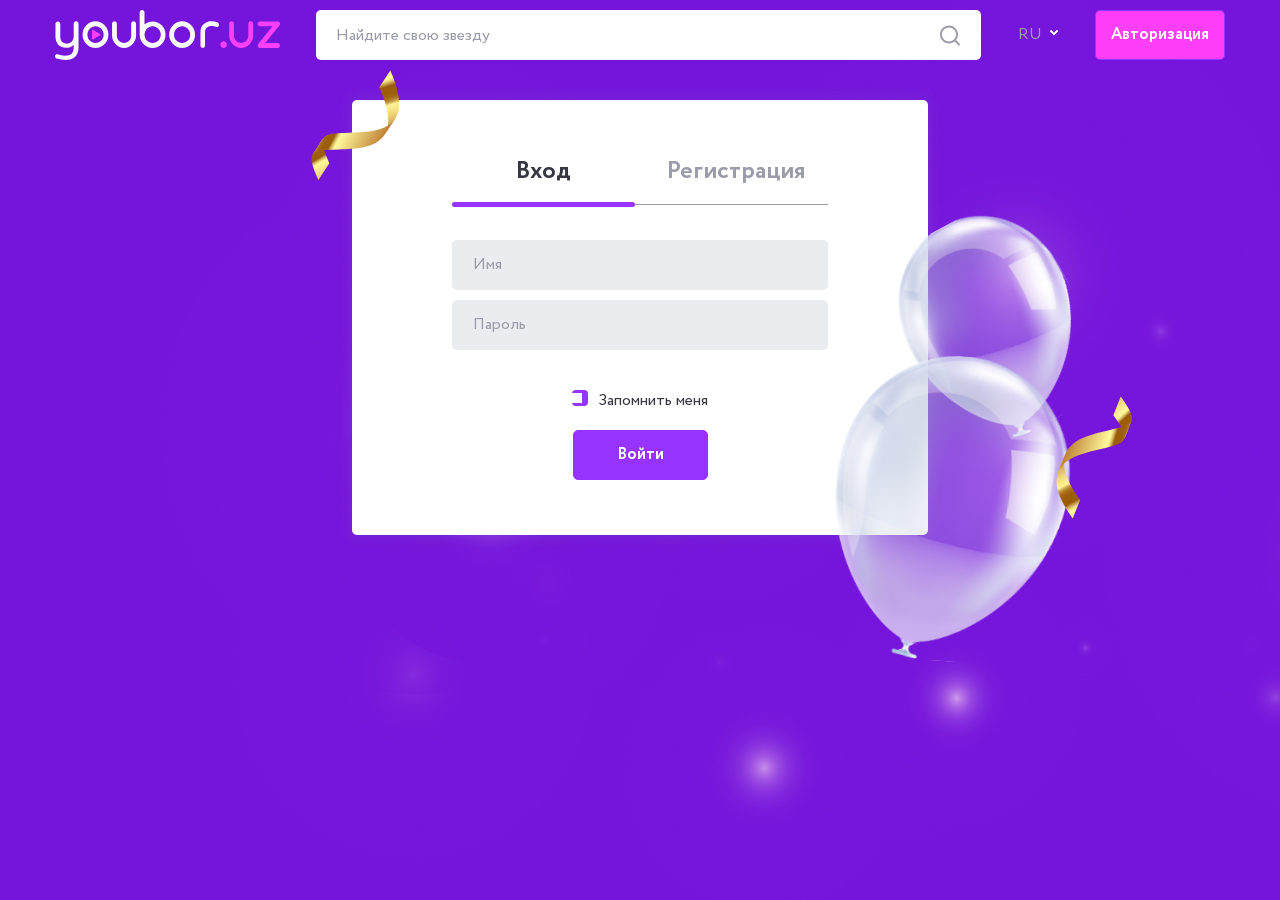
==== app/auth_login.html @ 828b3710 "login page ready" ====
<!DOCTYPE html>
<html lang="ru">

<head>

	<meta charset="utf-8">
	<title>Авторизация</title>
	<meta name="description" content="youbor.uz">
	<meta name="viewport" content="width=device-width">
	<link rel="icon" href="img/favicon.ico">
	<!-- <meta property="og:image" content="img/preview.jpg"> -->
	<link rel="stylesheet" href="css/app.min.css?v=1">
	<script src="js/app.min.js" defer></script>

</head>

<body class="body--auth">

	<header class="header">
		<div class="header__container container">

			<div class="header__wrap">
				<a href="/" class="header__logo">
					<img src="img/logo.svg" alt="">
				</a>
	
				<div class="header__search">
					<input type="text" name="search" placeholder="Найдите свою звезду">
				</div>
	
				<div class="header__lang">
					<div class="header__lang_item">
						<span>RU</span>
						<img src="img/arrow.svg" alt="">
					</div>
					<ul class="header__lang_submenu">
						<li>
							<a href="#">UZ</a>
						</li>
					</ul>
				</div>
	
				<a href="" class="header__btn btn">
					Авторизация
				</a>
	
				<button class="hamburger" type="button">
					<span class="hamburger__item"></span>
				</button>
			</div>

			<div class="header__search header__search--mobile">
				<input type="text" name="search" placeholder="Найдите свою звезду">
			</div>
		</div>

	</header>

	<main class="main main--accent">

		<section class="auth">
			<div class="auth__container container">
				<div class="auth__wrap">
					<div class="auth__links">
						<a href="#" class="active"><span>Вход</span></a>
						<a href="#"><span>Регистрация</span></a>
					</div>
					<form action="#" class="auth__form">
						<div class="form__item">
							<input type="text" class="auth__input form__input _req" placeholder="Имя">
						</div>

						<div class="form__item">
							<input type="password" class="auth__input form__input _req" placeholder="Пароль">
						</div>

						<div class="form__item">
							<div class="form__checkbox">
								<input id="formAgreement" checked type="checkbox" name="agreement" class="form__checkbox_input _req">
								<label for="formAgreement" class="form__checkbox_label">
									<span>Запомнить меня</span>
								</label>
							</div>
						</div>

						<div class="form__btn">
							<button type="submit" class="auth__btn btn">Войти</button>
						</div>
					</form>
				</div>
			</div>
		</section>

	</main>

	<!-- MODAL -->

	<div class="modal" id="modal__edits">
		<form action="#" class="modal__form form" method="POST">

			<button class="close modal__close" type="button">
				<span></span>
				<span></span>
			</button>

			<h3 class="form__title">Заказать звонок</h3>

			<input type="hidden" name="subject" value="Заказать звонок">

			<div class="form__item">
				<label for="formName" class="form__label">Имя*</label>
				<input id="formName" type="text" name="name" placeholder="Имя" class="form__input _req">
			</div>

			<div class="form__item">
				<label for="formPhone" class="form__label">Телефон*</label>
				<input id="formPhone" type="tel" name="phone" placeholder="Телефон" class="form__input _req">
			</div>

			<div class="form__item">
				<label for="formMail">Почта*</label>
				<input id="formMail" type="email" name="mail" placeholder="Почта" class="form__input _req _email">
			</div>

			<div class="form__item">
				<div class="form__label">Левша или правша?</div>
				<div class="form__options">
					<div class="form__options_item">
						<input id="formRigth" type="radio" value="raight" name="hand" class="form__options_input" checked>
						<label for="formRigth" class="form__options_label"><span>Правша</span></label>
					</div>
					<div class="form__options_item">
						<input id="formLeft" type="radio" value="left" name="hand" class="form__options_input">
						<label for="formLeft" class="form__options_label"><span>Левша</span></label>
					</div>
				</div>
			</div>

			<div class="form__item">
				<label for="formMessage" class="form__label">Сообщение</label>
				<textarea id="formMessage" name="message" class="form__textarea"></textarea>
			</div>

			<div class="form__item">
				<label for="formAge" class="form__label">Возраст:</label>
				<select id="formAge" name="age"  class="form__select">
					<option value="18" selected="selected">18</option>
					<option value="25">25</option>
					<option value="30">30</option>
					<option value="50">50</option>
				</select>
			</div>

			<div class="form__item">
				<div class="form__label">Прикрепить фото:</div>
				<div class="form__file formImgFile">
					<div class="form__file_item">
						<input accept=".jpg, .png, .gif, .ico" type="file" name="image" class="formImage form__file_input">
						<label class="formLebel form__file_button btn">Выбрать</label>
					</div>
					<div class="formPreview form__file_preview"></div>
				</div>
			</div>

			<div class="form__item">
				<div class="form__checkbox">
					<input id="formAgreement" checked type="checkbox" name="agreement" class="form__checkbox_input _req">
					<label for="formAgreement" class="form__checkbox_label"><span>Запомнить меня <a href="#">Файл</a></span></label>
				</div>
			</div>

			<div class="form__btn">
				<button type="submit" class="btn form__btn_button" name="submit">Отправить</button>
			</div>

		</form>
	</div>

	<div class="modal" id="modal__add">
		<form action="#" class="modal__form form" method="POST">

			<button class="close modal__close" type="button">
				<span></span>
				<span></span>
			</button>

			<h3 class="form__title">Добавить елемент в слайдер</h3>

			<input type="hidden" name="subject" value="Добавить елемент в слайдер">

			<div class="form__item">
				<label for="formName2" class="form__label">Имя*</label>
				<input id="formName2" type="text" name="name" placeholder="Имя" class="form__input _req">
			</div>

			<div class="form__item">
				<label for="formPhone2" class="form__label">Телефон*</label>
				<input id="formPhone2" type="tel" name="phone" placeholder="Телефон" class="form__input _req">
			</div>

			<div class="form__item">
				<label for="formMail2">Почта*</label>
				<input id="formMail2" type="email" name="mail" placeholder="Почта" class="form__input _req">
			</div>

			<div class="form__item">
				<div class="form__label">Левша или правша?</div>
				<div class="form__options">
					<div class="form__options_item">
						<input id="formRigth2" type="radio" value="raight" name="hand" class="form__options_input" checked>
						<label for="formRigth2" class="form__options_label"><span>Правша</span></label>
					</div>
					<div class="form__options_item">
						<input id="formLeft2" type="radio" value="left" name="hand" class="form__options_input">
						<label for="formLeft2" class="form__options_label"><span>Левша</span></label>
					</div>
				</div>
			</div>

			<div class="form__item">
				<label for="formMessage2" class="form__label">Сообщение</label>
				<textarea id="formMessage2" name="message" class="form__textarea"></textarea>
			</div>

			<div class="form__item">
				<label for="formAge2" class="form__label">Возраст:</label>
				<select id="formAge2" name="age" class="form__select">
					<option value="18" selected="selected">18</option>
					<option value="25">25</option>
					<option value="30">30</option>
					<option value="50">50</option>
				</select>
			</div>

			<div class="form__item">
				<div class="form__label">Прикрепить фото:</div>
				<div class="form__file formImgFile">
					<div class="form__file_item">
						<input accept=".jpg, .png, .gif, .ico" type="file" name="image" class="formImage form__file_input">
						<label class="formLebel form__file_button btn">Выбрать</label>
					</div>
					<div class="formPreview form__file_preview"></div>
				</div>
			</div>

			<div class="form__item">
				<div class="form__checkbox">
					<input id="formAgreement1" checked type="checkbox" name="agreement" class="form__checkbox_input _req">
					<label for="formAgreement1" class="form__checkbox_label"><span>Персональные данные <a href="#">Файл</a></span></label>
				</div>
			</div>

			<div class="form__btn">
				<button type="submit" class="btn form__btn_button" name="submit">Отправить</button>
			</div>

		</form>
	</div>

	<div class="modal" id="modal__thanks">
		<div class="modal__form">
			<button class="close modal__close" type="button">
				<span></span>
				<span></span>
			</button>

			<h3>Спасибо за доверие!</h3>
			<p>Мы обязательно с вами свяжемся!</p>
		</div>
	</div>

</body>
</html>
---- app/css/app.min.css ----
*,::after,::before{-webkit-box-sizing:border-box;box-sizing:border-box}html{font-family:sans-serif;line-height:1.15;-webkit-text-size-adjust:100%;-webkit-tap-highlight-color:transparent}article,aside,figcaption,figure,footer,header,hgroup,main,nav,section{display:block}body{margin:0;font-family:-apple-system,BlinkMacSystemFont,"Segoe UI",Roboto,"Helvetica Neue",Arial,"Noto Sans","Liberation Sans",sans-serif,"Apple Color Emoji","Segoe UI Emoji","Segoe UI Symbol","Noto Color Emoji";font-size:1rem;font-weight:400;line-height:1.5;color:#212529;text-align:left;background-color:#fff}[tabindex="-1"]:focus:not(:focus-visible){outline:0!important}hr{-webkit-box-sizing:content-box;box-sizing:content-box;height:0;overflow:visible}h1,h2,h3,h4,h5,h6{margin-top:0;margin-bottom:.5rem}p{margin-top:0;margin-bottom:1rem}abbr[data-original-title],abbr[title]{text-decoration:underline;-webkit-text-decoration:underline dotted;text-decoration:underline dotted;cursor:help;border-bottom:0;-webkit-text-decoration-skip-ink:none;text-decoration-skip-ink:none}address{margin-bottom:1rem;font-style:normal;line-height:inherit}dl,ol,ul{margin-top:0;margin-bottom:1rem}ol ol,ol ul,ul ol,ul ul{margin-bottom:0}dt{font-weight:700}dd{margin-bottom:.5rem;margin-left:0}blockquote{margin:0 0 1rem}b,strong{font-weight:bolder}small{font-size:80%}sub,sup{position:relative;font-size:75%;line-height:0;vertical-align:baseline}sub{bottom:-.25em}sup{top:-.5em}a{color:#007bff;text-decoration:none;background-color:transparent}a:hover{color:#0056b3;text-decoration:underline}a:not([href]):not([class]){color:inherit;text-decoration:none}a:not([href]):not([class]):hover{color:inherit;text-decoration:none}code,kbd,pre,samp{font-family:SFMono-Regular,Menlo,Monaco,Consolas,"Liberation Mono","Courier New",monospace;font-size:1em}pre{margin-top:0;margin-bottom:1rem;overflow:auto;-ms-overflow-style:scrollbar}figure{margin:0 0 1rem}img{vertical-align:middle;border-style:none}svg{overflow:hidden;vertical-align:middle}table{border-collapse:collapse}caption{padding-top:.75rem;padding-bottom:.75rem;color:#6c757d;text-align:left;caption-side:bottom}th{text-align:inherit;text-align:-webkit-match-parent}label{display:inline-block;margin-bottom:.5rem}button{border-radius:0}button:focus:not(:focus-visible){outline:0}button,input,optgroup,select,textarea{margin:0;font-family:inherit;font-size:inherit;line-height:inherit}button,input{overflow:visible}button,select{text-transform:none}[role=button]{cursor:pointer}select{word-wrap:normal}[type=button],[type=reset],[type=submit],button{-webkit-appearance:button}[type=button]:not(:disabled),[type=reset]:not(:disabled),[type=submit]:not(:disabled),button:not(:disabled){cursor:pointer}[type=button]::-moz-focus-inner,[type=reset]::-moz-focus-inner,[type=submit]::-moz-focus-inner,button::-moz-focus-inner{padding:0;border-style:none}input[type=checkbox],input[type=radio]{-webkit-box-sizing:border-box;box-sizing:border-box;padding:0}textarea{overflow:auto;resize:vertical}fieldset{min-width:0;padding:0;margin:0;border:0}legend{display:block;width:100%;max-width:100%;padding:0;margin-bottom:.5rem;font-size:1.5rem;line-height:inherit;color:inherit;white-space:normal}progress{vertical-align:baseline}[type=number]::-webkit-inner-spin-button,[type=number]::-webkit-outer-spin-button{height:auto}[type=search]{outline-offset:-2px;-webkit-appearance:none}[type=search]::-webkit-search-decoration{-webkit-appearance:none}::-webkit-file-upload-button{font:inherit;-webkit-appearance:button}output{display:inline-block}summary{display:list-item;cursor:pointer}template{display:none}[hidden]{display:none!important}@font-face{font-family:swiper-icons;src:url("data:application/font-woff;charset=utf-8;base64, [base64]//wADZ2x5ZgAAAywAAADMAAAD2MHtryVoZWFkAAABbAAAADAAAAA2E2+eoWhoZWEAAAGcAAAAHwAAACQC9gDzaG10eAAAAigAAAAZAAAArgJkABFsb2NhAAAC0AAAAFoAAABaFQAUGG1heHAAAAG8AAAAHwAAACAAcABAbmFtZQAAA/gAAAE5AAACXvFdBwlwb3N0AAAFNAAAAGIAAACE5s74hXjaY2BkYGAAYpf5Hu/j+W2+MnAzMYDAzaX6QjD6/4//Bxj5GA8AuRwMYGkAPywL13jaY2BkYGA88P8Agx4j+/8fQDYfA1AEBWgDAIB2BOoAeNpjYGRgYNBh4GdgYgABEMnIABJzYNADCQAACWgAsQB42mNgYfzCOIGBlYGB0YcxjYGBwR1Kf2WQZGhhYGBiYGVmgAFGBiQQkOaawtDAoMBQxXjg/wEGPcYDDA4wNUA2CCgwsAAAO4EL6gAAeNpj2M0gyAACqxgGNWBkZ2D4/wMA+xkDdgAAAHjaY2BgYGaAYBkGRgYQiAHyGMF8FgYHIM3DwMHABGQrMOgyWDLEM1T9/w8UBfEMgLzE////P/5//f/V/xv+r4eaAAeMbAxwIUYmIMHEgKYAYjUcsDAwsLKxc3BycfPw8jEQA/[base64]/uznmfPFBNODM2K7MTQ45YEAZqGP81AmGGcF3iPqOop0r1SPTaTbVkfUe4HXj97wYE+yNwWYxwWu4v1ugWHgo3S1XdZEVqWM7ET0cfnLGxWfkgR42o2PvWrDMBSFj/IHLaF0zKjRgdiVMwScNRAoWUoH78Y2icB/yIY09An6AH2Bdu/UB+yxopYshQiEvnvu0dURgDt8QeC8PDw7Fpji3fEA4z/PEJ6YOB5hKh4dj3EvXhxPqH/SKUY3rJ7srZ4FZnh1PMAtPhwP6fl2PMJMPDgeQ4rY8YT6Gzao0eAEA409DuggmTnFnOcSCiEiLMgxCiTI6Cq5DZUd3Qmp10vO0LaLTd2cjN4fOumlc7lUYbSQcZFkutRG7g6JKZKy0RmdLY680CDnEJ+UMkpFFe1RN7nxdVpXrC4aTtnaurOnYercZg2YVmLN/d/gczfEimrE/fs/bOuq29Zmn8tloORaXgZgGa78yO9/cnXm2BpaGvq25Dv9S4E9+5SIc9PqupJKhYFSSl47+Qcr1mYNAAAAeNptw0cKwkAAAMDZJA8Q7OUJvkLsPfZ6zFVERPy8qHh2YER+3i/BP83vIBLLySsoKimrqKqpa2hp6+jq6RsYGhmbmJqZSy0sraxtbO3sHRydnEMU4uR6yx7JJXveP7WrDycAAAAAAAH//wACeNpjYGRgYOABYhkgZgJCZgZNBkYGLQZtIJsFLMYAAAw3ALgAeNolizEKgDAQBCchRbC2sFER0YD6qVQiBCv/H9ezGI6Z5XBAw8CBK/m5iQQVauVbXLnOrMZv2oLdKFa8Pjuru2hJzGabmOSLzNMzvutpB3N42mNgZGBg4GKQYzBhYMxJLMlj4GBgAYow/P/PAJJhLM6sSoWKfWCAAwDAjgbRAAB42mNgYGBkAIIbCZo5IPrmUn0hGA0AO8EFTQAA") format("woff");font-weight:400;font-style:normal}:root{--swiper-theme-color:#007aff}.swiper-container{margin-left:auto;margin-right:auto;position:relative;overflow:hidden;list-style:none;padding:0;z-index:1}.swiper-container-vertical>.swiper-wrapper{-webkit-box-orient:vertical;-webkit-box-direction:normal;-ms-flex-direction:column;flex-direction:column}.swiper-wrapper{position:relative;width:100%;height:100%;z-index:1;display:-webkit-box;display:-ms-flexbox;display:flex;-webkit-transition-property:-webkit-transform;transition-property:-webkit-transform;-o-transition-property:transform;transition-property:transform;transition-property:transform,-webkit-transform;-webkit-box-sizing:content-box;box-sizing:content-box}.swiper-container-android .swiper-slide,.swiper-wrapper{-webkit-transform:translate3d(0,0,0);transform:translate3d(0,0,0)}.swiper-container-multirow>.swiper-wrapper{-ms-flex-wrap:wrap;flex-wrap:wrap}.swiper-container-multirow-column>.swiper-wrapper{-ms-flex-wrap:wrap;flex-wrap:wrap;-webkit-box-orient:vertical;-webkit-box-direction:normal;-ms-flex-direction:column;flex-direction:column}.swiper-container-free-mode>.swiper-wrapper{-webkit-transition-timing-function:ease-out;-o-transition-timing-function:ease-out;transition-timing-function:ease-out;margin:0 auto}.swiper-container-pointer-events{-ms-touch-action:pan-y;touch-action:pan-y}.swiper-container-pointer-events.swiper-container-vertical{-ms-touch-action:pan-x;touch-action:pan-x}.swiper-slide{-ms-flex-negative:0;flex-shrink:0;width:100%;height:100%;position:relative;-webkit-transition-property:-webkit-transform;transition-property:-webkit-transform;-o-transition-property:transform;transition-property:transform;transition-property:transform,-webkit-transform}.swiper-slide-invisible-blank{visibility:hidden}.swiper-container-autoheight,.swiper-container-autoheight .swiper-slide{height:auto}.swiper-container-autoheight .swiper-wrapper{-webkit-box-align:start;-ms-flex-align:start;align-items:flex-start;-webkit-transition-property:height,-webkit-transform;transition-property:height,-webkit-transform;-o-transition-property:transform,height;transition-property:transform,height;transition-property:transform,height,-webkit-transform}.swiper-container-3d{-webkit-perspective:1200px;perspective:1200px}.swiper-container-3d .swiper-cube-shadow,.swiper-container-3d .swiper-slide,.swiper-container-3d .swiper-slide-shadow-bottom,.swiper-container-3d .swiper-slide-shadow-left,.swiper-container-3d .swiper-slide-shadow-right,.swiper-container-3d .swiper-slide-shadow-top,.swiper-container-3d .swiper-wrapper{-webkit-transform-style:preserve-3d;transform-style:preserve-3d}.swiper-container-3d .swiper-slide-shadow-bottom,.swiper-container-3d .swiper-slide-shadow-left,.swiper-container-3d .swiper-slide-shadow-right,.swiper-container-3d .swiper-slide-shadow-top{position:absolute;left:0;top:0;width:100%;height:100%;pointer-events:none;z-index:10}.swiper-container-3d .swiper-slide-shadow-left{background-image:-webkit-gradient(linear,right top,left top,from(rgba(0,0,0,.5)),to(rgba(0,0,0,0)));background-image:-o-linear-gradient(right,rgba(0,0,0,.5),rgba(0,0,0,0));background-image:linear-gradient(to left,rgba(0,0,0,.5),rgba(0,0,0,0))}.swiper-container-3d .swiper-slide-shadow-right{background-image:-webkit-gradient(linear,left top,right top,from(rgba(0,0,0,.5)),to(rgba(0,0,0,0)));background-image:-o-linear-gradient(left,rgba(0,0,0,.5),rgba(0,0,0,0));background-image:linear-gradient(to right,rgba(0,0,0,.5),rgba(0,0,0,0))}.swiper-container-3d .swiper-slide-shadow-top{background-image:-webkit-gradient(linear,left bottom,left top,from(rgba(0,0,0,.5)),to(rgba(0,0,0,0)));background-image:-o-linear-gradient(bottom,rgba(0,0,0,.5),rgba(0,0,0,0));background-image:linear-gradient(to top,rgba(0,0,0,.5),rgba(0,0,0,0))}.swiper-container-3d .swiper-slide-shadow-bottom{background-image:-webkit-gradient(linear,left top,left bottom,from(rgba(0,0,0,.5)),to(rgba(0,0,0,0)));background-image:-o-linear-gradient(top,rgba(0,0,0,.5),rgba(0,0,0,0));background-image:linear-gradient(to bottom,rgba(0,0,0,.5),rgba(0,0,0,0))}.swiper-container-css-mode>.swiper-wrapper{overflow:auto;scrollbar-width:none;-ms-overflow-style:none}.swiper-container-css-mode>.swiper-wrapper::-webkit-scrollbar{display:none}.swiper-container-css-mode>.swiper-wrapper>.swiper-slide{scroll-snap-align:start start}.swiper-container-horizontal.swiper-container-css-mode>.swiper-wrapper{-webkit-scroll-snap-type:x mandatory;-ms-scroll-snap-type:x mandatory;scroll-snap-type:x mandatory}.swiper-container-vertical.swiper-container-css-mode>.swiper-wrapper{-webkit-scroll-snap-type:y mandatory;-ms-scroll-snap-type:y mandatory;scroll-snap-type:y mandatory}.form{position:relative}.form::after,.form::before{content:'';position:absolute;top:0;left:0}@font-face{font-family:Circe;font-style:normal;font-weight:400;src:url(../fonts/Circe-Regular.woff2) format("woff2");font-display:swap}@font-face{font-family:Circe;font-style:normal;font-weight:700;src:url(../fonts/Circe-Bold.woff2) format("woff2");font-display:swap}body{overflow-x:hidden;position:relative;min-width:320px;font-family:Circe,sans-serif;font-size:16px;color:#9b9bab;line-height:1.4;font-weight:400;min-height:100vh;display:-webkit-box;display:-ms-flexbox;display:flex;-webkit-box-orient:vertical;-webkit-box-direction:normal;-ms-flex-direction:column;flex-direction:column;-webkit-box-pack:justify;-ms-flex-pack:justify;justify-content:space-between}::-moz-selection{background-color:#9633ff;color:#fff}::selection{background-color:#9633ff;color:#fff}::-webkit-input-placeholder{color:#666}::-moz-placeholder{color:#666}:-ms-input-placeholder{color:#666}::-ms-input-placeholder{color:#666}::placeholder{color:#666}h1,h2,h3,h4,h5,h6{font-weight:700;line-height:1.2;margin:0;padding:0}ul{margin:0;padding:0;list-style-type:none}b,strong{font-weight:700}p{margin:0;padding:0}a,button{-webkit-transition:all .6s;-o-transition:all .6s;transition:all .6s}a:focus,a:hover,button:focus,button:hover{outline:0;text-decoration:none;outline:0}input,select,textarea{-webkit-transition:all .6s;-o-transition:all .6s;transition:all .6s;outline:0;-webkit-box-shadow:none;box-shadow:none;border:1px solid #000}input:focus:required:invalid,select:focus:required:invalid,textarea:focus:required:invalid{border-color:red;outline:0;-webkit-box-shadow:none;box-shadow:none;-webkit-appearance:none}input:required:valid,select:required:valid,textarea:required:valid{border-color:green;outline:0;-webkit-box-shadow:none;box-shadow:none;-webkit-appearance:none}input::-webkit-input-placeholder,select::-webkit-input-placeholder,textarea::-webkit-input-placeholder{color:#9b9bab}input::-moz-placeholder,select::-moz-placeholder,textarea::-moz-placeholder{color:#9b9bab}input:-ms-input-placeholder,select:-ms-input-placeholder,textarea:-ms-input-placeholder{color:#9b9bab}input::-ms-input-placeholder,select::-ms-input-placeholder,textarea::-ms-input-placeholder{color:#9b9bab}input::placeholder,select::placeholder,textarea::placeholder{color:#9b9bab}.container{width:100%;max-width:1200px;padding:0 15px;margin:0 auto}@media only screen and (max-width:1200px){.container{max-width:992px}}@media only screen and (max-width:992px){.container{max-width:768px}}@media only screen and (max-width:767px){.container{max-width:576px}}@media only screen and (max-width:576px){.container{max-width:480px}}.h2{font-size:36px;font-weight:700;color:#373743}.h3{font-size:24px;font-weight:700}.body--auth{background:url(../img/auth_bg.jpg)}.main{margin-top:70px;padding-top:30px}.main--index{padding-top:0;margin-top:0}.breadcrumbs{margin-bottom:20px}.breadcrumbs__container{display:-webkit-box;display:-ms-flexbox;display:flex;-webkit-box-align:center;-ms-flex-align:center;align-items:center;gap:15px}.breadcrumbs__container a{color:#9b9bab}.btn,.form__btn_button{position:relative;display:-webkit-box;display:-ms-flexbox;display:flex;-webkit-box-pack:center;-ms-flex-pack:center;justify-content:center;-webkit-box-align:center;-ms-flex-align:center;align-items:center;height:50px;border-radius:5px;max-width:-webkit-fit-content;max-width:-moz-fit-content;max-width:fit-content;border:1px solid #9633ff;background-color:#9633ff;padding:0 15px;font-size:16px;color:#fff;font-weight:700;-webkit-transition:all .6s;-o-transition:all .6s;transition:all .6s}.btn:hover,.form__btn_button:hover{border:1px solid #ff3ef9;background:#ff3ef9;color:#fff;cursor:pointer}.btn:active,.form__btn_button:active{border:1px solid #fff;background:#ff3ef9;color:#fff}.hamburger{position:relative;padding:0;border:none;background-color:transparent;-webkit-transition:all .3s;-o-transition:all .3s;transition:all .3s;width:25px;height:18px;margin-right:15px;outline:0;display:none}.hamburger:hover span{background-color:#9633ff}.hamburger:hover span::after,.hamburger:hover span::before{background-color:#9633ff}.hamburger__item{position:absolute;right:0;top:50%;width:12px;height:2px;background-color:#9b9bab;border-radius:4px;-webkit-transition:all .6s;-o-transition:all .6s;transition:all .6s;bottom:0}.hamburger__item::after,.hamburger__item::before{content:'';display:block;position:absolute;right:0;background-color:#9b9bab;height:2px;-webkit-transition:all .6s;-o-transition:all .6s;transition:all .6s}.hamburger__item::before{top:7px;width:18px}.hamburger__item::after{top:-7px;width:25px}.hamburger--active{z-index:100}.hamburger--active:hover span{background-color:transparent}.hamburger--active:hover span::after,.hamburger--active:hover span::before{background-color:#9633ff}.hamburger--active .hamburger__item{background-color:transparent}.hamburger--active .hamburger__item::before{top:0;width:25px;-webkit-transform:rotate(45deg);-ms-transform:rotate(45deg);transform:rotate(45deg)}.hamburger--active .hamburger__item::after{top:0;width:25px;-webkit-transform:rotate(-45deg);-ms-transform:rotate(-45deg);transform:rotate(-45deg)}.header{position:absolute;top:0;right:0;left:0;padding:10px 0;z-index:10}.header--dark{background:#373743}.header__container{display:-webkit-box;display:-ms-flexbox;display:flex;-ms-flex-wrap:wrap;flex-wrap:wrap;-webkit-box-align:center;-ms-flex-align:center;align-items:center;-webkit-box-pack:justify;-ms-flex-pack:justify;justify-content:space-between}@media only screen and (max-width:767px){.header__container{-webkit-box-orient:vertical;-webkit-box-direction:normal;-ms-flex-direction:column;flex-direction:column;gap:10px}}.header__wrap{display:-webkit-box;display:-ms-flexbox;display:flex;-ms-flex-wrap:wrap;flex-wrap:wrap;-webkit-box-align:center;-ms-flex-align:center;align-items:center;-webkit-box-pack:justify;-ms-flex-pack:justify;justify-content:space-between;width:100%;gap:15px}.header__logo{display:block;width:225px}@media only screen and (max-width:992px){.header__logo{max-width:150px}}@media only screen and (max-width:480px){.header__logo{max-width:100px}}.header__logo img{width:100%;height:auto}.header__search{max-width:665px;width:100%;position:relative}@media only screen and (max-width:1200px){.header__search{max-width:400px}}@media only screen and (max-width:992px){.header__search{max-width:300px}}@media only screen and (max-width:767px){.header__search{display:none}}.header__search--mobile{max-width:100%;display:none}@media only screen and (max-width:767px){.header__search--mobile{display:block}}.header__search input{height:50px;width:100%;border-radius:5px;padding:0 20px;background-image:url(../img/search.svg);background-repeat:no-repeat;background-position:97% 50%;border:none}@media only screen and (max-width:767px){.header__search input{height:40px}}.header__lang{position:relative}.header__lang:hover{cursor:pointer}.header__lang:hover .header__lang_item img{-webkit-transform:rotate(180deg);-ms-transform:rotate(180deg);transform:rotate(180deg)}.header__lang:hover .header__lang_submenu{visibility:visible;opacity:1}.header__lang_item{display:-webkit-box;display:-ms-flexbox;display:flex;-webkit-box-align:start;-ms-flex-align:start;align-items:flex-start;gap:7px}.header__lang_item img{margin-top:5px;-webkit-transition:all .6s;-o-transition:all .6s;transition:all .6s}.header__lang_submenu{position:absolute;left:-5px;background:#fff;border-radius:5px;visibility:hidden;opacity:0;-webkit-transition:all .6s;-o-transition:all .6s;transition:all .6s}.header__lang_submenu a{color:#373743;display:-webkit-box;display:-ms-flexbox;display:flex;-webkit-box-align:center;-ms-flex-align:center;align-items:center;-webkit-box-pack:center;-ms-flex-pack:center;justify-content:center;height:100%;padding:5px 5px 0 5px}.header__btn{background:#ff3ef9}@media only screen and (max-width:480px){.header__btn{max-width:100px;font-size:14px;height:40px}}.header__btn:hover{background:#9633ff;border-color:#9633ff}.hero{overflow:hidden;z-index:1;border-bottom-left-radius:10px;border-bottom-right-radius:10px}.hero__slide{-webkit-box-orient:vertical;-webkit-box-direction:normal;-ms-flex-direction:column;flex-direction:column;-webkit-box-align:center;-ms-flex-align:center;align-items:center;padding-top:135px;position:relative}.hero__slide::after{content:url(../img/hero_bg_1.jpg);position:absolute;top:0;width:100%;height:100%;z-index:-1}.hero__text{display:-webkit-box;display:-ms-flexbox;display:flex;-webkit-box-align:center;-ms-flex-align:center;align-items:center;gap:45px;margin-bottom:55px}.hero__title{color:#fff;font-size:46px}.hero__title span{color:#ff3ef9}.hero__img{position:relative;max-width:1200px;width:100%}.hero__img img{-o-object-fit:cover;object-fit:cover;display:block;width:85%}.hero__img::before{position:absolute;content:url(../img/decor.png);top:0;right:0}.celeb{padding-top:200px;padding-bottom:70px}.celeb__title{text-align:center;margin-bottom:70px}.celeb__container{overflow:hidden}.celeb__slider{position:relative}.celeb__btn_prev{position:absolute;top:40%;left:-15px}.celeb__btn_next{position:absolute;top:40%;right:-15px}.celeb__btn_next path,.celeb__btn_prev path{-webkit-transition:all .6s;-o-transition:all .6s;transition:all .6s}.celeb__btn_next:hover path,.celeb__btn_prev:hover path{stroke:#373743}.celeb__slide{display:-webkit-box;display:-ms-flexbox;display:flex;-webkit-box-orient:vertical;-webkit-box-direction:normal;-ms-flex-direction:column;flex-direction:column;-webkit-box-align:center;-ms-flex-align:center;align-items:center;gap:20px;-webkit-transition:all .6s;-o-transition:all .6s;transition:all .6s}.celeb__slide:hover{cursor:pointer}.celeb__slide:hover .celeb__name{color:#373743}.celeb__slide:hover .celeb__img{-webkit-filter:drop-shadow(0 4px 9px rgba(65, 25, 107, .4));filter:drop-shadow(0 4px 9px rgba(65, 25, 107, .4));border-color:#9633ff}.celeb__slide:hover .celeb__img::after{opacity:1;visibility:visible}.celeb__img{width:135px;height:135px;overflow:hidden;border-radius:100%;border:5px solid transparent;position:relative;-webkit-transition:all .6s;-o-transition:all .6s;transition:all .6s}.celeb__img::after{content:url(../img/play.svg);position:absolute;top:50%;left:50%;-webkit-transform:translate(-50%,-50%);-ms-transform:translate(-50%,-50%);transform:translate(-50%,-50%);opacity:0;visibility:hidden;-webkit-transition:all .6s;-o-transition:all .6s;transition:all .6s}.celeb__img img{-o-object-fit:cover;object-fit:cover;width:100%;height:100%}.celeb__name{font-weight:700;color:#eaecef;-webkit-transition:all .6s;-o-transition:all .6s;transition:all .6s}.star{padding-top:70px;padding-bottom:125px;display:-webkit-box;display:-ms-flexbox;display:flex;-webkit-box-orient:vertical;-webkit-box-direction:normal;-ms-flex-direction:column;flex-direction:column}@media only screen and (max-width:767px){.star{padding-top:30px;padding-bottom:30px}}.star__container{display:-webkit-box;display:-ms-flexbox;display:flex;-webkit-box-orient:vertical;-webkit-box-direction:normal;-ms-flex-direction:column;flex-direction:column;-webkit-box-align:center;-ms-flex-align:center;align-items:center}.star__title{margin-bottom:60px;text-align:center}@media only screen and (max-width:992px){.star__title{margin-bottom:30px}}.star__filter{display:-webkit-box;display:-ms-flexbox;display:flex;-webkit-box-align:center;-ms-flex-align:center;align-items:center;gap:15px;margin-bottom:60px}@media only screen and (max-width:992px){.star__filter{margin-bottom:30px;display:-ms-grid;display:grid;-ms-grid-columns:1fr 1fr 1fr 1fr;grid-template-columns:1fr 1fr 1fr 1fr}}@media only screen and (max-width:767px){.star__filter{gap:5px}}@media only screen and (max-width:480px){.star__filter{margin-bottom:20px}}.star__filter .toggle input{display:none}.star__filter .toggle .label{height:35px;padding:0 15px;background:#eaecef;font-weight:700;border-radius:5px;display:-webkit-box;display:-ms-flexbox;display:flex;-webkit-box-align:center;-ms-flex-align:center;align-items:center;-webkit-box-pack:center;-ms-flex-pack:center;justify-content:center;margin-bottom:0}@media only screen and (max-width:767px){.star__filter .toggle .label{padding:0 7px}}@media only screen and (max-width:480px){.star__filter .toggle .label{font-size:12px;height:25px}}.star__filter .toggle .label:hover{cursor:pointer}.star__filter .toggle input[type=checkbox]{display:none}.star__filter .toggle input[type=checkbox]:checked+label{background-color:#9633ff;color:#fff}.other__content,.star__content{display:-ms-grid;display:grid;-ms-grid-columns:1fr 1fr 1fr 1fr;grid-template-columns:1fr 1fr 1fr 1fr;gap:20px;margin-bottom:40px}@media only screen and (max-width:1200px){.other__content,.star__content{-ms-grid-columns:1fr 1fr 1fr;grid-template-columns:1fr 1fr 1fr;gap:10px}}@media only screen and (max-width:767px){.other__content,.star__content{-ms-grid-columns:1fr 1fr;grid-template-columns:1fr 1fr}}@media only screen and (max-width:480px){.other__content,.star__content{-ms-grid-columns:1fr;grid-template-columns:1fr}}.star__item{position:relative;display:-webkit-box;display:-ms-flexbox;display:flex;-webkit-box-orient:vertical;-webkit-box-direction:normal;-ms-flex-direction:column;flex-direction:column;background:#0d0d16;border-radius:5px;overflow:hidden;width:100%;z-index:1}.star__img{position:relative;display:-webkit-box;display:-ms-flexbox;display:flex;width:100%;overflow:hidden}.star__img::after{content:'';position:absolute;top:1px;width:100%;height:100%;z-index:2;background:-webkit-gradient(linear,left top,left bottom,from(#0d0d16),color-stop(41.74%,rgba(0,0,0,0)));background:-o-linear-gradient(top,#0d0d16 0,rgba(0,0,0,0) 41.74%);background:linear-gradient(180deg,#0d0d16 0,rgba(0,0,0,0) 41.74%);-webkit-transform:rotate(180deg);-ms-transform:rotate(180deg);transform:rotate(180deg)}.star__info{z-index:3;padding:10px}.star__name{color:#fff}.star__desc{font-size:12px;color:#9b9bab}.star__price{font-size:24px;font-weight:700;color:#ff3ef9}.star__btn{max-width:135px;width:100%}.footer{padding:35px 0;background:#373743}@media only screen and (max-width:767px){.footer{padding:20px 0}}.footer__container{display:-webkit-box;display:-ms-flexbox;display:flex;-webkit-box-orient:vertical;-webkit-box-direction:normal;-ms-flex-direction:column;flex-direction:column;-webkit-box-align:center;-ms-flex-align:center;align-items:center;-webkit-box-pack:center;-ms-flex-pack:center;justify-content:center}.footer__logo{margin-bottom:30px}@media only screen and (max-width:767px){.footer__logo{margin-bottom:15px}}.footer__wrap{display:-ms-grid;display:grid;-ms-grid-columns:1fr 1fr 1fr;grid-template-columns:1fr 1fr 1fr;width:100%;margin-bottom:35px}@media only screen and (max-width:767px){.footer__wrap{-ms-grid-columns:1fr;grid-template-columns:1fr;gap:10px;margin-bottom:15px}}.footer__nav{display:-webkit-box;display:-ms-flexbox;display:flex;-webkit-box-align:end;-ms-flex-align:end;align-items:flex-end;-webkit-box-pack:end;-ms-flex-pack:end;justify-content:flex-end}@media only screen and (max-width:767px){.footer__nav{-webkit-box-pack:center;-ms-flex-pack:center;justify-content:center;text-align:center}}.footer__nav--left{-webkit-box-pack:start;-ms-flex-pack:start;justify-content:flex-start}@media only screen and (max-width:767px){.footer__nav--left{-webkit-box-pack:center;-ms-flex-pack:center;justify-content:center;text-align:center}}.footer__nav ul{display:-webkit-box;display:-ms-flexbox;display:flex;-webkit-box-orient:vertical;-webkit-box-direction:normal;-ms-flex-direction:column;flex-direction:column;gap:10px}.footer__nav a{color:#fff}.footer__nav a:hover{color:#9633ff}.footer__links{display:-webkit-box;display:-ms-flexbox;display:flex;-webkit-box-pack:center;-ms-flex-pack:center;justify-content:center;-ms-grid-column-align:center;justify-self:center;gap:20px}@media only screen and (max-width:767px){.footer__links{-webkit-box-ordinal-group:4;-ms-flex-order:3;order:3}}.footer__links a path{-webkit-transition:all .6s;-o-transition:all .6s;transition:all .6s}.footer__links a:hover path{fill:#9633ff}.footer__bottom{padding-top:30px;border-top:1px solid #9b9bab;width:100%;display:-webkit-box;display:-ms-flexbox;display:flex;-webkit-box-pack:justify;-ms-flex-pack:justify;justify-content:space-between}@media only screen and (max-width:767px){.footer__bottom{padding-top:15px}}@media only screen and (max-width:480px){.footer__bottom{-webkit-box-orient:vertical;-webkit-box-direction:normal;-ms-flex-direction:column;flex-direction:column;-webkit-box-align:center;-ms-flex-align:center;align-items:center}}.footer__dev{color:#fff}.footer__dev a{color:#9633ff;text-decoration:underline}.footer__copyright{color:#fff}.person{margin-bottom:60px}@media only screen and (max-width:576px){.person{margin-bottom:30px}}.person__wrap{width:100%;background:#eaecef;border-radius:5px;padding:50px 65px;display:-webkit-box;display:-ms-flexbox;display:flex;-webkit-box-align:center;-ms-flex-align:center;align-items:center;gap:110px}@media only screen and (max-width:992px){.person__wrap{gap:30px}}@media only screen and (max-width:767px){.person__wrap{-webkit-box-orient:vertical;-webkit-box-direction:normal;-ms-flex-direction:column;flex-direction:column}}@media only screen and (max-width:576px){.person__wrap{gap:15px}}.person__img{max-width:280px;max-height:380px;width:100%;height:100%;border-radius:5px;overflow:hidden}@media only screen and (max-width:767px){.person__img{width:150px}}.person__img img{-o-object-fit:cover;object-fit:cover;width:100%;height:100%}.person__name{font-size:24px;font-weight:700;color:#373743;margin-bottom:5px}@media only screen and (max-width:767px){.person__name{text-align:center}}.person__prof{color:#373743;margin-bottom:20px}@media only screen and (max-width:767px){.person__prof{text-align:center}}@media only screen and (max-width:576px){.person__prof{margin-bottom:15px}}.person__desc{display:-webkit-box;display:-ms-flexbox;display:flex;-webkit-box-orient:vertical;-webkit-box-direction:normal;-ms-flex-direction:column;flex-direction:column;gap:15px;margin-bottom:30px}@media only screen and (max-width:576px){.person__desc{margin-bottom:15px}}.person__price{font-size:24px;font-weight:700;color:#ff3ef9;margin-bottom:15px}@media only screen and (max-width:767px){.person__price{text-align:center}}.person__btns{display:-webkit-box;display:-ms-flexbox;display:flex;gap:20px}@media only screen and (max-width:767px){.person__btns{-webkit-box-align:center;-ms-flex-align:center;align-items:center;-webkit-box-pack:center;-ms-flex-pack:center;justify-content:center}}.other{padding-bottom:80px}@media only screen and (max-width:992px){.other{padding-bottom:50px}}@media only screen and (max-width:576px){.other{padding-bottom:30px}}.other__title{color:#373743;margin-bottom:40px}.other__content{margin-bottom:0}@media only screen and (max-width:1200px){.other__content{-ms-grid-columns:1fr 1fr 1fr 1fr;grid-template-columns:1fr 1fr 1fr 1fr}}@media only screen and (max-width:992px){.other__content{-ms-grid-columns:1fr 1fr;grid-template-columns:1fr 1fr}}@media only screen and (max-width:576px){.other__content{-ms-grid-columns:1fr;grid-template-columns:1fr}}@media only screen and (max-width:992px){.other__content .star__img img{width:100%}}.faq__title{color:#373743;margin-bottom:45px}.auth{height:100%;padding-bottom:30px}.auth__container{display:-webkit-box;display:-ms-flexbox;display:flex;-webkit-box-orient:vertical;-webkit-box-direction:normal;-ms-flex-direction:column;flex-direction:column;-webkit-box-align:center;-ms-flex-align:center;align-items:center}.auth__wrap{background:#fff;padding:55px 100px;border-radius:5px;-webkit-box-shadow:0 0 13px 4px rgba(160,170,186,.1);box-shadow:0 0 13px 4px rgba(160,170,186,.1);max-width:576px;width:100%;position:relative}.auth__wrap::before{content:url(../img/decor.svg);position:absolute;bottom:74%;right:87%}.auth__wrap::after{content:url(../img/baloons.svg);position:absolute;top:20%;left:82%}.auth__links{display:-webkit-box;display:-ms-flexbox;display:flex;-webkit-box-align:center;-ms-flex-align:center;align-items:center;-webkit-box-pack:justify;-ms-flex-pack:justify;justify-content:space-between;gap:10px;padding-bottom:15px;border-bottom:1px solid #9b9bab;margin-bottom:35px}.auth__links a{width:50%;display:-webkit-box;display:-ms-flexbox;display:flex;-webkit-box-align:center;-ms-flex-align:center;align-items:center;-webkit-box-pack:center;-ms-flex-pack:center;justify-content:center;position:relative;padding:0 10px;color:#9b9bab;font-size:24px;font-weight:700}.auth__links a::after{content:'';position:absolute;bottom:-18px;height:5px;width:100%;border-radius:3px;background:0 0;-webkit-transition:all .6s;-o-transition:all .6s;transition:all .6s}.auth__links a.active{color:#373743}.auth__links a.active::after{background:#9633ff}.auth__form{display:-webkit-box;display:-ms-flexbox;display:flex;-webkit-box-orient:vertical;-webkit-box-direction:normal;-ms-flex-direction:column;flex-direction:column;-webkit-box-align:center;-ms-flex-align:center;align-items:center}.auth__btn{min-width:135px}.modal{display:-webkit-box;display:-ms-flexbox;display:flex;visibility:hidden;opacity:0;position:fixed;top:0;left:0;right:0;bottom:0;min-width:100vw;min-height:100vh;padding:30px;z-index:10000;background-color:rgba(26,26,29,.7);overflow:auto;padding:40px 0;-webkit-transition:all .6s;-o-transition:all .6s;transition:all .6s}.modal.active{opacity:1;visibility:visible}.modal.active .modal__form{-webkit-transform:translate(0,0);-ms-transform:translate(0,0);transform:translate(0,0);opacity:1}.modal__close{position:absolute;right:0;top:-40px;display:block;width:30px;height:30px;border-radius:50%;border:none;cursor:pointer;-webkit-transition:all .6s;-o-transition:all .6s;transition:all .6s;background-color:transparent}@media only screen and (max-width:576px){.modal__close{width:30px;height:30px}}.modal__close:hover{outline:0;-webkit-transform:rotate(90deg);-ms-transform:rotate(90deg);transform:rotate(90deg)}.modal__close:hover span{background:#9633ff}.modal__close span{display:block;position:absolute;left:50%;top:50%;background:#fff;-webkit-transition:all .6s;-o-transition:all .6s;transition:all .6s;border-radius:4px;height:22px;width:3px}.modal__close span:first-child{-webkit-transform:translate(-50%,-50%) rotate(45deg);-ms-transform:translate(-50%,-50%) rotate(45deg);transform:translate(-50%,-50%) rotate(45deg)}.modal__close span:last-child{-webkit-transform:translate(-50%,-50%) rotate(-45deg);-ms-transform:translate(-50%,-50%) rotate(-45deg);transform:translate(-50%,-50%) rotate(-45deg)}.modal__form{z-index:1;background-color:#fff;-webkit-box-shadow:0 0 16px rgba(0,0,0,.29);box-shadow:0 0 16px rgba(0,0,0,.29);width:100%;max-width:500px;height:auto;padding:50px;border:1px solid #8d8d8e;margin:auto;-webkit-transform:translate(0,-150px);-ms-transform:translate(0,-150px);transform:translate(0,-150px);-webkit-transition:all .6s;-o-transition:all .6s;transition:all .6s}.modal__form::after{border-radius:20px}@media only screen and (max-width:992px){.modal__form{max-width:90vw;padding:40px}}@media only screen and (max-width:576px){.modal__form{padding:25px}}.modal h3{text-transform:none;font-size:1.3em;margin-bottom:20px;text-align:center;font-weight:600}.form{position:relative;max-width:500px}.form::after{width:100%;height:100%;background-color:rgba(255,255,255,.7);background-image:url(../img/loading.gif);background-repeat:no-repeat;background-position:center;background-size:120px;visibility:hidden;opacity:0;z-index:100;-webkit-transition:all .6s;-o-transition:all .6s;transition:all .6s}.form._sending::after{opacity:1;visibility:visible}.form__item{position:relative;margin-bottom:10px;width:100%}.form__label{font-size:16px;font-weight:500;margin-bottom:5px}.form__input{width:100%;height:50px;line-height:50px;padding:0 20px;background:#eaecef;color:#373743;border-radius:5px;border-color:transparent}.form__input::-webkit-input-placeholder{line-height:40px;font-size:16px;color:#9b9bab}.form__input::-moz-placeholder{line-height:40px;font-size:16px;color:#9b9bab}.form__input:-ms-input-placeholder{line-height:40px;font-size:16px;color:#9b9bab}.form__input::-ms-input-placeholder{line-height:40px;font-size:16px;color:#9b9bab}.form__input::placeholder{line-height:40px;font-size:16px;color:#9b9bab}.form__input:focus{-webkit-box-shadow:0 0 4px 0 #9b9bab;box-shadow:0 0 4px 0 #9b9bab}.form__input._error{-webkit-box-shadow:0 0 4px 0 red;box-shadow:0 0 4px 0 red;border-color:red}.form__textarea{width:100%;resize:none;min-height:120px;padding:15px}.form__textarea._error{-webkit-box-shadow:0 0 4px 0 red;box-shadow:0 0 4px 0 red;border-color:red}.form__options_label{position:relative;display:-webkit-inline-box;display:-ms-inline-flexbox;display:inline-flex;font-size:16px;line-height:140%;-webkit-box-align:center;-ms-flex-align:center;align-items:center}.form__options_label::before{content:'';-ms-flex-item-align:start;-ms-grid-row-align:start;align-self:start;-webkit-box-flex:0;-ms-flex:0 0 24px;flex:0 0 24px;height:24px;background-color:#373743;border-radius:50%;margin-right:10px}.form__options_label::after{content:'';position:absolute;top:4px;left:4px;width:16px;height:16px;border-radius:50%;background-color:#fff;-webkit-transform:scale(0);-ms-transform:scale(0);transform:scale(0);-webkit-transition:all .6s;-o-transition:all .6s;transition:all .6s}.form__options_input{display:none}.form__options_input:checked+.form__options_label::after{-webkit-transform:scale(1);-ms-transform:scale(1);transform:scale(1)}.form__select{height:50px;width:100%;border-radius:5px;font-size:16px;padding:0 15px}.form__file_item{position:relative;margin-bottom:10px}.form__file_input{position:absolute;left:0;top:0;width:100%;height:100%;opacity:0;font-size:0}.form__file_button{display:-webkit-inline-box;display:-ms-inline-flexbox;display:inline-flex;min-height:40px;border-radius:30px;-webkit-box-pack:center;-ms-flex-pack:center;justify-content:center;-webkit-box-align:center;-ms-flex-align:center;align-items:center;background-color:#373743;color:#fff;padding:0 15px;cursor:pointer}.form__file_preview{display:inline-block;max-width:100px}.form__file_preview img{max-width:100%}.form__checkbox{margin-top:30px}.form__checkbox._error .form__checkbox_label::before{-webkit-box-shadow:0 0 7px 0 red;box-shadow:0 0 7px 0 red}.form__checkbox_label{position:relative;width:100%;font-size:16px;line-height:140%;display:-webkit-inline-box;display:-ms-inline-flexbox;display:inline-flex;-webkit-box-align:center;-ms-flex-align:center;align-items:center;-webkit-box-pack:center;-ms-flex-pack:center;justify-content:center;cursor:pointer;color:#373743}.form__checkbox_label::before{content:'';-ms-flex-item-align:start;align-self:flex-start;-webkit-box-flex:0;-ms-flex:0 0 16px;flex:0 0 16px;height:16px;background-color:#9633ff;border-radius:4px;margin-right:10px;-webkit-transition:all .6s;-o-transition:all .6s;transition:all .6s}.form__checkbox_label::after{content:'';width:10px;height:10px;position:absolute;top:3px;left:120px;background-color:#fff;-webkit-transform:scale(0);-ms-transform:scale(0);transform:scale(0);-webkit-transition:all .6s;-o-transition:all .6s;transition:all .6s}.form__checkbox_label a{color:#9b9bab}.form__checkbox_input{display:none}.form__checkbox_input:checked+.form__checkbox_label::after{-webkit-transform:scale(1);-ms-transform:scale(1);transform:scale(1)}.form__btn{-webkit-box-ordinal-group:2;-ms-flex-order:1;order:1}.form__error{position:absolute;bottom:-15px;right:25px;left:25px;-webkit-transition:all .3s;-o-transition:all .3s;transition:all .3s;-webkit-animation:error .3s linear 1 forwards;animation:error .3s linear 1 forwards;color:#fff;text-align:center;font-weight:600;background-color:red;border-radius:10px;z-index:1}.form__error::before{content:'';position:absolute;left:50%;top:-8px;margin-left:-2px;border-bottom:4px solid red;border-left:4px solid transparent;border-right:4px solid transparent;border-top:4px solid transparent}.form__nav_wrap{display:-webkit-box;display:-ms-flexbox;display:flex;-webkit-box-orient:vertical;-webkit-box-direction:normal;-ms-flex-direction:column;flex-direction:column;margin-bottom:20px}.form__nav_item{display:-webkit-box;display:-ms-flexbox;display:flex;margin-bottom:10px}.form__nav_button{display:-webkit-box;display:-ms-flexbox;display:flex;-ms-flex-negative:0;flex-shrink:0}.form__nav_button a{display:-webkit-box;display:-ms-flexbox;display:flex;-webkit-box-pack:center;-ms-flex-pack:center;justify-content:center;-webkit-box-align:center;-ms-flex-align:center;align-items:center;width:40px;height:40px;border-radius:50%;-webkit-box-shadow:0 0 5px 0 rgba(0,0,0,.3);box-shadow:0 0 5px 0 rgba(0,0,0,.3);padding:0;margin-left:10px}.form__nav_button img{max-width:50%}.swiper{width:100%;height:100%}.swiper-slide{text-align:center;display:-webkit-box;display:-ms-flexbox;display:flex;-webkit-box-pack:center;-ms-flex-pack:center;justify-content:center;-webkit-box-align:center;-ms-flex-align:center;align-items:center}.accordion{padding:15px 30px;margin-bottom:10px;background:#eaecef;border-radius:5px;-webkit-transition:all .6s;-o-transition:all .6s;transition:all .6s}.accordion:last-child{margin-bottom:0}.accordion__header{-webkit-transition:all .6s;-o-transition:all .6s;transition:all .6s;display:-webkit-box;display:-ms-flexbox;display:flex;-webkit-box-align:center;-ms-flex-align:center;align-items:center;-webkit-box-pack:justify;-ms-flex-pack:justify;justify-content:space-between;cursor:pointer;font-weight:700;color:#373743}.accordion__header span{background:#fff;color:#9b9bab;width:40px;height:40px;border-radius:50%;display:-webkit-box;display:-ms-flexbox;display:flex;-webkit-box-align:center;-ms-flex-align:center;align-items:center;-webkit-box-pack:center;-ms-flex-pack:center;justify-content:center;font-size:24px;padding-top:5px;border:2px solid transparent;-webkit-transition:all .6s;-o-transition:all .6s;transition:all .6s}.accordion__header span:hover{cursor:pointer}.accordion__content{-webkit-transition:all .6s;-o-transition:all .6s;transition:all .6s;overflow:hidden;color:#b5acac;padding-left:40px;height:0}@media only screen and (max-width:1200px){.accordion__content{padding-left:20px}}@media only screen and (max-width:767px){.accordion__content{padding-left:10px}}.accordion--active{background:#fff}.accordion--active .accordion__header{margin-bottom:20px}.accordion--active .accordion__header span{color:#9633ff;border-color:#9633ff}.accordion--active .accordion__header span::before{background-color:#fff}.accordion--active .accordion__header span::after{background-color:transparent}.accordion--active .accordion__content{opacity:1}
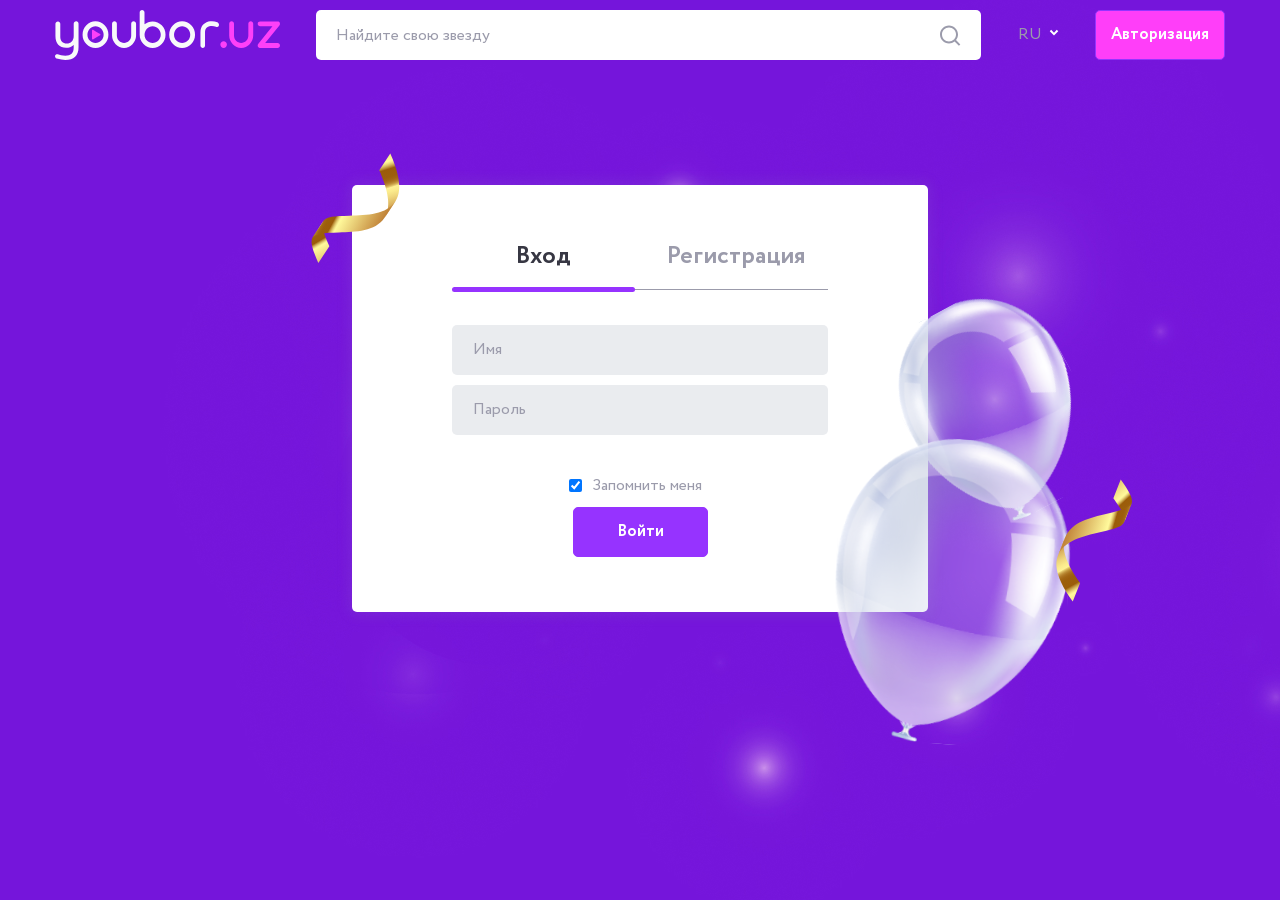
==== commit fa55a7a2: "auth checkbox fix" ====
--- a/app/auth_login.html
+++ b/app/auth_login.html
@@ -74,12 +74,18 @@
 							<input type="password" class="auth__input form__input _req" placeholder="Пароль">
 						</div>
 
-						<div class="form__item">
+						<!-- <div class="form__item">
 							<div class="form__checkbox">
 								<input id="formAgreement" checked type="checkbox" name="agreement" class="form__checkbox_input _req">
 								<label for="formAgreement" class="form__checkbox_label">
 									<span>Запомнить меня</span>
 								</label>
+							</div>
+						</div> -->
+						<div class="form__item form__item--checkbox">
+							<div class="form__checkbox">
+								<input id="formAgreement1" checked type="checkbox" name="agreement" class="form__checkbox_input _req">
+								<label for="formAgreement1" class="form__checkbox_label"><span>Запомнить меня</span></label>
 							</div>
 						</div>
 
--- a/app/css/app.min.css
+++ b/app/css/app.min.css
@@ -1 +1 @@
-*,::after,::before{-webkit-box-sizing:border-box;box-sizing:border-box}html{font-family:sans-serif;line-height:1.15;-webkit-text-size-adjust:100%;-webkit-tap-highlight-color:transparent}article,aside,figcaption,figure,footer,header,hgroup,main,nav,section{display:block}body{margin:0;font-family:-apple-system,BlinkMacSystemFont,"Segoe UI",Roboto,"Helvetica Neue",Arial,"Noto Sans","Liberation Sans",sans-serif,"Apple Color Emoji","Segoe UI Emoji","Segoe UI Symbol","Noto Color Emoji";font-size:1rem;font-weight:400;line-height:1.5;color:#212529;text-align:left;background-color:#fff}[tabindex="-1"]:focus:not(:focus-visible){outline:0!important}hr{-webkit-box-sizing:content-box;box-sizing:content-box;height:0;overflow:visible}h1,h2,h3,h4,h5,h6{margin-top:0;margin-bottom:.5rem}p{margin-top:0;margin-bottom:1rem}abbr[data-original-title],abbr[title]{text-decoration:underline;-webkit-text-decoration:underline dotted;text-decoration:underline dotted;cursor:help;border-bottom:0;-webkit-text-decoration-skip-ink:none;text-decoration-skip-ink:none}address{margin-bottom:1rem;font-style:normal;line-height:inherit}dl,ol,ul{margin-top:0;margin-bottom:1rem}ol ol,ol ul,ul ol,ul ul{margin-bottom:0}dt{font-weight:700}dd{margin-bottom:.5rem;margin-left:0}blockquote{margin:0 0 1rem}b,strong{font-weight:bolder}small{font-size:80%}sub,sup{position:relative;font-size:75%;line-height:0;vertical-align:baseline}sub{bottom:-.25em}sup{top:-.5em}a{color:#007bff;text-decoration:none;background-color:transparent}a:hover{color:#0056b3;text-decoration:underline}a:not([href]):not([class]){color:inherit;text-decoration:none}a:not([href]):not([class]):hover{color:inherit;text-decoration:none}code,kbd,pre,samp{font-family:SFMono-Regular,Menlo,Monaco,Consolas,"Liberation Mono","Courier New",monospace;font-size:1em}pre{margin-top:0;margin-bottom:1rem;overflow:auto;-ms-overflow-style:scrollbar}figure{margin:0 0 1rem}img{vertical-align:middle;border-style:none}svg{overflow:hidden;vertical-align:middle}table{border-collapse:collapse}caption{padding-top:.75rem;padding-bottom:.75rem;color:#6c757d;text-align:left;caption-side:bottom}th{text-align:inherit;text-align:-webkit-match-parent}label{display:inline-block;margin-bottom:.5rem}button{border-radius:0}button:focus:not(:focus-visible){outline:0}button,input,optgroup,select,textarea{margin:0;font-family:inherit;font-size:inherit;line-height:inherit}button,input{overflow:visible}button,select{text-transform:none}[role=button]{cursor:pointer}select{word-wrap:normal}[type=button],[type=reset],[type=submit],button{-webkit-appearance:button}[type=button]:not(:disabled),[type=reset]:not(:disabled),[type=submit]:not(:disabled),button:not(:disabled){cursor:pointer}[type=button]::-moz-focus-inner,[type=reset]::-moz-focus-inner,[type=submit]::-moz-focus-inner,button::-moz-focus-inner{padding:0;border-style:none}input[type=checkbox],input[type=radio]{-webkit-box-sizing:border-box;box-sizing:border-box;padding:0}textarea{overflow:auto;resize:vertical}fieldset{min-width:0;padding:0;margin:0;border:0}legend{display:block;width:100%;max-width:100%;padding:0;margin-bottom:.5rem;font-size:1.5rem;line-height:inherit;color:inherit;white-space:normal}progress{vertical-align:baseline}[type=number]::-webkit-inner-spin-button,[type=number]::-webkit-outer-spin-button{height:auto}[type=search]{outline-offset:-2px;-webkit-appearance:none}[type=search]::-webkit-search-decoration{-webkit-appearance:none}::-webkit-file-upload-button{font:inherit;-webkit-appearance:button}output{display:inline-block}summary{display:list-item;cursor:pointer}template{display:none}[hidden]{display:none!important}@font-face{font-family:swiper-icons;src:url("data:application/font-woff;charset=utf-8;base64, [base64]//wADZ2x5ZgAAAywAAADMAAAD2MHtryVoZWFkAAABbAAAADAAAAA2E2+eoWhoZWEAAAGcAAAAHwAAACQC9gDzaG10eAAAAigAAAAZAAAArgJkABFsb2NhAAAC0AAAAFoAAABaFQAUGG1heHAAAAG8AAAAHwAAACAAcABAbmFtZQAAA/gAAAE5AAACXvFdBwlwb3N0AAAFNAAAAGIAAACE5s74hXjaY2BkYGAAYpf5Hu/j+W2+MnAzMYDAzaX6QjD6/4//Bxj5GA8AuRwMYGkAPywL13jaY2BkYGA88P8Agx4j+/8fQDYfA1AEBWgDAIB2BOoAeNpjYGRgYNBh4GdgYgABEMnIABJzYNADCQAACWgAsQB42mNgYfzCOIGBlYGB0YcxjYGBwR1Kf2WQZGhhYGBiYGVmgAFGBiQQkOaawtDAoMBQxXjg/wEGPcYDDA4wNUA2CCgwsAAAO4EL6gAAeNpj2M0gyAACqxgGNWBkZ2D4/wMA+xkDdgAAAHjaY2BgYGaAYBkGRgYQiAHyGMF8FgYHIM3DwMHABGQrMOgyWDLEM1T9/w8UBfEMgLzE////P/5//f/V/xv+r4eaAAeMbAxwIUYmIMHEgKYAYjUcsDAwsLKxc3BycfPw8jEQA/[base64]/uznmfPFBNODM2K7MTQ45YEAZqGP81AmGGcF3iPqOop0r1SPTaTbVkfUe4HXj97wYE+yNwWYxwWu4v1ugWHgo3S1XdZEVqWM7ET0cfnLGxWfkgR42o2PvWrDMBSFj/IHLaF0zKjRgdiVMwScNRAoWUoH78Y2icB/yIY09An6AH2Bdu/UB+yxopYshQiEvnvu0dURgDt8QeC8PDw7Fpji3fEA4z/PEJ6YOB5hKh4dj3EvXhxPqH/SKUY3rJ7srZ4FZnh1PMAtPhwP6fl2PMJMPDgeQ4rY8YT6Gzao0eAEA409DuggmTnFnOcSCiEiLMgxCiTI6Cq5DZUd3Qmp10vO0LaLTd2cjN4fOumlc7lUYbSQcZFkutRG7g6JKZKy0RmdLY680CDnEJ+UMkpFFe1RN7nxdVpXrC4aTtnaurOnYercZg2YVmLN/d/gczfEimrE/fs/bOuq29Zmn8tloORaXgZgGa78yO9/cnXm2BpaGvq25Dv9S4E9+5SIc9PqupJKhYFSSl47+Qcr1mYNAAAAeNptw0cKwkAAAMDZJA8Q7OUJvkLsPfZ6zFVERPy8qHh2YER+3i/BP83vIBLLySsoKimrqKqpa2hp6+jq6RsYGhmbmJqZSy0sraxtbO3sHRydnEMU4uR6yx7JJXveP7WrDycAAAAAAAH//wACeNpjYGRgYOABYhkgZgJCZgZNBkYGLQZtIJsFLMYAAAw3ALgAeNolizEKgDAQBCchRbC2sFER0YD6qVQiBCv/H9ezGI6Z5XBAw8CBK/m5iQQVauVbXLnOrMZv2oLdKFa8Pjuru2hJzGabmOSLzNMzvutpB3N42mNgZGBg4GKQYzBhYMxJLMlj4GBgAYow/P/PAJJhLM6sSoWKfWCAAwDAjgbRAAB42mNgYGBkAIIbCZo5IPrmUn0hGA0AO8EFTQAA") format("woff");font-weight:400;font-style:normal}:root{--swiper-theme-color:#007aff}.swiper-container{margin-left:auto;margin-right:auto;position:relative;overflow:hidden;list-style:none;padding:0;z-index:1}.swiper-container-vertical>.swiper-wrapper{-webkit-box-orient:vertical;-webkit-box-direction:normal;-ms-flex-direction:column;flex-direction:column}.swiper-wrapper{position:relative;width:100%;height:100%;z-index:1;display:-webkit-box;display:-ms-flexbox;display:flex;-webkit-transition-property:-webkit-transform;transition-property:-webkit-transform;-o-transition-property:transform;transition-property:transform;transition-property:transform,-webkit-transform;-webkit-box-sizing:content-box;box-sizing:content-box}.swiper-container-android .swiper-slide,.swiper-wrapper{-webkit-transform:translate3d(0,0,0);transform:translate3d(0,0,0)}.swiper-container-multirow>.swiper-wrapper{-ms-flex-wrap:wrap;flex-wrap:wrap}.swiper-container-multirow-column>.swiper-wrapper{-ms-flex-wrap:wrap;flex-wrap:wrap;-webkit-box-orient:vertical;-webkit-box-direction:normal;-ms-flex-direction:column;flex-direction:column}.swiper-container-free-mode>.swiper-wrapper{-webkit-transition-timing-function:ease-out;-o-transition-timing-function:ease-out;transition-timing-function:ease-out;margin:0 auto}.swiper-container-pointer-events{-ms-touch-action:pan-y;touch-action:pan-y}.swiper-container-pointer-events.swiper-container-vertical{-ms-touch-action:pan-x;touch-action:pan-x}.swiper-slide{-ms-flex-negative:0;flex-shrink:0;width:100%;height:100%;position:relative;-webkit-transition-property:-webkit-transform;transition-property:-webkit-transform;-o-transition-property:transform;transition-property:transform;transition-property:transform,-webkit-transform}.swiper-slide-invisible-blank{visibility:hidden}.swiper-container-autoheight,.swiper-container-autoheight .swiper-slide{height:auto}.swiper-container-autoheight .swiper-wrapper{-webkit-box-align:start;-ms-flex-align:start;align-items:flex-start;-webkit-transition-property:height,-webkit-transform;transition-property:height,-webkit-transform;-o-transition-property:transform,height;transition-property:transform,height;transition-property:transform,height,-webkit-transform}.swiper-container-3d{-webkit-perspective:1200px;perspective:1200px}.swiper-container-3d .swiper-cube-shadow,.swiper-container-3d .swiper-slide,.swiper-container-3d .swiper-slide-shadow-bottom,.swiper-container-3d .swiper-slide-shadow-left,.swiper-container-3d .swiper-slide-shadow-right,.swiper-container-3d .swiper-slide-shadow-top,.swiper-container-3d .swiper-wrapper{-webkit-transform-style:preserve-3d;transform-style:preserve-3d}.swiper-container-3d .swiper-slide-shadow-bottom,.swiper-container-3d .swiper-slide-shadow-left,.swiper-container-3d .swiper-slide-shadow-right,.swiper-container-3d .swiper-slide-shadow-top{position:absolute;left:0;top:0;width:100%;height:100%;pointer-events:none;z-index:10}.swiper-container-3d .swiper-slide-shadow-left{background-image:-webkit-gradient(linear,right top,left top,from(rgba(0,0,0,.5)),to(rgba(0,0,0,0)));background-image:-o-linear-gradient(right,rgba(0,0,0,.5),rgba(0,0,0,0));background-image:linear-gradient(to left,rgba(0,0,0,.5),rgba(0,0,0,0))}.swiper-container-3d .swiper-slide-shadow-right{background-image:-webkit-gradient(linear,left top,right top,from(rgba(0,0,0,.5)),to(rgba(0,0,0,0)));background-image:-o-linear-gradient(left,rgba(0,0,0,.5),rgba(0,0,0,0));background-image:linear-gradient(to right,rgba(0,0,0,.5),rgba(0,0,0,0))}.swiper-container-3d .swiper-slide-shadow-top{background-image:-webkit-gradient(linear,left bottom,left top,from(rgba(0,0,0,.5)),to(rgba(0,0,0,0)));background-image:-o-linear-gradient(bottom,rgba(0,0,0,.5),rgba(0,0,0,0));background-image:linear-gradient(to top,rgba(0,0,0,.5),rgba(0,0,0,0))}.swiper-container-3d .swiper-slide-shadow-bottom{background-image:-webkit-gradient(linear,left top,left bottom,from(rgba(0,0,0,.5)),to(rgba(0,0,0,0)));background-image:-o-linear-gradient(top,rgba(0,0,0,.5),rgba(0,0,0,0));background-image:linear-gradient(to bottom,rgba(0,0,0,.5),rgba(0,0,0,0))}.swiper-container-css-mode>.swiper-wrapper{overflow:auto;scrollbar-width:none;-ms-overflow-style:none}.swiper-container-css-mode>.swiper-wrapper::-webkit-scrollbar{display:none}.swiper-container-css-mode>.swiper-wrapper>.swiper-slide{scroll-snap-align:start start}.swiper-container-horizontal.swiper-container-css-mode>.swiper-wrapper{-webkit-scroll-snap-type:x mandatory;-ms-scroll-snap-type:x mandatory;scroll-snap-type:x mandatory}.swiper-container-vertical.swiper-container-css-mode>.swiper-wrapper{-webkit-scroll-snap-type:y mandatory;-ms-scroll-snap-type:y mandatory;scroll-snap-type:y mandatory}.form{position:relative}.form::after,.form::before{content:'';position:absolute;top:0;left:0}@font-face{font-family:Circe;font-style:normal;font-weight:400;src:url(../fonts/Circe-Regular.woff2) format("woff2");font-display:swap}@font-face{font-family:Circe;font-style:normal;font-weight:700;src:url(../fonts/Circe-Bold.woff2) format("woff2");font-display:swap}body{overflow-x:hidden;position:relative;min-width:320px;font-family:Circe,sans-serif;font-size:16px;color:#9b9bab;line-height:1.4;font-weight:400;min-height:100vh;display:-webkit-box;display:-ms-flexbox;display:flex;-webkit-box-orient:vertical;-webkit-box-direction:normal;-ms-flex-direction:column;flex-direction:column;-webkit-box-pack:justify;-ms-flex-pack:justify;justify-content:space-between}::-moz-selection{background-color:#9633ff;color:#fff}::selection{background-color:#9633ff;color:#fff}::-webkit-input-placeholder{color:#666}::-moz-placeholder{color:#666}:-ms-input-placeholder{color:#666}::-ms-input-placeholder{color:#666}::placeholder{color:#666}h1,h2,h3,h4,h5,h6{font-weight:700;line-height:1.2;margin:0;padding:0}ul{margin:0;padding:0;list-style-type:none}b,strong{font-weight:700}p{margin:0;padding:0}a,button{-webkit-transition:all .6s;-o-transition:all .6s;transition:all .6s}a:focus,a:hover,button:focus,button:hover{outline:0;text-decoration:none;outline:0}input,select,textarea{-webkit-transition:all .6s;-o-transition:all .6s;transition:all .6s;outline:0;-webkit-box-shadow:none;box-shadow:none;border:1px solid #000}input:focus:required:invalid,select:focus:required:invalid,textarea:focus:required:invalid{border-color:red;outline:0;-webkit-box-shadow:none;box-shadow:none;-webkit-appearance:none}input:required:valid,select:required:valid,textarea:required:valid{border-color:green;outline:0;-webkit-box-shadow:none;box-shadow:none;-webkit-appearance:none}input::-webkit-input-placeholder,select::-webkit-input-placeholder,textarea::-webkit-input-placeholder{color:#9b9bab}input::-moz-placeholder,select::-moz-placeholder,textarea::-moz-placeholder{color:#9b9bab}input:-ms-input-placeholder,select:-ms-input-placeholder,textarea:-ms-input-placeholder{color:#9b9bab}input::-ms-input-placeholder,select::-ms-input-placeholder,textarea::-ms-input-placeholder{color:#9b9bab}input::placeholder,select::placeholder,textarea::placeholder{color:#9b9bab}.container{width:100%;max-width:1200px;padding:0 15px;margin:0 auto}@media only screen and (max-width:1200px){.container{max-width:992px}}@media only screen and (max-width:992px){.container{max-width:768px}}@media only screen and (max-width:767px){.container{max-width:576px}}@media only screen and (max-width:576px){.container{max-width:480px}}.h2{font-size:36px;font-weight:700;color:#373743}.h3{font-size:24px;font-weight:700}.body--auth{background:url(../img/auth_bg.jpg)}.main{margin-top:70px;padding-top:30px}.main--index{padding-top:0;margin-top:0}.breadcrumbs{margin-bottom:20px}.breadcrumbs__container{display:-webkit-box;display:-ms-flexbox;display:flex;-webkit-box-align:center;-ms-flex-align:center;align-items:center;gap:15px}.breadcrumbs__container a{color:#9b9bab}.btn,.form__btn_button{position:relative;display:-webkit-box;display:-ms-flexbox;display:flex;-webkit-box-pack:center;-ms-flex-pack:center;justify-content:center;-webkit-box-align:center;-ms-flex-align:center;align-items:center;height:50px;border-radius:5px;max-width:-webkit-fit-content;max-width:-moz-fit-content;max-width:fit-content;border:1px solid #9633ff;background-color:#9633ff;padding:0 15px;font-size:16px;color:#fff;font-weight:700;-webkit-transition:all .6s;-o-transition:all .6s;transition:all .6s}.btn:hover,.form__btn_button:hover{border:1px solid #ff3ef9;background:#ff3ef9;color:#fff;cursor:pointer}.btn:active,.form__btn_button:active{border:1px solid #fff;background:#ff3ef9;color:#fff}.hamburger{position:relative;padding:0;border:none;background-color:transparent;-webkit-transition:all .3s;-o-transition:all .3s;transition:all .3s;width:25px;height:18px;margin-right:15px;outline:0;display:none}.hamburger:hover span{background-color:#9633ff}.hamburger:hover span::after,.hamburger:hover span::before{background-color:#9633ff}.hamburger__item{position:absolute;right:0;top:50%;width:12px;height:2px;background-color:#9b9bab;border-radius:4px;-webkit-transition:all .6s;-o-transition:all .6s;transition:all .6s;bottom:0}.hamburger__item::after,.hamburger__item::before{content:'';display:block;position:absolute;right:0;background-color:#9b9bab;height:2px;-webkit-transition:all .6s;-o-transition:all .6s;transition:all .6s}.hamburger__item::before{top:7px;width:18px}.hamburger__item::after{top:-7px;width:25px}.hamburger--active{z-index:100}.hamburger--active:hover span{background-color:transparent}.hamburger--active:hover span::after,.hamburger--active:hover span::before{background-color:#9633ff}.hamburger--active .hamburger__item{background-color:transparent}.hamburger--active .hamburger__item::before{top:0;width:25px;-webkit-transform:rotate(45deg);-ms-transform:rotate(45deg);transform:rotate(45deg)}.hamburger--active .hamburger__item::after{top:0;width:25px;-webkit-transform:rotate(-45deg);-ms-transform:rotate(-45deg);transform:rotate(-45deg)}.header{position:absolute;top:0;right:0;left:0;padding:10px 0;z-index:10}.header--dark{background:#373743}.header__container{display:-webkit-box;display:-ms-flexbox;display:flex;-ms-flex-wrap:wrap;flex-wrap:wrap;-webkit-box-align:center;-ms-flex-align:center;align-items:center;-webkit-box-pack:justify;-ms-flex-pack:justify;justify-content:space-between}@media only screen and (max-width:767px){.header__container{-webkit-box-orient:vertical;-webkit-box-direction:normal;-ms-flex-direction:column;flex-direction:column;gap:10px}}.header__wrap{display:-webkit-box;display:-ms-flexbox;display:flex;-ms-flex-wrap:wrap;flex-wrap:wrap;-webkit-box-align:center;-ms-flex-align:center;align-items:center;-webkit-box-pack:justify;-ms-flex-pack:justify;justify-content:space-between;width:100%;gap:15px}.header__logo{display:block;width:225px}@media only screen and (max-width:992px){.header__logo{max-width:150px}}@media only screen and (max-width:480px){.header__logo{max-width:100px}}.header__logo img{width:100%;height:auto}.header__search{max-width:665px;width:100%;position:relative}@media only screen and (max-width:1200px){.header__search{max-width:400px}}@media only screen and (max-width:992px){.header__search{max-width:300px}}@media only screen and (max-width:767px){.header__search{display:none}}.header__search--mobile{max-width:100%;display:none}@media only screen and (max-width:767px){.header__search--mobile{display:block}}.header__search input{height:50px;width:100%;border-radius:5px;padding:0 20px;background-image:url(../img/search.svg);background-repeat:no-repeat;background-position:97% 50%;border:none}@media only screen and (max-width:767px){.header__search input{height:40px}}.header__lang{position:relative}.header__lang:hover{cursor:pointer}.header__lang:hover .header__lang_item img{-webkit-transform:rotate(180deg);-ms-transform:rotate(180deg);transform:rotate(180deg)}.header__lang:hover .header__lang_submenu{visibility:visible;opacity:1}.header__lang_item{display:-webkit-box;display:-ms-flexbox;display:flex;-webkit-box-align:start;-ms-flex-align:start;align-items:flex-start;gap:7px}.header__lang_item img{margin-top:5px;-webkit-transition:all .6s;-o-transition:all .6s;transition:all .6s}.header__lang_submenu{position:absolute;left:-5px;background:#fff;border-radius:5px;visibility:hidden;opacity:0;-webkit-transition:all .6s;-o-transition:all .6s;transition:all .6s}.header__lang_submenu a{color:#373743;display:-webkit-box;display:-ms-flexbox;display:flex;-webkit-box-align:center;-ms-flex-align:center;align-items:center;-webkit-box-pack:center;-ms-flex-pack:center;justify-content:center;height:100%;padding:5px 5px 0 5px}.header__btn{background:#ff3ef9}@media only screen and (max-width:480px){.header__btn{max-width:100px;font-size:14px;height:40px}}.header__btn:hover{background:#9633ff;border-color:#9633ff}.hero{overflow:hidden;z-index:1;border-bottom-left-radius:10px;border-bottom-right-radius:10px}.hero__slide{-webkit-box-orient:vertical;-webkit-box-direction:normal;-ms-flex-direction:column;flex-direction:column;-webkit-box-align:center;-ms-flex-align:center;align-items:center;padding-top:135px;position:relative}.hero__slide::after{content:url(../img/hero_bg_1.jpg);position:absolute;top:0;width:100%;height:100%;z-index:-1}.hero__text{display:-webkit-box;display:-ms-flexbox;display:flex;-webkit-box-align:center;-ms-flex-align:center;align-items:center;gap:45px;margin-bottom:55px}.hero__title{color:#fff;font-size:46px}.hero__title span{color:#ff3ef9}.hero__img{position:relative;max-width:1200px;width:100%}.hero__img img{-o-object-fit:cover;object-fit:cover;display:block;width:85%}.hero__img::before{position:absolute;content:url(../img/decor.png);top:0;right:0}.celeb{padding-top:200px;padding-bottom:70px}.celeb__title{text-align:center;margin-bottom:70px}.celeb__container{overflow:hidden}.celeb__slider{position:relative}.celeb__btn_prev{position:absolute;top:40%;left:-15px}.celeb__btn_next{position:absolute;top:40%;right:-15px}.celeb__btn_next path,.celeb__btn_prev path{-webkit-transition:all .6s;-o-transition:all .6s;transition:all .6s}.celeb__btn_next:hover path,.celeb__btn_prev:hover path{stroke:#373743}.celeb__slide{display:-webkit-box;display:-ms-flexbox;display:flex;-webkit-box-orient:vertical;-webkit-box-direction:normal;-ms-flex-direction:column;flex-direction:column;-webkit-box-align:center;-ms-flex-align:center;align-items:center;gap:20px;-webkit-transition:all .6s;-o-transition:all .6s;transition:all .6s}.celeb__slide:hover{cursor:pointer}.celeb__slide:hover .celeb__name{color:#373743}.celeb__slide:hover .celeb__img{-webkit-filter:drop-shadow(0 4px 9px rgba(65, 25, 107, .4));filter:drop-shadow(0 4px 9px rgba(65, 25, 107, .4));border-color:#9633ff}.celeb__slide:hover .celeb__img::after{opacity:1;visibility:visible}.celeb__img{width:135px;height:135px;overflow:hidden;border-radius:100%;border:5px solid transparent;position:relative;-webkit-transition:all .6s;-o-transition:all .6s;transition:all .6s}.celeb__img::after{content:url(../img/play.svg);position:absolute;top:50%;left:50%;-webkit-transform:translate(-50%,-50%);-ms-transform:translate(-50%,-50%);transform:translate(-50%,-50%);opacity:0;visibility:hidden;-webkit-transition:all .6s;-o-transition:all .6s;transition:all .6s}.celeb__img img{-o-object-fit:cover;object-fit:cover;width:100%;height:100%}.celeb__name{font-weight:700;color:#eaecef;-webkit-transition:all .6s;-o-transition:all .6s;transition:all .6s}.star{padding-top:70px;padding-bottom:125px;display:-webkit-box;display:-ms-flexbox;display:flex;-webkit-box-orient:vertical;-webkit-box-direction:normal;-ms-flex-direction:column;flex-direction:column}@media only screen and (max-width:767px){.star{padding-top:30px;padding-bottom:30px}}.star__container{display:-webkit-box;display:-ms-flexbox;display:flex;-webkit-box-orient:vertical;-webkit-box-direction:normal;-ms-flex-direction:column;flex-direction:column;-webkit-box-align:center;-ms-flex-align:center;align-items:center}.star__title{margin-bottom:60px;text-align:center}@media only screen and (max-width:992px){.star__title{margin-bottom:30px}}.star__filter{display:-webkit-box;display:-ms-flexbox;display:flex;-webkit-box-align:center;-ms-flex-align:center;align-items:center;gap:15px;margin-bottom:60px}@media only screen and (max-width:992px){.star__filter{margin-bottom:30px;display:-ms-grid;display:grid;-ms-grid-columns:1fr 1fr 1fr 1fr;grid-template-columns:1fr 1fr 1fr 1fr}}@media only screen and (max-width:767px){.star__filter{gap:5px}}@media only screen and (max-width:480px){.star__filter{margin-bottom:20px}}.star__filter .toggle input{display:none}.star__filter .toggle .label{height:35px;padding:0 15px;background:#eaecef;font-weight:700;border-radius:5px;display:-webkit-box;display:-ms-flexbox;display:flex;-webkit-box-align:center;-ms-flex-align:center;align-items:center;-webkit-box-pack:center;-ms-flex-pack:center;justify-content:center;margin-bottom:0}@media only screen and (max-width:767px){.star__filter .toggle .label{padding:0 7px}}@media only screen and (max-width:480px){.star__filter .toggle .label{font-size:12px;height:25px}}.star__filter .toggle .label:hover{cursor:pointer}.star__filter .toggle input[type=checkbox]{display:none}.star__filter .toggle input[type=checkbox]:checked+label{background-color:#9633ff;color:#fff}.other__content,.star__content{display:-ms-grid;display:grid;-ms-grid-columns:1fr 1fr 1fr 1fr;grid-template-columns:1fr 1fr 1fr 1fr;gap:20px;margin-bottom:40px}@media only screen and (max-width:1200px){.other__content,.star__content{-ms-grid-columns:1fr 1fr 1fr;grid-template-columns:1fr 1fr 1fr;gap:10px}}@media only screen and (max-width:767px){.other__content,.star__content{-ms-grid-columns:1fr 1fr;grid-template-columns:1fr 1fr}}@media only screen and (max-width:480px){.other__content,.star__content{-ms-grid-columns:1fr;grid-template-columns:1fr}}.star__item{position:relative;display:-webkit-box;display:-ms-flexbox;display:flex;-webkit-box-orient:vertical;-webkit-box-direction:normal;-ms-flex-direction:column;flex-direction:column;background:#0d0d16;border-radius:5px;overflow:hidden;width:100%;z-index:1}.star__img{position:relative;display:-webkit-box;display:-ms-flexbox;display:flex;width:100%;overflow:hidden}.star__img::after{content:'';position:absolute;top:1px;width:100%;height:100%;z-index:2;background:-webkit-gradient(linear,left top,left bottom,from(#0d0d16),color-stop(41.74%,rgba(0,0,0,0)));background:-o-linear-gradient(top,#0d0d16 0,rgba(0,0,0,0) 41.74%);background:linear-gradient(180deg,#0d0d16 0,rgba(0,0,0,0) 41.74%);-webkit-transform:rotate(180deg);-ms-transform:rotate(180deg);transform:rotate(180deg)}.star__info{z-index:3;padding:10px}.star__name{color:#fff}.star__desc{font-size:12px;color:#9b9bab}.star__price{font-size:24px;font-weight:700;color:#ff3ef9}.star__btn{max-width:135px;width:100%}.footer{padding:35px 0;background:#373743}@media only screen and (max-width:767px){.footer{padding:20px 0}}.footer__container{display:-webkit-box;display:-ms-flexbox;display:flex;-webkit-box-orient:vertical;-webkit-box-direction:normal;-ms-flex-direction:column;flex-direction:column;-webkit-box-align:center;-ms-flex-align:center;align-items:center;-webkit-box-pack:center;-ms-flex-pack:center;justify-content:center}.footer__logo{margin-bottom:30px}@media only screen and (max-width:767px){.footer__logo{margin-bottom:15px}}.footer__wrap{display:-ms-grid;display:grid;-ms-grid-columns:1fr 1fr 1fr;grid-template-columns:1fr 1fr 1fr;width:100%;margin-bottom:35px}@media only screen and (max-width:767px){.footer__wrap{-ms-grid-columns:1fr;grid-template-columns:1fr;gap:10px;margin-bottom:15px}}.footer__nav{display:-webkit-box;display:-ms-flexbox;display:flex;-webkit-box-align:end;-ms-flex-align:end;align-items:flex-end;-webkit-box-pack:end;-ms-flex-pack:end;justify-content:flex-end}@media only screen and (max-width:767px){.footer__nav{-webkit-box-pack:center;-ms-flex-pack:center;justify-content:center;text-align:center}}.footer__nav--left{-webkit-box-pack:start;-ms-flex-pack:start;justify-content:flex-start}@media only screen and (max-width:767px){.footer__nav--left{-webkit-box-pack:center;-ms-flex-pack:center;justify-content:center;text-align:center}}.footer__nav ul{display:-webkit-box;display:-ms-flexbox;display:flex;-webkit-box-orient:vertical;-webkit-box-direction:normal;-ms-flex-direction:column;flex-direction:column;gap:10px}.footer__nav a{color:#fff}.footer__nav a:hover{color:#9633ff}.footer__links{display:-webkit-box;display:-ms-flexbox;display:flex;-webkit-box-pack:center;-ms-flex-pack:center;justify-content:center;-ms-grid-column-align:center;justify-self:center;gap:20px}@media only screen and (max-width:767px){.footer__links{-webkit-box-ordinal-group:4;-ms-flex-order:3;order:3}}.footer__links a path{-webkit-transition:all .6s;-o-transition:all .6s;transition:all .6s}.footer__links a:hover path{fill:#9633ff}.footer__bottom{padding-top:30px;border-top:1px solid #9b9bab;width:100%;display:-webkit-box;display:-ms-flexbox;display:flex;-webkit-box-pack:justify;-ms-flex-pack:justify;justify-content:space-between}@media only screen and (max-width:767px){.footer__bottom{padding-top:15px}}@media only screen and (max-width:480px){.footer__bottom{-webkit-box-orient:vertical;-webkit-box-direction:normal;-ms-flex-direction:column;flex-direction:column;-webkit-box-align:center;-ms-flex-align:center;align-items:center}}.footer__dev{color:#fff}.footer__dev a{color:#9633ff;text-decoration:underline}.footer__copyright{color:#fff}.person{margin-bottom:60px}@media only screen and (max-width:576px){.person{margin-bottom:30px}}.person__wrap{width:100%;background:#eaecef;border-radius:5px;padding:50px 65px;display:-webkit-box;display:-ms-flexbox;display:flex;-webkit-box-align:center;-ms-flex-align:center;align-items:center;gap:110px}@media only screen and (max-width:992px){.person__wrap{gap:30px}}@media only screen and (max-width:767px){.person__wrap{-webkit-box-orient:vertical;-webkit-box-direction:normal;-ms-flex-direction:column;flex-direction:column}}@media only screen and (max-width:576px){.person__wrap{gap:15px}}.person__img{max-width:280px;max-height:380px;width:100%;height:100%;border-radius:5px;overflow:hidden}@media only screen and (max-width:767px){.person__img{width:150px}}.person__img img{-o-object-fit:cover;object-fit:cover;width:100%;height:100%}.person__name{font-size:24px;font-weight:700;color:#373743;margin-bottom:5px}@media only screen and (max-width:767px){.person__name{text-align:center}}.person__prof{color:#373743;margin-bottom:20px}@media only screen and (max-width:767px){.person__prof{text-align:center}}@media only screen and (max-width:576px){.person__prof{margin-bottom:15px}}.person__desc{display:-webkit-box;display:-ms-flexbox;display:flex;-webkit-box-orient:vertical;-webkit-box-direction:normal;-ms-flex-direction:column;flex-direction:column;gap:15px;margin-bottom:30px}@media only screen and (max-width:576px){.person__desc{margin-bottom:15px}}.person__price{font-size:24px;font-weight:700;color:#ff3ef9;margin-bottom:15px}@media only screen and (max-width:767px){.person__price{text-align:center}}.person__btns{display:-webkit-box;display:-ms-flexbox;display:flex;gap:20px}@media only screen and (max-width:767px){.person__btns{-webkit-box-align:center;-ms-flex-align:center;align-items:center;-webkit-box-pack:center;-ms-flex-pack:center;justify-content:center}}.other{padding-bottom:80px}@media only screen and (max-width:992px){.other{padding-bottom:50px}}@media only screen and (max-width:576px){.other{padding-bottom:30px}}.other__title{color:#373743;margin-bottom:40px}.other__content{margin-bottom:0}@media only screen and (max-width:1200px){.other__content{-ms-grid-columns:1fr 1fr 1fr 1fr;grid-template-columns:1fr 1fr 1fr 1fr}}@media only screen and (max-width:992px){.other__content{-ms-grid-columns:1fr 1fr;grid-template-columns:1fr 1fr}}@media only screen and (max-width:576px){.other__content{-ms-grid-columns:1fr;grid-template-columns:1fr}}@media only screen and (max-width:992px){.other__content .star__img img{width:100%}}.faq__title{color:#373743;margin-bottom:45px}.auth{height:100%;padding-bottom:30px}.auth__container{display:-webkit-box;display:-ms-flexbox;display:flex;-webkit-box-orient:vertical;-webkit-box-direction:normal;-ms-flex-direction:column;flex-direction:column;-webkit-box-align:center;-ms-flex-align:center;align-items:center}.auth__wrap{background:#fff;padding:55px 100px;border-radius:5px;-webkit-box-shadow:0 0 13px 4px rgba(160,170,186,.1);box-shadow:0 0 13px 4px rgba(160,170,186,.1);max-width:576px;width:100%;position:relative}.auth__wrap::before{content:url(../img/decor.svg);position:absolute;bottom:74%;right:87%}.auth__wrap::after{content:url(../img/baloons.svg);position:absolute;top:20%;left:82%}.auth__links{display:-webkit-box;display:-ms-flexbox;display:flex;-webkit-box-align:center;-ms-flex-align:center;align-items:center;-webkit-box-pack:justify;-ms-flex-pack:justify;justify-content:space-between;gap:10px;padding-bottom:15px;border-bottom:1px solid #9b9bab;margin-bottom:35px}.auth__links a{width:50%;display:-webkit-box;display:-ms-flexbox;display:flex;-webkit-box-align:center;-ms-flex-align:center;align-items:center;-webkit-box-pack:center;-ms-flex-pack:center;justify-content:center;position:relative;padding:0 10px;color:#9b9bab;font-size:24px;font-weight:700}.auth__links a::after{content:'';position:absolute;bottom:-18px;height:5px;width:100%;border-radius:3px;background:0 0;-webkit-transition:all .6s;-o-transition:all .6s;transition:all .6s}.auth__links a.active{color:#373743}.auth__links a.active::after{background:#9633ff}.auth__form{display:-webkit-box;display:-ms-flexbox;display:flex;-webkit-box-orient:vertical;-webkit-box-direction:normal;-ms-flex-direction:column;flex-direction:column;-webkit-box-align:center;-ms-flex-align:center;align-items:center}.auth__btn{min-width:135px}.modal{display:-webkit-box;display:-ms-flexbox;display:flex;visibility:hidden;opacity:0;position:fixed;top:0;left:0;right:0;bottom:0;min-width:100vw;min-height:100vh;padding:30px;z-index:10000;background-color:rgba(26,26,29,.7);overflow:auto;padding:40px 0;-webkit-transition:all .6s;-o-transition:all .6s;transition:all .6s}.modal.active{opacity:1;visibility:visible}.modal.active .modal__form{-webkit-transform:translate(0,0);-ms-transform:translate(0,0);transform:translate(0,0);opacity:1}.modal__close{position:absolute;right:0;top:-40px;display:block;width:30px;height:30px;border-radius:50%;border:none;cursor:pointer;-webkit-transition:all .6s;-o-transition:all .6s;transition:all .6s;background-color:transparent}@media only screen and (max-width:576px){.modal__close{width:30px;height:30px}}.modal__close:hover{outline:0;-webkit-transform:rotate(90deg);-ms-transform:rotate(90deg);transform:rotate(90deg)}.modal__close:hover span{background:#9633ff}.modal__close span{display:block;position:absolute;left:50%;top:50%;background:#fff;-webkit-transition:all .6s;-o-transition:all .6s;transition:all .6s;border-radius:4px;height:22px;width:3px}.modal__close span:first-child{-webkit-transform:translate(-50%,-50%) rotate(45deg);-ms-transform:translate(-50%,-50%) rotate(45deg);transform:translate(-50%,-50%) rotate(45deg)}.modal__close span:last-child{-webkit-transform:translate(-50%,-50%) rotate(-45deg);-ms-transform:translate(-50%,-50%) rotate(-45deg);transform:translate(-50%,-50%) rotate(-45deg)}.modal__form{z-index:1;background-color:#fff;-webkit-box-shadow:0 0 16px rgba(0,0,0,.29);box-shadow:0 0 16px rgba(0,0,0,.29);width:100%;max-width:500px;height:auto;padding:50px;border:1px solid #8d8d8e;margin:auto;-webkit-transform:translate(0,-150px);-ms-transform:translate(0,-150px);transform:translate(0,-150px);-webkit-transition:all .6s;-o-transition:all .6s;transition:all .6s}.modal__form::after{border-radius:20px}@media only screen and (max-width:992px){.modal__form{max-width:90vw;padding:40px}}@media only screen and (max-width:576px){.modal__form{padding:25px}}.modal h3{text-transform:none;font-size:1.3em;margin-bottom:20px;text-align:center;font-weight:600}.form{position:relative;max-width:500px}.form::after{width:100%;height:100%;background-color:rgba(255,255,255,.7);background-image:url(../img/loading.gif);background-repeat:no-repeat;background-position:center;background-size:120px;visibility:hidden;opacity:0;z-index:100;-webkit-transition:all .6s;-o-transition:all .6s;transition:all .6s}.form._sending::after{opacity:1;visibility:visible}.form__item{position:relative;margin-bottom:10px;width:100%}.form__label{font-size:16px;font-weight:500;margin-bottom:5px}.form__input{width:100%;height:50px;line-height:50px;padding:0 20px;background:#eaecef;color:#373743;border-radius:5px;border-color:transparent}.form__input::-webkit-input-placeholder{line-height:40px;font-size:16px;color:#9b9bab}.form__input::-moz-placeholder{line-height:40px;font-size:16px;color:#9b9bab}.form__input:-ms-input-placeholder{line-height:40px;font-size:16px;color:#9b9bab}.form__input::-ms-input-placeholder{line-height:40px;font-size:16px;color:#9b9bab}.form__input::placeholder{line-height:40px;font-size:16px;color:#9b9bab}.form__input:focus{-webkit-box-shadow:0 0 4px 0 #9b9bab;box-shadow:0 0 4px 0 #9b9bab}.form__input._error{-webkit-box-shadow:0 0 4px 0 red;box-shadow:0 0 4px 0 red;border-color:red}.form__textarea{width:100%;resize:none;min-height:120px;padding:15px}.form__textarea._error{-webkit-box-shadow:0 0 4px 0 red;box-shadow:0 0 4px 0 red;border-color:red}.form__options_label{position:relative;display:-webkit-inline-box;display:-ms-inline-flexbox;display:inline-flex;font-size:16px;line-height:140%;-webkit-box-align:center;-ms-flex-align:center;align-items:center}.form__options_label::before{content:'';-ms-flex-item-align:start;-ms-grid-row-align:start;align-self:start;-webkit-box-flex:0;-ms-flex:0 0 24px;flex:0 0 24px;height:24px;background-color:#373743;border-radius:50%;margin-right:10px}.form__options_label::after{content:'';position:absolute;top:4px;left:4px;width:16px;height:16px;border-radius:50%;background-color:#fff;-webkit-transform:scale(0);-ms-transform:scale(0);transform:scale(0);-webkit-transition:all .6s;-o-transition:all .6s;transition:all .6s}.form__options_input{display:none}.form__options_input:checked+.form__options_label::after{-webkit-transform:scale(1);-ms-transform:scale(1);transform:scale(1)}.form__select{height:50px;width:100%;border-radius:5px;font-size:16px;padding:0 15px}.form__file_item{position:relative;margin-bottom:10px}.form__file_input{position:absolute;left:0;top:0;width:100%;height:100%;opacity:0;font-size:0}.form__file_button{display:-webkit-inline-box;display:-ms-inline-flexbox;display:inline-flex;min-height:40px;border-radius:30px;-webkit-box-pack:center;-ms-flex-pack:center;justify-content:center;-webkit-box-align:center;-ms-flex-align:center;align-items:center;background-color:#373743;color:#fff;padding:0 15px;cursor:pointer}.form__file_preview{display:inline-block;max-width:100px}.form__file_preview img{max-width:100%}.form__checkbox{margin-top:30px}.form__checkbox._error .form__checkbox_label::before{-webkit-box-shadow:0 0 7px 0 red;box-shadow:0 0 7px 0 red}.form__checkbox_label{position:relative;width:100%;font-size:16px;line-height:140%;display:-webkit-inline-box;display:-ms-inline-flexbox;display:inline-flex;-webkit-box-align:center;-ms-flex-align:center;align-items:center;-webkit-box-pack:center;-ms-flex-pack:center;justify-content:center;cursor:pointer;color:#373743}.form__checkbox_label::before{content:'';-ms-flex-item-align:start;align-self:flex-start;-webkit-box-flex:0;-ms-flex:0 0 16px;flex:0 0 16px;height:16px;background-color:#9633ff;border-radius:4px;margin-right:10px;-webkit-transition:all .6s;-o-transition:all .6s;transition:all .6s}.form__checkbox_label::after{content:'';width:10px;height:10px;position:absolute;top:3px;left:120px;background-color:#fff;-webkit-transform:scale(0);-ms-transform:scale(0);transform:scale(0);-webkit-transition:all .6s;-o-transition:all .6s;transition:all .6s}.form__checkbox_label a{color:#9b9bab}.form__checkbox_input{display:none}.form__checkbox_input:checked+.form__checkbox_label::after{-webkit-transform:scale(1);-ms-transform:scale(1);transform:scale(1)}.form__btn{-webkit-box-ordinal-group:2;-ms-flex-order:1;order:1}.form__error{position:absolute;bottom:-15px;right:25px;left:25px;-webkit-transition:all .3s;-o-transition:all .3s;transition:all .3s;-webkit-animation:error .3s linear 1 forwards;animation:error .3s linear 1 forwards;color:#fff;text-align:center;font-weight:600;background-color:red;border-radius:10px;z-index:1}.form__error::before{content:'';position:absolute;left:50%;top:-8px;margin-left:-2px;border-bottom:4px solid red;border-left:4px solid transparent;border-right:4px solid transparent;border-top:4px solid transparent}.form__nav_wrap{display:-webkit-box;display:-ms-flexbox;display:flex;-webkit-box-orient:vertical;-webkit-box-direction:normal;-ms-flex-direction:column;flex-direction:column;margin-bottom:20px}.form__nav_item{display:-webkit-box;display:-ms-flexbox;display:flex;margin-bottom:10px}.form__nav_button{display:-webkit-box;display:-ms-flexbox;display:flex;-ms-flex-negative:0;flex-shrink:0}.form__nav_button a{display:-webkit-box;display:-ms-flexbox;display:flex;-webkit-box-pack:center;-ms-flex-pack:center;justify-content:center;-webkit-box-align:center;-ms-flex-align:center;align-items:center;width:40px;height:40px;border-radius:50%;-webkit-box-shadow:0 0 5px 0 rgba(0,0,0,.3);box-shadow:0 0 5px 0 rgba(0,0,0,.3);padding:0;margin-left:10px}.form__nav_button img{max-width:50%}.swiper{width:100%;height:100%}.swiper-slide{text-align:center;display:-webkit-box;display:-ms-flexbox;display:flex;-webkit-box-pack:center;-ms-flex-pack:center;justify-content:center;-webkit-box-align:center;-ms-flex-align:center;align-items:center}.accordion{padding:15px 30px;margin-bottom:10px;background:#eaecef;border-radius:5px;-webkit-transition:all .6s;-o-transition:all .6s;transition:all .6s}.accordion:last-child{margin-bottom:0}.accordion__header{-webkit-transition:all .6s;-o-transition:all .6s;transition:all .6s;display:-webkit-box;display:-ms-flexbox;display:flex;-webkit-box-align:center;-ms-flex-align:center;align-items:center;-webkit-box-pack:justify;-ms-flex-pack:justify;justify-content:space-between;cursor:pointer;font-weight:700;color:#373743}.accordion__header span{background:#fff;color:#9b9bab;width:40px;height:40px;border-radius:50%;display:-webkit-box;display:-ms-flexbox;display:flex;-webkit-box-align:center;-ms-flex-align:center;align-items:center;-webkit-box-pack:center;-ms-flex-pack:center;justify-content:center;font-size:24px;padding-top:5px;border:2px solid transparent;-webkit-transition:all .6s;-o-transition:all .6s;transition:all .6s}.accordion__header span:hover{cursor:pointer}.accordion__content{-webkit-transition:all .6s;-o-transition:all .6s;transition:all .6s;overflow:hidden;color:#b5acac;padding-left:40px;height:0}@media only screen and (max-width:1200px){.accordion__content{padding-left:20px}}@media only screen and (max-width:767px){.accordion__content{padding-left:10px}}.accordion--active{background:#fff}.accordion--active .accordion__header{margin-bottom:20px}.accordion--active .accordion__header span{color:#9633ff;border-color:#9633ff}.accordion--active .accordion__header span::before{background-color:#fff}.accordion--active .accordion__header span::after{background-color:transparent}.accordion--active .accordion__content{opacity:1}+*,::after,::before{-webkit-box-sizing:border-box;box-sizing:border-box}html{font-family:sans-serif;line-height:1.15;-webkit-text-size-adjust:100%;-webkit-tap-highlight-color:transparent}article,aside,figcaption,figure,footer,header,hgroup,main,nav,section{display:block}body{margin:0;font-family:-apple-system,BlinkMacSystemFont,"Segoe UI",Roboto,"Helvetica Neue",Arial,"Noto Sans","Liberation Sans",sans-serif,"Apple Color Emoji","Segoe UI Emoji","Segoe UI Symbol","Noto Color Emoji";font-size:1rem;font-weight:400;line-height:1.5;color:#212529;text-align:left;background-color:#fff}[tabindex="-1"]:focus:not(:focus-visible){outline:0!important}hr{-webkit-box-sizing:content-box;box-sizing:content-box;height:0;overflow:visible}h1,h2,h3,h4,h5,h6{margin-top:0;margin-bottom:.5rem}p{margin-top:0;margin-bottom:1rem}abbr[data-original-title],abbr[title]{text-decoration:underline;-webkit-text-decoration:underline dotted;text-decoration:underline dotted;cursor:help;border-bottom:0;-webkit-text-decoration-skip-ink:none;text-decoration-skip-ink:none}address{margin-bottom:1rem;font-style:normal;line-height:inherit}dl,ol,ul{margin-top:0;margin-bottom:1rem}ol ol,ol ul,ul ol,ul ul{margin-bottom:0}dt{font-weight:700}dd{margin-bottom:.5rem;margin-left:0}blockquote{margin:0 0 1rem}b,strong{font-weight:bolder}small{font-size:80%}sub,sup{position:relative;font-size:75%;line-height:0;vertical-align:baseline}sub{bottom:-.25em}sup{top:-.5em}a{color:#007bff;text-decoration:none;background-color:transparent}a:hover{color:#0056b3;text-decoration:underline}a:not([href]):not([class]){color:inherit;text-decoration:none}a:not([href]):not([class]):hover{color:inherit;text-decoration:none}code,kbd,pre,samp{font-family:SFMono-Regular,Menlo,Monaco,Consolas,"Liberation Mono","Courier New",monospace;font-size:1em}pre{margin-top:0;margin-bottom:1rem;overflow:auto;-ms-overflow-style:scrollbar}figure{margin:0 0 1rem}img{vertical-align:middle;border-style:none}svg{overflow:hidden;vertical-align:middle}table{border-collapse:collapse}caption{padding-top:.75rem;padding-bottom:.75rem;color:#6c757d;text-align:left;caption-side:bottom}th{text-align:inherit;text-align:-webkit-match-parent}label{display:inline-block;margin-bottom:.5rem}button{border-radius:0}button:focus:not(:focus-visible){outline:0}button,input,optgroup,select,textarea{margin:0;font-family:inherit;font-size:inherit;line-height:inherit}button,input{overflow:visible}button,select{text-transform:none}[role=button]{cursor:pointer}select{word-wrap:normal}[type=button],[type=reset],[type=submit],button{-webkit-appearance:button}[type=button]:not(:disabled),[type=reset]:not(:disabled),[type=submit]:not(:disabled),button:not(:disabled){cursor:pointer}[type=button]::-moz-focus-inner,[type=reset]::-moz-focus-inner,[type=submit]::-moz-focus-inner,button::-moz-focus-inner{padding:0;border-style:none}input[type=checkbox],input[type=radio]{-webkit-box-sizing:border-box;box-sizing:border-box;padding:0}textarea{overflow:auto;resize:vertical}fieldset{min-width:0;padding:0;margin:0;border:0}legend{display:block;width:100%;max-width:100%;padding:0;margin-bottom:.5rem;font-size:1.5rem;line-height:inherit;color:inherit;white-space:normal}progress{vertical-align:baseline}[type=number]::-webkit-inner-spin-button,[type=number]::-webkit-outer-spin-button{height:auto}[type=search]{outline-offset:-2px;-webkit-appearance:none}[type=search]::-webkit-search-decoration{-webkit-appearance:none}::-webkit-file-upload-button{font:inherit;-webkit-appearance:button}output{display:inline-block}summary{display:list-item;cursor:pointer}template{display:none}[hidden]{display:none!important}@font-face{font-family:swiper-icons;src:url("data:application/font-woff;charset=utf-8;base64, [base64]//wADZ2x5ZgAAAywAAADMAAAD2MHtryVoZWFkAAABbAAAADAAAAA2E2+eoWhoZWEAAAGcAAAAHwAAACQC9gDzaG10eAAAAigAAAAZAAAArgJkABFsb2NhAAAC0AAAAFoAAABaFQAUGG1heHAAAAG8AAAAHwAAACAAcABAbmFtZQAAA/gAAAE5AAACXvFdBwlwb3N0AAAFNAAAAGIAAACE5s74hXjaY2BkYGAAYpf5Hu/j+W2+MnAzMYDAzaX6QjD6/4//Bxj5GA8AuRwMYGkAPywL13jaY2BkYGA88P8Agx4j+/8fQDYfA1AEBWgDAIB2BOoAeNpjYGRgYNBh4GdgYgABEMnIABJzYNADCQAACWgAsQB42mNgYfzCOIGBlYGB0YcxjYGBwR1Kf2WQZGhhYGBiYGVmgAFGBiQQkOaawtDAoMBQxXjg/wEGPcYDDA4wNUA2CCgwsAAAO4EL6gAAeNpj2M0gyAACqxgGNWBkZ2D4/wMA+xkDdgAAAHjaY2BgYGaAYBkGRgYQiAHyGMF8FgYHIM3DwMHABGQrMOgyWDLEM1T9/w8UBfEMgLzE////P/5//f/V/xv+r4eaAAeMbAxwIUYmIMHEgKYAYjUcsDAwsLKxc3BycfPw8jEQA/[base64]/uznmfPFBNODM2K7MTQ45YEAZqGP81AmGGcF3iPqOop0r1SPTaTbVkfUe4HXj97wYE+yNwWYxwWu4v1ugWHgo3S1XdZEVqWM7ET0cfnLGxWfkgR42o2PvWrDMBSFj/IHLaF0zKjRgdiVMwScNRAoWUoH78Y2icB/yIY09An6AH2Bdu/UB+yxopYshQiEvnvu0dURgDt8QeC8PDw7Fpji3fEA4z/PEJ6YOB5hKh4dj3EvXhxPqH/SKUY3rJ7srZ4FZnh1PMAtPhwP6fl2PMJMPDgeQ4rY8YT6Gzao0eAEA409DuggmTnFnOcSCiEiLMgxCiTI6Cq5DZUd3Qmp10vO0LaLTd2cjN4fOumlc7lUYbSQcZFkutRG7g6JKZKy0RmdLY680CDnEJ+UMkpFFe1RN7nxdVpXrC4aTtnaurOnYercZg2YVmLN/d/gczfEimrE/fs/bOuq29Zmn8tloORaXgZgGa78yO9/cnXm2BpaGvq25Dv9S4E9+5SIc9PqupJKhYFSSl47+Qcr1mYNAAAAeNptw0cKwkAAAMDZJA8Q7OUJvkLsPfZ6zFVERPy8qHh2YER+3i/BP83vIBLLySsoKimrqKqpa2hp6+jq6RsYGhmbmJqZSy0sraxtbO3sHRydnEMU4uR6yx7JJXveP7WrDycAAAAAAAH//wACeNpjYGRgYOABYhkgZgJCZgZNBkYGLQZtIJsFLMYAAAw3ALgAeNolizEKgDAQBCchRbC2sFER0YD6qVQiBCv/H9ezGI6Z5XBAw8CBK/m5iQQVauVbXLnOrMZv2oLdKFa8Pjuru2hJzGabmOSLzNMzvutpB3N42mNgZGBg4GKQYzBhYMxJLMlj4GBgAYow/P/PAJJhLM6sSoWKfWCAAwDAjgbRAAB42mNgYGBkAIIbCZo5IPrmUn0hGA0AO8EFTQAA") format("woff");font-weight:400;font-style:normal}:root{--swiper-theme-color:#007aff}.swiper-container{margin-left:auto;margin-right:auto;position:relative;overflow:hidden;list-style:none;padding:0;z-index:1}.swiper-container-vertical>.swiper-wrapper{-webkit-box-orient:vertical;-webkit-box-direction:normal;-ms-flex-direction:column;flex-direction:column}.swiper-wrapper{position:relative;width:100%;height:100%;z-index:1;display:-webkit-box;display:-ms-flexbox;display:flex;-webkit-transition-property:-webkit-transform;transition-property:-webkit-transform;-o-transition-property:transform;transition-property:transform;transition-property:transform,-webkit-transform;-webkit-box-sizing:content-box;box-sizing:content-box}.swiper-container-android .swiper-slide,.swiper-wrapper{-webkit-transform:translate3d(0,0,0);transform:translate3d(0,0,0)}.swiper-container-multirow>.swiper-wrapper{-ms-flex-wrap:wrap;flex-wrap:wrap}.swiper-container-multirow-column>.swiper-wrapper{-ms-flex-wrap:wrap;flex-wrap:wrap;-webkit-box-orient:vertical;-webkit-box-direction:normal;-ms-flex-direction:column;flex-direction:column}.swiper-container-free-mode>.swiper-wrapper{-webkit-transition-timing-function:ease-out;-o-transition-timing-function:ease-out;transition-timing-function:ease-out;margin:0 auto}.swiper-container-pointer-events{-ms-touch-action:pan-y;touch-action:pan-y}.swiper-container-pointer-events.swiper-container-vertical{-ms-touch-action:pan-x;touch-action:pan-x}.swiper-slide{-ms-flex-negative:0;flex-shrink:0;width:100%;height:100%;position:relative;-webkit-transition-property:-webkit-transform;transition-property:-webkit-transform;-o-transition-property:transform;transition-property:transform;transition-property:transform,-webkit-transform}.swiper-slide-invisible-blank{visibility:hidden}.swiper-container-autoheight,.swiper-container-autoheight .swiper-slide{height:auto}.swiper-container-autoheight .swiper-wrapper{-webkit-box-align:start;-ms-flex-align:start;align-items:flex-start;-webkit-transition-property:height,-webkit-transform;transition-property:height,-webkit-transform;-o-transition-property:transform,height;transition-property:transform,height;transition-property:transform,height,-webkit-transform}.swiper-container-3d{-webkit-perspective:1200px;perspective:1200px}.swiper-container-3d .swiper-cube-shadow,.swiper-container-3d .swiper-slide,.swiper-container-3d .swiper-slide-shadow-bottom,.swiper-container-3d .swiper-slide-shadow-left,.swiper-container-3d .swiper-slide-shadow-right,.swiper-container-3d .swiper-slide-shadow-top,.swiper-container-3d .swiper-wrapper{-webkit-transform-style:preserve-3d;transform-style:preserve-3d}.swiper-container-3d .swiper-slide-shadow-bottom,.swiper-container-3d .swiper-slide-shadow-left,.swiper-container-3d .swiper-slide-shadow-right,.swiper-container-3d .swiper-slide-shadow-top{position:absolute;left:0;top:0;width:100%;height:100%;pointer-events:none;z-index:10}.swiper-container-3d .swiper-slide-shadow-left{background-image:-webkit-gradient(linear,right top,left top,from(rgba(0,0,0,.5)),to(rgba(0,0,0,0)));background-image:-o-linear-gradient(right,rgba(0,0,0,.5),rgba(0,0,0,0));background-image:linear-gradient(to left,rgba(0,0,0,.5),rgba(0,0,0,0))}.swiper-container-3d .swiper-slide-shadow-right{background-image:-webkit-gradient(linear,left top,right top,from(rgba(0,0,0,.5)),to(rgba(0,0,0,0)));background-image:-o-linear-gradient(left,rgba(0,0,0,.5),rgba(0,0,0,0));background-image:linear-gradient(to right,rgba(0,0,0,.5),rgba(0,0,0,0))}.swiper-container-3d .swiper-slide-shadow-top{background-image:-webkit-gradient(linear,left bottom,left top,from(rgba(0,0,0,.5)),to(rgba(0,0,0,0)));background-image:-o-linear-gradient(bottom,rgba(0,0,0,.5),rgba(0,0,0,0));background-image:linear-gradient(to top,rgba(0,0,0,.5),rgba(0,0,0,0))}.swiper-container-3d .swiper-slide-shadow-bottom{background-image:-webkit-gradient(linear,left top,left bottom,from(rgba(0,0,0,.5)),to(rgba(0,0,0,0)));background-image:-o-linear-gradient(top,rgba(0,0,0,.5),rgba(0,0,0,0));background-image:linear-gradient(to bottom,rgba(0,0,0,.5),rgba(0,0,0,0))}.swiper-container-css-mode>.swiper-wrapper{overflow:auto;scrollbar-width:none;-ms-overflow-style:none}.swiper-container-css-mode>.swiper-wrapper::-webkit-scrollbar{display:none}.swiper-container-css-mode>.swiper-wrapper>.swiper-slide{scroll-snap-align:start start}.swiper-container-horizontal.swiper-container-css-mode>.swiper-wrapper{-webkit-scroll-snap-type:x mandatory;-ms-scroll-snap-type:x mandatory;scroll-snap-type:x mandatory}.swiper-container-vertical.swiper-container-css-mode>.swiper-wrapper{-webkit-scroll-snap-type:y mandatory;-ms-scroll-snap-type:y mandatory;scroll-snap-type:y mandatory}.form{position:relative}.form::after,.form::before{content:'';position:absolute;top:0;left:0}@font-face{font-family:Circe;font-style:normal;font-weight:400;src:url(../fonts/Circe-Regular.woff2) format("woff2");font-display:swap}@font-face{font-family:Circe;font-style:normal;font-weight:700;src:url(../fonts/Circe-Bold.woff2) format("woff2");font-display:swap}body{overflow-x:hidden;position:relative;min-width:320px;font-family:Circe,sans-serif;font-size:16px;color:#9b9bab;line-height:1.4;font-weight:400;min-height:100vh;display:-webkit-box;display:-ms-flexbox;display:flex;-webkit-box-orient:vertical;-webkit-box-direction:normal;-ms-flex-direction:column;flex-direction:column;-webkit-box-pack:justify;-ms-flex-pack:justify;justify-content:space-between}::-moz-selection{background-color:#9633ff;color:#fff}::selection{background-color:#9633ff;color:#fff}::-webkit-input-placeholder{color:#666}::-moz-placeholder{color:#666}:-ms-input-placeholder{color:#666}::-ms-input-placeholder{color:#666}::placeholder{color:#666}h1,h2,h3,h4,h5,h6{font-weight:700;line-height:1.2;margin:0;padding:0}ul{margin:0;padding:0;list-style-type:none}b,strong{font-weight:700}p{margin:0;padding:0}a,button{-webkit-transition:all .6s;-o-transition:all .6s;transition:all .6s}a:focus,a:hover,button:focus,button:hover{outline:0;text-decoration:none;outline:0}input,select,textarea{-webkit-transition:all .6s;-o-transition:all .6s;transition:all .6s;outline:0;-webkit-box-shadow:none;box-shadow:none;border:1px solid #000}input:focus:required:invalid,select:focus:required:invalid,textarea:focus:required:invalid{border-color:red;outline:0;-webkit-box-shadow:none;box-shadow:none;-webkit-appearance:none}input:required:valid,select:required:valid,textarea:required:valid{border-color:green;outline:0;-webkit-box-shadow:none;box-shadow:none;-webkit-appearance:none}input::-webkit-input-placeholder,select::-webkit-input-placeholder,textarea::-webkit-input-placeholder{color:#9b9bab}input::-moz-placeholder,select::-moz-placeholder,textarea::-moz-placeholder{color:#9b9bab}input:-ms-input-placeholder,select:-ms-input-placeholder,textarea:-ms-input-placeholder{color:#9b9bab}input::-ms-input-placeholder,select::-ms-input-placeholder,textarea::-ms-input-placeholder{color:#9b9bab}input::placeholder,select::placeholder,textarea::placeholder{color:#9b9bab}.container{width:100%;max-width:1200px;padding:0 15px;margin:0 auto}@media only screen and (max-width:1200px){.container{max-width:992px}}@media only screen and (max-width:992px){.container{max-width:768px}}@media only screen and (max-width:767px){.container{max-width:576px}}@media only screen and (max-width:576px){.container{max-width:480px}}.h2{font-size:36px;font-weight:700;color:#373743}.h3{font-size:24px;font-weight:700}.body--auth{background:url(../img/auth_bg.jpg)}.main{margin-top:70px;padding-top:30px}.main--index{padding-top:0;margin-top:0}.breadcrumbs{margin-bottom:20px}.breadcrumbs__container{display:-webkit-box;display:-ms-flexbox;display:flex;-webkit-box-align:center;-ms-flex-align:center;align-items:center;gap:15px}.breadcrumbs__container a{color:#9b9bab}.btn,.form__btn_button{position:relative;display:-webkit-box;display:-ms-flexbox;display:flex;-webkit-box-pack:center;-ms-flex-pack:center;justify-content:center;-webkit-box-align:center;-ms-flex-align:center;align-items:center;height:50px;border-radius:5px;max-width:-webkit-fit-content;max-width:-moz-fit-content;max-width:fit-content;border:1px solid #9633ff;background-color:#9633ff;padding:0 15px;font-size:16px;color:#fff;font-weight:700;-webkit-transition:all .6s;-o-transition:all .6s;transition:all .6s}.btn:hover,.form__btn_button:hover{border:1px solid #ff3ef9;background:#ff3ef9;color:#fff;cursor:pointer}.btn:active,.form__btn_button:active{border:1px solid #fff;background:#ff3ef9;color:#fff}.hamburger{position:relative;padding:0;border:none;background-color:transparent;-webkit-transition:all .3s;-o-transition:all .3s;transition:all .3s;width:25px;height:18px;margin-right:15px;outline:0;display:none}.hamburger:hover span{background-color:#9633ff}.hamburger:hover span::after,.hamburger:hover span::before{background-color:#9633ff}.hamburger__item{position:absolute;right:0;top:50%;width:12px;height:2px;background-color:#9b9bab;border-radius:4px;-webkit-transition:all .6s;-o-transition:all .6s;transition:all .6s;bottom:0}.hamburger__item::after,.hamburger__item::before{content:'';display:block;position:absolute;right:0;background-color:#9b9bab;height:2px;-webkit-transition:all .6s;-o-transition:all .6s;transition:all .6s}.hamburger__item::before{top:7px;width:18px}.hamburger__item::after{top:-7px;width:25px}.hamburger--active{z-index:100}.hamburger--active:hover span{background-color:transparent}.hamburger--active:hover span::after,.hamburger--active:hover span::before{background-color:#9633ff}.hamburger--active .hamburger__item{background-color:transparent}.hamburger--active .hamburger__item::before{top:0;width:25px;-webkit-transform:rotate(45deg);-ms-transform:rotate(45deg);transform:rotate(45deg)}.hamburger--active .hamburger__item::after{top:0;width:25px;-webkit-transform:rotate(-45deg);-ms-transform:rotate(-45deg);transform:rotate(-45deg)}.header{position:absolute;top:0;right:0;left:0;padding:10px 0;z-index:10}.header--dark{background:#373743}.header__container{display:-webkit-box;display:-ms-flexbox;display:flex;-ms-flex-wrap:wrap;flex-wrap:wrap;-webkit-box-align:center;-ms-flex-align:center;align-items:center;-webkit-box-pack:justify;-ms-flex-pack:justify;justify-content:space-between}@media only screen and (max-width:767px){.header__container{-webkit-box-orient:vertical;-webkit-box-direction:normal;-ms-flex-direction:column;flex-direction:column;gap:10px}}.header__wrap{display:-webkit-box;display:-ms-flexbox;display:flex;-ms-flex-wrap:wrap;flex-wrap:wrap;-webkit-box-align:center;-ms-flex-align:center;align-items:center;-webkit-box-pack:justify;-ms-flex-pack:justify;justify-content:space-between;width:100%;gap:15px}.header__logo{display:block;width:225px}@media only screen and (max-width:992px){.header__logo{max-width:150px}}@media only screen and (max-width:480px){.header__logo{max-width:100px}}.header__logo img{width:100%;height:auto}.header__search{max-width:665px;width:100%;position:relative}@media only screen and (max-width:1200px){.header__search{max-width:400px}}@media only screen and (max-width:992px){.header__search{max-width:300px}}@media only screen and (max-width:767px){.header__search{display:none}}.header__search--mobile{max-width:100%;display:none}@media only screen and (max-width:767px){.header__search--mobile{display:block}}.header__search input{height:50px;width:100%;border-radius:5px;padding:0 20px;background-image:url(../img/search.svg);background-repeat:no-repeat;background-position:97% 50%;border:none}@media only screen and (max-width:767px){.header__search input{height:40px}}.header__lang{position:relative}.header__lang:hover{cursor:pointer}.header__lang:hover .header__lang_item img{-webkit-transform:rotate(180deg);-ms-transform:rotate(180deg);transform:rotate(180deg)}.header__lang:hover .header__lang_submenu{visibility:visible;opacity:1}.header__lang_item{display:-webkit-box;display:-ms-flexbox;display:flex;-webkit-box-align:start;-ms-flex-align:start;align-items:flex-start;gap:7px}.header__lang_item img{margin-top:5px;-webkit-transition:all .6s;-o-transition:all .6s;transition:all .6s}.header__lang_submenu{position:absolute;left:-5px;background:#fff;border-radius:5px;visibility:hidden;opacity:0;-webkit-transition:all .6s;-o-transition:all .6s;transition:all .6s}.header__lang_submenu a{color:#373743;display:-webkit-box;display:-ms-flexbox;display:flex;-webkit-box-align:center;-ms-flex-align:center;align-items:center;-webkit-box-pack:center;-ms-flex-pack:center;justify-content:center;height:100%;padding:5px 5px 0 5px}.header__btn{background:#ff3ef9}@media only screen and (max-width:480px){.header__btn{max-width:100px;font-size:14px;height:40px}}.header__btn:hover{background:#9633ff;border-color:#9633ff}.hero{overflow:hidden;z-index:1;border-bottom-left-radius:10px;border-bottom-right-radius:10px}.hero__slide{-webkit-box-orient:vertical;-webkit-box-direction:normal;-ms-flex-direction:column;flex-direction:column;-webkit-box-align:center;-ms-flex-align:center;align-items:center;padding-top:135px;position:relative}.hero__slide::after{content:url(../img/hero_bg_1.jpg);position:absolute;top:0;width:100%;height:100%;z-index:-1}.hero__text{display:-webkit-box;display:-ms-flexbox;display:flex;-webkit-box-align:center;-ms-flex-align:center;align-items:center;gap:45px;margin-bottom:55px}.hero__title{color:#fff;font-size:46px}.hero__title span{color:#ff3ef9}.hero__img{position:relative;max-width:1200px;width:100%}.hero__img img{-o-object-fit:cover;object-fit:cover;display:block;width:85%}.hero__img::before{position:absolute;content:url(../img/decor.png);top:0;right:0}.celeb{padding-top:200px;padding-bottom:70px}.celeb__title{text-align:center;margin-bottom:70px}.celeb__container{overflow:hidden}.celeb__slider{position:relative}.celeb__btn_prev{position:absolute;top:40%;left:-15px}.celeb__btn_next{position:absolute;top:40%;right:-15px}.celeb__btn_next path,.celeb__btn_prev path{-webkit-transition:all .6s;-o-transition:all .6s;transition:all .6s}.celeb__btn_next:hover path,.celeb__btn_prev:hover path{stroke:#373743}.celeb__slide{display:-webkit-box;display:-ms-flexbox;display:flex;-webkit-box-orient:vertical;-webkit-box-direction:normal;-ms-flex-direction:column;flex-direction:column;-webkit-box-align:center;-ms-flex-align:center;align-items:center;gap:20px;-webkit-transition:all .6s;-o-transition:all .6s;transition:all .6s}.celeb__slide:hover{cursor:pointer}.celeb__slide:hover .celeb__name{color:#373743}.celeb__slide:hover .celeb__img{-webkit-filter:drop-shadow(0 4px 9px rgba(65, 25, 107, .4));filter:drop-shadow(0 4px 9px rgba(65, 25, 107, .4));border-color:#9633ff}.celeb__slide:hover .celeb__img::after{opacity:1;visibility:visible}.celeb__img{width:135px;height:135px;overflow:hidden;border-radius:100%;border:5px solid transparent;position:relative;-webkit-transition:all .6s;-o-transition:all .6s;transition:all .6s}.celeb__img::after{content:url(../img/play.svg);position:absolute;top:50%;left:50%;-webkit-transform:translate(-50%,-50%);-ms-transform:translate(-50%,-50%);transform:translate(-50%,-50%);opacity:0;visibility:hidden;-webkit-transition:all .6s;-o-transition:all .6s;transition:all .6s}.celeb__img img{-o-object-fit:cover;object-fit:cover;width:100%;height:100%}.celeb__name{font-weight:700;color:#eaecef;-webkit-transition:all .6s;-o-transition:all .6s;transition:all .6s}.star{padding-top:70px;padding-bottom:125px;display:-webkit-box;display:-ms-flexbox;display:flex;-webkit-box-orient:vertical;-webkit-box-direction:normal;-ms-flex-direction:column;flex-direction:column}@media only screen and (max-width:767px){.star{padding-top:30px;padding-bottom:30px}}.star__container{display:-webkit-box;display:-ms-flexbox;display:flex;-webkit-box-orient:vertical;-webkit-box-direction:normal;-ms-flex-direction:column;flex-direction:column;-webkit-box-align:center;-ms-flex-align:center;align-items:center}.star__title{margin-bottom:60px;text-align:center}@media only screen and (max-width:992px){.star__title{margin-bottom:30px}}.star__filter{display:-webkit-box;display:-ms-flexbox;display:flex;-webkit-box-align:center;-ms-flex-align:center;align-items:center;gap:15px;margin-bottom:60px}@media only screen and (max-width:992px){.star__filter{margin-bottom:30px;display:-ms-grid;display:grid;-ms-grid-columns:1fr 1fr 1fr 1fr;grid-template-columns:1fr 1fr 1fr 1fr}}@media only screen and (max-width:767px){.star__filter{gap:5px}}@media only screen and (max-width:480px){.star__filter{margin-bottom:20px}}.star__filter .toggle input{display:none}.star__filter .toggle .label{height:35px;padding:0 15px;background:#eaecef;font-weight:700;border-radius:5px;display:-webkit-box;display:-ms-flexbox;display:flex;-webkit-box-align:center;-ms-flex-align:center;align-items:center;-webkit-box-pack:center;-ms-flex-pack:center;justify-content:center;margin-bottom:0}@media only screen and (max-width:767px){.star__filter .toggle .label{padding:0 7px}}@media only screen and (max-width:480px){.star__filter .toggle .label{font-size:12px;height:25px}}.star__filter .toggle .label:hover{cursor:pointer}.star__filter .toggle input[type=checkbox]{display:none}.star__filter .toggle input[type=checkbox]:checked+label{background-color:#9633ff;color:#fff}.other__content,.star__content{display:-ms-grid;display:grid;-ms-grid-columns:1fr 1fr 1fr 1fr;grid-template-columns:1fr 1fr 1fr 1fr;gap:20px;margin-bottom:40px}@media only screen and (max-width:1200px){.other__content,.star__content{-ms-grid-columns:1fr 1fr 1fr;grid-template-columns:1fr 1fr 1fr;gap:10px}}@media only screen and (max-width:767px){.other__content,.star__content{-ms-grid-columns:1fr 1fr;grid-template-columns:1fr 1fr}}@media only screen and (max-width:480px){.other__content,.star__content{-ms-grid-columns:1fr;grid-template-columns:1fr}}.star__item{position:relative;display:-webkit-box;display:-ms-flexbox;display:flex;-webkit-box-orient:vertical;-webkit-box-direction:normal;-ms-flex-direction:column;flex-direction:column;background:#0d0d16;border-radius:5px;overflow:hidden;width:100%;z-index:1}.star__img{position:relative;display:-webkit-box;display:-ms-flexbox;display:flex;width:100%;overflow:hidden}.star__img::after{content:'';position:absolute;top:1px;width:100%;height:100%;z-index:2;background:-webkit-gradient(linear,left top,left bottom,from(#0d0d16),color-stop(41.74%,rgba(0,0,0,0)));background:-o-linear-gradient(top,#0d0d16 0,rgba(0,0,0,0) 41.74%);background:linear-gradient(180deg,#0d0d16 0,rgba(0,0,0,0) 41.74%);-webkit-transform:rotate(180deg);-ms-transform:rotate(180deg);transform:rotate(180deg)}.star__info{z-index:3;padding:10px}.star__name{color:#fff}.star__desc{font-size:12px;color:#9b9bab}.star__price{font-size:24px;font-weight:700;color:#ff3ef9}.star__btn{max-width:135px;width:100%}.footer{padding:35px 0;background:#373743}@media only screen and (max-width:767px){.footer{padding:20px 0}}.footer__container{display:-webkit-box;display:-ms-flexbox;display:flex;-webkit-box-orient:vertical;-webkit-box-direction:normal;-ms-flex-direction:column;flex-direction:column;-webkit-box-align:center;-ms-flex-align:center;align-items:center;-webkit-box-pack:center;-ms-flex-pack:center;justify-content:center}.footer__logo{margin-bottom:30px}@media only screen and (max-width:767px){.footer__logo{margin-bottom:15px}}.footer__wrap{display:-ms-grid;display:grid;-ms-grid-columns:1fr 1fr 1fr;grid-template-columns:1fr 1fr 1fr;width:100%;margin-bottom:35px}@media only screen and (max-width:767px){.footer__wrap{-ms-grid-columns:1fr;grid-template-columns:1fr;gap:10px;margin-bottom:15px}}.footer__nav{display:-webkit-box;display:-ms-flexbox;display:flex;-webkit-box-align:end;-ms-flex-align:end;align-items:flex-end;-webkit-box-pack:end;-ms-flex-pack:end;justify-content:flex-end}@media only screen and (max-width:767px){.footer__nav{-webkit-box-pack:center;-ms-flex-pack:center;justify-content:center;text-align:center}}.footer__nav--left{-webkit-box-pack:start;-ms-flex-pack:start;justify-content:flex-start}@media only screen and (max-width:767px){.footer__nav--left{-webkit-box-pack:center;-ms-flex-pack:center;justify-content:center;text-align:center}}.footer__nav ul{display:-webkit-box;display:-ms-flexbox;display:flex;-webkit-box-orient:vertical;-webkit-box-direction:normal;-ms-flex-direction:column;flex-direction:column;gap:10px}.footer__nav a{color:#fff}.footer__nav a:hover{color:#9633ff}.footer__links{display:-webkit-box;display:-ms-flexbox;display:flex;-webkit-box-pack:center;-ms-flex-pack:center;justify-content:center;-ms-grid-column-align:center;justify-self:center;gap:20px}@media only screen and (max-width:767px){.footer__links{-webkit-box-ordinal-group:4;-ms-flex-order:3;order:3}}.footer__links a path{-webkit-transition:all .6s;-o-transition:all .6s;transition:all .6s}.footer__links a:hover path{fill:#9633ff}.footer__bottom{padding-top:30px;border-top:1px solid #9b9bab;width:100%;display:-webkit-box;display:-ms-flexbox;display:flex;-webkit-box-pack:justify;-ms-flex-pack:justify;justify-content:space-between}@media only screen and (max-width:767px){.footer__bottom{padding-top:15px}}@media only screen and (max-width:480px){.footer__bottom{-webkit-box-orient:vertical;-webkit-box-direction:normal;-ms-flex-direction:column;flex-direction:column;-webkit-box-align:center;-ms-flex-align:center;align-items:center}}.footer__dev{color:#fff}.footer__dev a{color:#9633ff;text-decoration:underline}.footer__copyright{color:#fff}.person{margin-bottom:60px}@media only screen and (max-width:576px){.person{margin-bottom:30px}}.person__wrap{width:100%;background:#eaecef;border-radius:5px;padding:50px 65px;display:-webkit-box;display:-ms-flexbox;display:flex;-webkit-box-align:center;-ms-flex-align:center;align-items:center;gap:110px}@media only screen and (max-width:992px){.person__wrap{gap:30px}}@media only screen and (max-width:767px){.person__wrap{-webkit-box-orient:vertical;-webkit-box-direction:normal;-ms-flex-direction:column;flex-direction:column}}@media only screen and (max-width:576px){.person__wrap{gap:15px}}.person__img{max-width:280px;max-height:380px;width:100%;height:100%;border-radius:5px;overflow:hidden}@media only screen and (max-width:767px){.person__img{width:150px}}.person__img img{-o-object-fit:cover;object-fit:cover;width:100%;height:100%}.person__name{font-size:24px;font-weight:700;color:#373743;margin-bottom:5px}@media only screen and (max-width:767px){.person__name{text-align:center}}.person__prof{color:#373743;margin-bottom:20px}@media only screen and (max-width:767px){.person__prof{text-align:center}}@media only screen and (max-width:576px){.person__prof{margin-bottom:15px}}.person__desc{display:-webkit-box;display:-ms-flexbox;display:flex;-webkit-box-orient:vertical;-webkit-box-direction:normal;-ms-flex-direction:column;flex-direction:column;gap:15px;margin-bottom:30px}@media only screen and (max-width:576px){.person__desc{margin-bottom:15px}}.person__price{font-size:24px;font-weight:700;color:#ff3ef9;margin-bottom:15px}@media only screen and (max-width:767px){.person__price{text-align:center}}.person__btns{display:-webkit-box;display:-ms-flexbox;display:flex;gap:20px}@media only screen and (max-width:767px){.person__btns{-webkit-box-align:center;-ms-flex-align:center;align-items:center;-webkit-box-pack:center;-ms-flex-pack:center;justify-content:center}}.other{padding-bottom:80px}@media only screen and (max-width:992px){.other{padding-bottom:50px}}@media only screen and (max-width:576px){.other{padding-bottom:30px}}.other__title{color:#373743;margin-bottom:40px}.other__content{margin-bottom:0}@media only screen and (max-width:1200px){.other__content{-ms-grid-columns:1fr 1fr 1fr 1fr;grid-template-columns:1fr 1fr 1fr 1fr}}@media only screen and (max-width:992px){.other__content{-ms-grid-columns:1fr 1fr;grid-template-columns:1fr 1fr}}@media only screen and (max-width:576px){.other__content{-ms-grid-columns:1fr;grid-template-columns:1fr}}@media only screen and (max-width:992px){.other__content .star__img img{width:100%}}.faq__title{color:#373743;margin-bottom:45px}.auth{height:100%;padding-bottom:30px;padding-top:85px}.auth__container{display:-webkit-box;display:-ms-flexbox;display:flex;-webkit-box-orient:vertical;-webkit-box-direction:normal;-ms-flex-direction:column;flex-direction:column;-webkit-box-align:center;-ms-flex-align:center;align-items:center}.auth__wrap{background:#fff;padding:55px 100px;border-radius:5px;-webkit-box-shadow:0 0 13px 4px rgba(160,170,186,.1);box-shadow:0 0 13px 4px rgba(160,170,186,.1);max-width:576px;width:100%;position:relative}@media only screen and (max-width:992px){.auth__wrap{padding:30px 50px}}@media only screen and (max-width:480px){.auth__wrap{padding:30px}}.auth__wrap::before{content:url(../img/decor.svg);position:absolute;bottom:74%;right:87%}.auth__wrap::after{content:url(../img/baloons.svg);position:absolute;top:20%;left:82%}@media only screen and (max-width:992px){.auth__wrap::after{display:none}}.auth__links{display:-webkit-box;display:-ms-flexbox;display:flex;-webkit-box-align:center;-ms-flex-align:center;align-items:center;-webkit-box-pack:justify;-ms-flex-pack:justify;justify-content:space-between;gap:10px;padding-bottom:15px;border-bottom:1px solid #9b9bab;margin-bottom:35px}.auth__links a{width:50%;display:-webkit-box;display:-ms-flexbox;display:flex;-webkit-box-align:center;-ms-flex-align:center;align-items:center;-webkit-box-pack:center;-ms-flex-pack:center;justify-content:center;position:relative;padding:0 10px;color:#9b9bab;font-size:24px;font-weight:700}@media only screen and (max-width:576px){.auth__links a{font-size:18px}}.auth__links a::after{content:'';position:absolute;bottom:-18px;height:5px;width:100%;border-radius:3px;background:0 0;-webkit-transition:all .6s;-o-transition:all .6s;transition:all .6s}.auth__links a.active{color:#373743}.auth__links a.active::after{background:#9633ff}.auth__form{display:-webkit-box;display:-ms-flexbox;display:flex;-webkit-box-orient:vertical;-webkit-box-direction:normal;-ms-flex-direction:column;flex-direction:column;-webkit-box-align:center;-ms-flex-align:center;align-items:center}.auth__btn{min-width:135px}.modal{display:-webkit-box;display:-ms-flexbox;display:flex;visibility:hidden;opacity:0;position:fixed;top:0;left:0;right:0;bottom:0;min-width:100vw;min-height:100vh;padding:30px;z-index:10000;background-color:rgba(26,26,29,.7);overflow:auto;padding:40px 0;-webkit-transition:all .6s;-o-transition:all .6s;transition:all .6s}.modal.active{opacity:1;visibility:visible}.modal.active .modal__form{-webkit-transform:translate(0,0);-ms-transform:translate(0,0);transform:translate(0,0);opacity:1}.modal__close{position:absolute;right:0;top:-40px;display:block;width:30px;height:30px;border-radius:50%;border:none;cursor:pointer;-webkit-transition:all .6s;-o-transition:all .6s;transition:all .6s;background-color:transparent}@media only screen and (max-width:576px){.modal__close{width:30px;height:30px}}.modal__close:hover{outline:0;-webkit-transform:rotate(90deg);-ms-transform:rotate(90deg);transform:rotate(90deg)}.modal__close:hover span{background:#9633ff}.modal__close span{display:block;position:absolute;left:50%;top:50%;background:#fff;-webkit-transition:all .6s;-o-transition:all .6s;transition:all .6s;border-radius:4px;height:22px;width:3px}.modal__close span:first-child{-webkit-transform:translate(-50%,-50%) rotate(45deg);-ms-transform:translate(-50%,-50%) rotate(45deg);transform:translate(-50%,-50%) rotate(45deg)}.modal__close span:last-child{-webkit-transform:translate(-50%,-50%) rotate(-45deg);-ms-transform:translate(-50%,-50%) rotate(-45deg);transform:translate(-50%,-50%) rotate(-45deg)}.modal__form{z-index:1;background-color:#fff;-webkit-box-shadow:0 0 16px rgba(0,0,0,.29);box-shadow:0 0 16px rgba(0,0,0,.29);width:100%;max-width:500px;height:auto;padding:50px;border:1px solid #8d8d8e;margin:auto;-webkit-transform:translate(0,-150px);-ms-transform:translate(0,-150px);transform:translate(0,-150px);-webkit-transition:all .6s;-o-transition:all .6s;transition:all .6s}.modal__form::after{border-radius:20px}@media only screen and (max-width:992px){.modal__form{max-width:90vw;padding:40px}}@media only screen and (max-width:576px){.modal__form{padding:25px}}.modal h3{text-transform:none;font-size:1.3em;margin-bottom:20px;text-align:center;font-weight:600}.form{position:relative;max-width:500px}.form::after{width:100%;height:100%;background-color:rgba(255,255,255,.7);background-image:url(../img/loading.gif);background-repeat:no-repeat;background-position:center;background-size:120px;visibility:hidden;opacity:0;z-index:100;-webkit-transition:all .6s;-o-transition:all .6s;transition:all .6s}.form._sending::after{opacity:1;visibility:visible}.form__item{position:relative;margin-bottom:10px;width:100%}.form__item--checkbox{margin-top:30px;display:-webkit-box;display:-ms-flexbox;display:flex;-webkit-box-align:center;-ms-flex-align:center;align-items:center;-webkit-box-pack:center;-ms-flex-pack:center;justify-content:center}.form__label{font-size:16px;font-weight:500;margin-bottom:5px}.form__input{width:100%;height:50px;line-height:50px;padding:0 20px;background:#eaecef;color:#373743;border-radius:5px;border-color:transparent}.form__input::-webkit-input-placeholder{line-height:40px;font-size:16px;color:#9b9bab}.form__input::-moz-placeholder{line-height:40px;font-size:16px;color:#9b9bab}.form__input:-ms-input-placeholder{line-height:40px;font-size:16px;color:#9b9bab}.form__input::-ms-input-placeholder{line-height:40px;font-size:16px;color:#9b9bab}.form__input::placeholder{line-height:40px;font-size:16px;color:#9b9bab}.form__input:focus{-webkit-box-shadow:0 0 4px 0 #9b9bab;box-shadow:0 0 4px 0 #9b9bab}.form__input._error{-webkit-box-shadow:0 0 4px 0 red;box-shadow:0 0 4px 0 red;border-color:red}.form__textarea{width:100%;resize:none;min-height:120px;padding:15px}.form__textarea._error{-webkit-box-shadow:0 0 4px 0 red;box-shadow:0 0 4px 0 red;border-color:red}.form__options_label{position:relative;display:-webkit-inline-box;display:-ms-inline-flexbox;display:inline-flex;font-size:16px;line-height:140%;-webkit-box-align:center;-ms-flex-align:center;align-items:center}.form__options_label::before{content:'';-ms-flex-item-align:start;-ms-grid-row-align:start;align-self:start;-webkit-box-flex:0;-ms-flex:0 0 24px;flex:0 0 24px;height:24px;background-color:#373743;border-radius:50%;margin-right:10px}.form__options_label::after{content:'';position:absolute;top:4px;left:4px;width:16px;height:16px;border-radius:50%;background-color:#fff;-webkit-transform:scale(0);-ms-transform:scale(0);transform:scale(0);-webkit-transition:all .6s;-o-transition:all .6s;transition:all .6s}.form__options_input{display:none}.form__options_input:checked+.form__options_label::after{-webkit-transform:scale(1);-ms-transform:scale(1);transform:scale(1)}.form__select{height:50px;width:100%;border-radius:5px;font-size:16px;padding:0 15px}.form__file_item{position:relative;margin-bottom:10px}.form__file_input{position:absolute;left:0;top:0;width:100%;height:100%;opacity:0;font-size:0}.form__file_button{display:-webkit-inline-box;display:-ms-inline-flexbox;display:inline-flex;min-height:40px;border-radius:30px;-webkit-box-pack:center;-ms-flex-pack:center;justify-content:center;-webkit-box-align:center;-ms-flex-align:center;align-items:center;background-color:#373743;color:#fff;padding:0 15px;cursor:pointer}.form__file_preview{display:inline-block;max-width:100px}.form__file_preview img{max-width:100%}.form__checkbox{display:-webkit-box;display:-ms-flexbox;display:flex;-webkit-box-align:center;-ms-flex-align:center;align-items:center;-webkit-box-pack:center;-ms-flex-pack:center;justify-content:center;gap:10px;max-width:100%;width:100%}.form__checkbox label{margin-bottom:0!important;color:#9b9bab;width:120px}.form__checkbox label a{color:#9b9bab;text-decoration:underline}.form__checkbox_label{position:relative;width:480px;font-size:16px;line-height:140%;display:-webkit-inline-box;display:-ms-inline-flexbox;display:inline-flex;-webkit-box-align:center;-ms-flex-align:center;align-items:center;cursor:pointer}@media only screen and (max-width:767px){.form__checkbox_label{width:100%}}.form__btn{-webkit-box-ordinal-group:2;-ms-flex-order:1;order:1}.form__error{position:absolute;bottom:-15px;right:25px;left:25px;-webkit-transition:all .3s;-o-transition:all .3s;transition:all .3s;-webkit-animation:error .3s linear 1 forwards;animation:error .3s linear 1 forwards;color:#fff;text-align:center;font-weight:600;background-color:red;border-radius:10px;z-index:1}.form__error::before{content:'';position:absolute;left:50%;top:-8px;margin-left:-2px;border-bottom:4px solid red;border-left:4px solid transparent;border-right:4px solid transparent;border-top:4px solid transparent}.form__nav_wrap{display:-webkit-box;display:-ms-flexbox;display:flex;-webkit-box-orient:vertical;-webkit-box-direction:normal;-ms-flex-direction:column;flex-direction:column;margin-bottom:20px}.form__nav_item{display:-webkit-box;display:-ms-flexbox;display:flex;margin-bottom:10px}.form__nav_button{display:-webkit-box;display:-ms-flexbox;display:flex;-ms-flex-negative:0;flex-shrink:0}.form__nav_button a{display:-webkit-box;display:-ms-flexbox;display:flex;-webkit-box-pack:center;-ms-flex-pack:center;justify-content:center;-webkit-box-align:center;-ms-flex-align:center;align-items:center;width:40px;height:40px;border-radius:50%;-webkit-box-shadow:0 0 5px 0 rgba(0,0,0,.3);box-shadow:0 0 5px 0 rgba(0,0,0,.3);padding:0;margin-left:10px}.form__nav_button img{max-width:50%}.swiper{width:100%;height:100%}.swiper-slide{text-align:center;display:-webkit-box;display:-ms-flexbox;display:flex;-webkit-box-pack:center;-ms-flex-pack:center;justify-content:center;-webkit-box-align:center;-ms-flex-align:center;align-items:center}.accordion{padding:15px 30px;margin-bottom:10px;background:#eaecef;border-radius:5px;-webkit-transition:all .6s;-o-transition:all .6s;transition:all .6s}.accordion:last-child{margin-bottom:0}.accordion__header{-webkit-transition:all .6s;-o-transition:all .6s;transition:all .6s;display:-webkit-box;display:-ms-flexbox;display:flex;-webkit-box-align:center;-ms-flex-align:center;align-items:center;-webkit-box-pack:justify;-ms-flex-pack:justify;justify-content:space-between;cursor:pointer;font-weight:700;color:#373743}.accordion__header span{background:#fff;color:#9b9bab;width:40px;height:40px;border-radius:50%;display:-webkit-box;display:-ms-flexbox;display:flex;-webkit-box-align:center;-ms-flex-align:center;align-items:center;-webkit-box-pack:center;-ms-flex-pack:center;justify-content:center;font-size:24px;padding-top:5px;border:2px solid transparent;-webkit-transition:all .6s;-o-transition:all .6s;transition:all .6s}.accordion__header span:hover{cursor:pointer}.accordion__content{-webkit-transition:all .6s;-o-transition:all .6s;transition:all .6s;overflow:hidden;color:#b5acac;padding-left:40px;height:0}@media only screen and (max-width:1200px){.accordion__content{padding-left:20px}}@media only screen and (max-width:767px){.accordion__content{padding-left:10px}}.accordion--active{background:#fff}.accordion--active .accordion__header{margin-bottom:20px}.accordion--active .accordion__header span{color:#9633ff;border-color:#9633ff}.accordion--active .accordion__header span::before{background-color:#fff}.accordion--active .accordion__header span::after{background-color:transparent}.accordion--active .accordion__content{opacity:1}
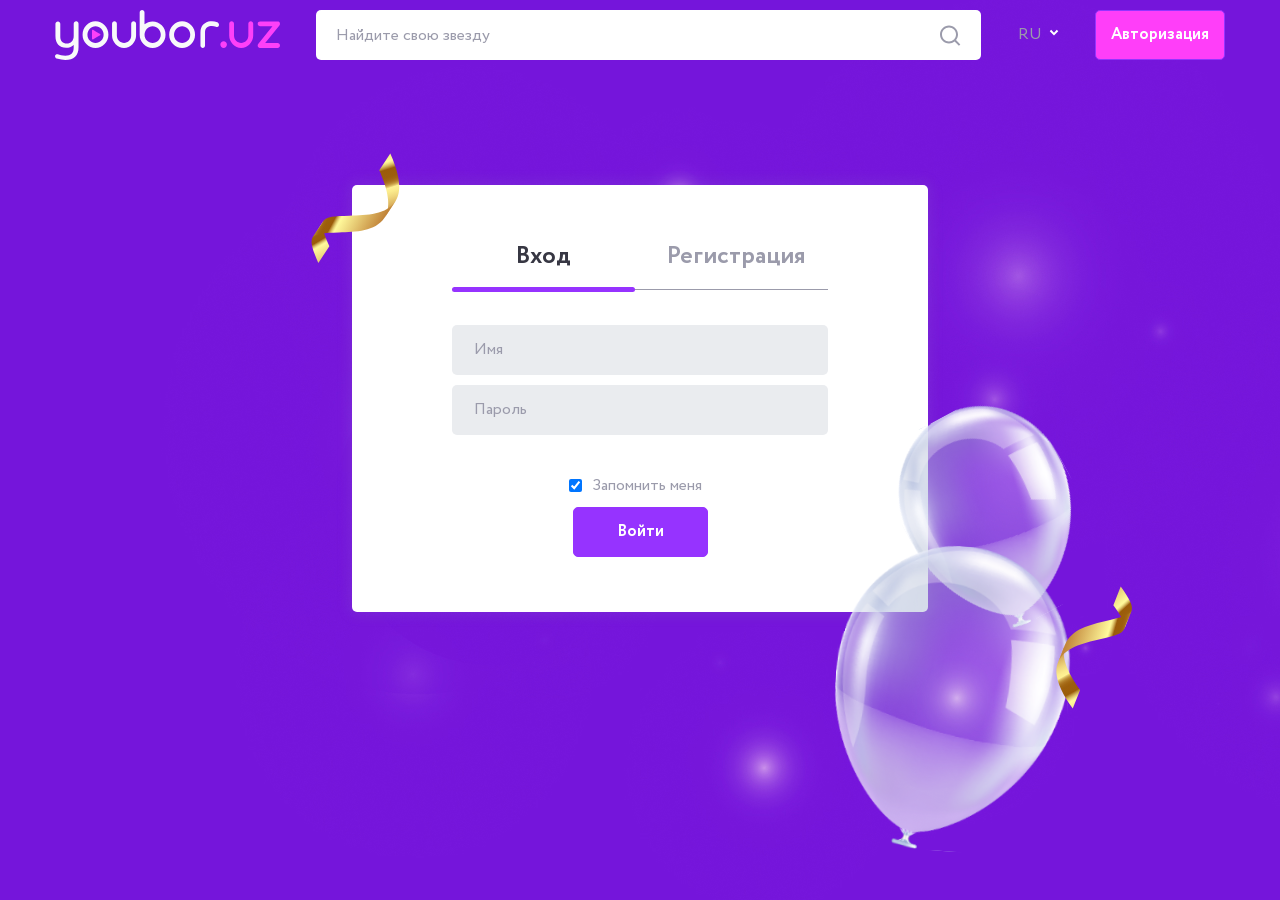
==== commit 0a30c6d6: "modal ready" ====
--- a/app/auth_login.html
+++ b/app/auth_login.html
@@ -74,14 +74,6 @@
 							<input type="password" class="auth__input form__input _req" placeholder="Пароль">
 						</div>
 
-						<!-- <div class="form__item">
-							<div class="form__checkbox">
-								<input id="formAgreement" checked type="checkbox" name="agreement" class="form__checkbox_input _req">
-								<label for="formAgreement" class="form__checkbox_label">
-									<span>Запомнить меня</span>
-								</label>
-							</div>
-						</div> -->
 						<div class="form__item form__item--checkbox">
 							<div class="form__checkbox">
 								<input id="formAgreement1" checked type="checkbox" name="agreement" class="form__checkbox_input _req">
@@ -99,181 +91,5 @@
 
 	</main>
 
-	<!-- MODAL -->
-
-	<div class="modal" id="modal__edits">
-		<form action="#" class="modal__form form" method="POST">
-
-			<button class="close modal__close" type="button">
-				<span></span>
-				<span></span>
-			</button>
-
-			<h3 class="form__title">Заказать звонок</h3>
-
-			<input type="hidden" name="subject" value="Заказать звонок">
-
-			<div class="form__item">
-				<label for="formName" class="form__label">Имя*</label>
-				<input id="formName" type="text" name="name" placeholder="Имя" class="form__input _req">
-			</div>
-
-			<div class="form__item">
-				<label for="formPhone" class="form__label">Телефон*</label>
-				<input id="formPhone" type="tel" name="phone" placeholder="Телефон" class="form__input _req">
-			</div>
-
-			<div class="form__item">
-				<label for="formMail">Почта*</label>
-				<input id="formMail" type="email" name="mail" placeholder="Почта" class="form__input _req _email">
-			</div>
-
-			<div class="form__item">
-				<div class="form__label">Левша или правша?</div>
-				<div class="form__options">
-					<div class="form__options_item">
-						<input id="formRigth" type="radio" value="raight" name="hand" class="form__options_input" checked>
-						<label for="formRigth" class="form__options_label"><span>Правша</span></label>
-					</div>
-					<div class="form__options_item">
-						<input id="formLeft" type="radio" value="left" name="hand" class="form__options_input">
-						<label for="formLeft" class="form__options_label"><span>Левша</span></label>
-					</div>
-				</div>
-			</div>
-
-			<div class="form__item">
-				<label for="formMessage" class="form__label">Сообщение</label>
-				<textarea id="formMessage" name="message" class="form__textarea"></textarea>
-			</div>
-
-			<div class="form__item">
-				<label for="formAge" class="form__label">Возраст:</label>
-				<select id="formAge" name="age"  class="form__select">
-					<option value="18" selected="selected">18</option>
-					<option value="25">25</option>
-					<option value="30">30</option>
-					<option value="50">50</option>
-				</select>
-			</div>
-
-			<div class="form__item">
-				<div class="form__label">Прикрепить фото:</div>
-				<div class="form__file formImgFile">
-					<div class="form__file_item">
-						<input accept=".jpg, .png, .gif, .ico" type="file" name="image" class="formImage form__file_input">
-						<label class="formLebel form__file_button btn">Выбрать</label>
-					</div>
-					<div class="formPreview form__file_preview"></div>
-				</div>
-			</div>
-
-			<div class="form__item">
-				<div class="form__checkbox">
-					<input id="formAgreement" checked type="checkbox" name="agreement" class="form__checkbox_input _req">
-					<label for="formAgreement" class="form__checkbox_label"><span>Запомнить меня <a href="#">Файл</a></span></label>
-				</div>
-			</div>
-
-			<div class="form__btn">
-				<button type="submit" class="btn form__btn_button" name="submit">Отправить</button>
-			</div>
-
-		</form>
-	</div>
-
-	<div class="modal" id="modal__add">
-		<form action="#" class="modal__form form" method="POST">
-
-			<button class="close modal__close" type="button">
-				<span></span>
-				<span></span>
-			</button>
-
-			<h3 class="form__title">Добавить елемент в слайдер</h3>
-
-			<input type="hidden" name="subject" value="Добавить елемент в слайдер">
-
-			<div class="form__item">
-				<label for="formName2" class="form__label">Имя*</label>
-				<input id="formName2" type="text" name="name" placeholder="Имя" class="form__input _req">
-			</div>
-
-			<div class="form__item">
-				<label for="formPhone2" class="form__label">Телефон*</label>
-				<input id="formPhone2" type="tel" name="phone" placeholder="Телефон" class="form__input _req">
-			</div>
-
-			<div class="form__item">
-				<label for="formMail2">Почта*</label>
-				<input id="formMail2" type="email" name="mail" placeholder="Почта" class="form__input _req">
-			</div>
-
-			<div class="form__item">
-				<div class="form__label">Левша или правша?</div>
-				<div class="form__options">
-					<div class="form__options_item">
-						<input id="formRigth2" type="radio" value="raight" name="hand" class="form__options_input" checked>
-						<label for="formRigth2" class="form__options_label"><span>Правша</span></label>
-					</div>
-					<div class="form__options_item">
-						<input id="formLeft2" type="radio" value="left" name="hand" class="form__options_input">
-						<label for="formLeft2" class="form__options_label"><span>Левша</span></label>
-					</div>
-				</div>
-			</div>
-
-			<div class="form__item">
-				<label for="formMessage2" class="form__label">Сообщение</label>
-				<textarea id="formMessage2" name="message" class="form__textarea"></textarea>
-			</div>
-
-			<div class="form__item">
-				<label for="formAge2" class="form__label">Возраст:</label>
-				<select id="formAge2" name="age" class="form__select">
-					<option value="18" selected="selected">18</option>
-					<option value="25">25</option>
-					<option value="30">30</option>
-					<option value="50">50</option>
-				</select>
-			</div>
-
-			<div class="form__item">
-				<div class="form__label">Прикрепить фото:</div>
-				<div class="form__file formImgFile">
-					<div class="form__file_item">
-						<input accept=".jpg, .png, .gif, .ico" type="file" name="image" class="formImage form__file_input">
-						<label class="formLebel form__file_button btn">Выбрать</label>
-					</div>
-					<div class="formPreview form__file_preview"></div>
-				</div>
-			</div>
-
-			<div class="form__item">
-				<div class="form__checkbox">
-					<input id="formAgreement1" checked type="checkbox" name="agreement" class="form__checkbox_input _req">
-					<label for="formAgreement1" class="form__checkbox_label"><span>Персональные данные <a href="#">Файл</a></span></label>
-				</div>
-			</div>
-
-			<div class="form__btn">
-				<button type="submit" class="btn form__btn_button" name="submit">Отправить</button>
-			</div>
-
-		</form>
-	</div>
-
-	<div class="modal" id="modal__thanks">
-		<div class="modal__form">
-			<button class="close modal__close" type="button">
-				<span></span>
-				<span></span>
-			</button>
-
-			<h3>Спасибо за доверие!</h3>
-			<p>Мы обязательно с вами свяжемся!</p>
-		</div>
-	</div>
-
 </body>
 </html>
--- a/app/css/app.min.css
+++ b/app/css/app.min.css
@@ -1 +1 @@
-*,::after,::before{-webkit-box-sizing:border-box;box-sizing:border-box}html{font-family:sans-serif;line-height:1.15;-webkit-text-size-adjust:100%;-webkit-tap-highlight-color:transparent}article,aside,figcaption,figure,footer,header,hgroup,main,nav,section{display:block}body{margin:0;font-family:-apple-system,BlinkMacSystemFont,"Segoe UI",Roboto,"Helvetica Neue",Arial,"Noto Sans","Liberation Sans",sans-serif,"Apple Color Emoji","Segoe UI Emoji","Segoe UI Symbol","Noto Color Emoji";font-size:1rem;font-weight:400;line-height:1.5;color:#212529;text-align:left;background-color:#fff}[tabindex="-1"]:focus:not(:focus-visible){outline:0!important}hr{-webkit-box-sizing:content-box;box-sizing:content-box;height:0;overflow:visible}h1,h2,h3,h4,h5,h6{margin-top:0;margin-bottom:.5rem}p{margin-top:0;margin-bottom:1rem}abbr[data-original-title],abbr[title]{text-decoration:underline;-webkit-text-decoration:underline dotted;text-decoration:underline dotted;cursor:help;border-bottom:0;-webkit-text-decoration-skip-ink:none;text-decoration-skip-ink:none}address{margin-bottom:1rem;font-style:normal;line-height:inherit}dl,ol,ul{margin-top:0;margin-bottom:1rem}ol ol,ol ul,ul ol,ul ul{margin-bottom:0}dt{font-weight:700}dd{margin-bottom:.5rem;margin-left:0}blockquote{margin:0 0 1rem}b,strong{font-weight:bolder}small{font-size:80%}sub,sup{position:relative;font-size:75%;line-height:0;vertical-align:baseline}sub{bottom:-.25em}sup{top:-.5em}a{color:#007bff;text-decoration:none;background-color:transparent}a:hover{color:#0056b3;text-decoration:underline}a:not([href]):not([class]){color:inherit;text-decoration:none}a:not([href]):not([class]):hover{color:inherit;text-decoration:none}code,kbd,pre,samp{font-family:SFMono-Regular,Menlo,Monaco,Consolas,"Liberation Mono","Courier New",monospace;font-size:1em}pre{margin-top:0;margin-bottom:1rem;overflow:auto;-ms-overflow-style:scrollbar}figure{margin:0 0 1rem}img{vertical-align:middle;border-style:none}svg{overflow:hidden;vertical-align:middle}table{border-collapse:collapse}caption{padding-top:.75rem;padding-bottom:.75rem;color:#6c757d;text-align:left;caption-side:bottom}th{text-align:inherit;text-align:-webkit-match-parent}label{display:inline-block;margin-bottom:.5rem}button{border-radius:0}button:focus:not(:focus-visible){outline:0}button,input,optgroup,select,textarea{margin:0;font-family:inherit;font-size:inherit;line-height:inherit}button,input{overflow:visible}button,select{text-transform:none}[role=button]{cursor:pointer}select{word-wrap:normal}[type=button],[type=reset],[type=submit],button{-webkit-appearance:button}[type=button]:not(:disabled),[type=reset]:not(:disabled),[type=submit]:not(:disabled),button:not(:disabled){cursor:pointer}[type=button]::-moz-focus-inner,[type=reset]::-moz-focus-inner,[type=submit]::-moz-focus-inner,button::-moz-focus-inner{padding:0;border-style:none}input[type=checkbox],input[type=radio]{-webkit-box-sizing:border-box;box-sizing:border-box;padding:0}textarea{overflow:auto;resize:vertical}fieldset{min-width:0;padding:0;margin:0;border:0}legend{display:block;width:100%;max-width:100%;padding:0;margin-bottom:.5rem;font-size:1.5rem;line-height:inherit;color:inherit;white-space:normal}progress{vertical-align:baseline}[type=number]::-webkit-inner-spin-button,[type=number]::-webkit-outer-spin-button{height:auto}[type=search]{outline-offset:-2px;-webkit-appearance:none}[type=search]::-webkit-search-decoration{-webkit-appearance:none}::-webkit-file-upload-button{font:inherit;-webkit-appearance:button}output{display:inline-block}summary{display:list-item;cursor:pointer}template{display:none}[hidden]{display:none!important}@font-face{font-family:swiper-icons;src:url("data:application/font-woff;charset=utf-8;base64, [base64]//wADZ2x5ZgAAAywAAADMAAAD2MHtryVoZWFkAAABbAAAADAAAAA2E2+eoWhoZWEAAAGcAAAAHwAAACQC9gDzaG10eAAAAigAAAAZAAAArgJkABFsb2NhAAAC0AAAAFoAAABaFQAUGG1heHAAAAG8AAAAHwAAACAAcABAbmFtZQAAA/gAAAE5AAACXvFdBwlwb3N0AAAFNAAAAGIAAACE5s74hXjaY2BkYGAAYpf5Hu/j+W2+MnAzMYDAzaX6QjD6/4//Bxj5GA8AuRwMYGkAPywL13jaY2BkYGA88P8Agx4j+/8fQDYfA1AEBWgDAIB2BOoAeNpjYGRgYNBh4GdgYgABEMnIABJzYNADCQAACWgAsQB42mNgYfzCOIGBlYGB0YcxjYGBwR1Kf2WQZGhhYGBiYGVmgAFGBiQQkOaawtDAoMBQxXjg/wEGPcYDDA4wNUA2CCgwsAAAO4EL6gAAeNpj2M0gyAACqxgGNWBkZ2D4/wMA+xkDdgAAAHjaY2BgYGaAYBkGRgYQiAHyGMF8FgYHIM3DwMHABGQrMOgyWDLEM1T9/w8UBfEMgLzE////P/5//f/V/xv+r4eaAAeMbAxwIUYmIMHEgKYAYjUcsDAwsLKxc3BycfPw8jEQA/[base64]/uznmfPFBNODM2K7MTQ45YEAZqGP81AmGGcF3iPqOop0r1SPTaTbVkfUe4HXj97wYE+yNwWYxwWu4v1ugWHgo3S1XdZEVqWM7ET0cfnLGxWfkgR42o2PvWrDMBSFj/IHLaF0zKjRgdiVMwScNRAoWUoH78Y2icB/yIY09An6AH2Bdu/UB+yxopYshQiEvnvu0dURgDt8QeC8PDw7Fpji3fEA4z/PEJ6YOB5hKh4dj3EvXhxPqH/SKUY3rJ7srZ4FZnh1PMAtPhwP6fl2PMJMPDgeQ4rY8YT6Gzao0eAEA409DuggmTnFnOcSCiEiLMgxCiTI6Cq5DZUd3Qmp10vO0LaLTd2cjN4fOumlc7lUYbSQcZFkutRG7g6JKZKy0RmdLY680CDnEJ+UMkpFFe1RN7nxdVpXrC4aTtnaurOnYercZg2YVmLN/d/gczfEimrE/fs/bOuq29Zmn8tloORaXgZgGa78yO9/cnXm2BpaGvq25Dv9S4E9+5SIc9PqupJKhYFSSl47+Qcr1mYNAAAAeNptw0cKwkAAAMDZJA8Q7OUJvkLsPfZ6zFVERPy8qHh2YER+3i/BP83vIBLLySsoKimrqKqpa2hp6+jq6RsYGhmbmJqZSy0sraxtbO3sHRydnEMU4uR6yx7JJXveP7WrDycAAAAAAAH//wACeNpjYGRgYOABYhkgZgJCZgZNBkYGLQZtIJsFLMYAAAw3ALgAeNolizEKgDAQBCchRbC2sFER0YD6qVQiBCv/H9ezGI6Z5XBAw8CBK/m5iQQVauVbXLnOrMZv2oLdKFa8Pjuru2hJzGabmOSLzNMzvutpB3N42mNgZGBg4GKQYzBhYMxJLMlj4GBgAYow/P/PAJJhLM6sSoWKfWCAAwDAjgbRAAB42mNgYGBkAIIbCZo5IPrmUn0hGA0AO8EFTQAA") format("woff");font-weight:400;font-style:normal}:root{--swiper-theme-color:#007aff}.swiper-container{margin-left:auto;margin-right:auto;position:relative;overflow:hidden;list-style:none;padding:0;z-index:1}.swiper-container-vertical>.swiper-wrapper{-webkit-box-orient:vertical;-webkit-box-direction:normal;-ms-flex-direction:column;flex-direction:column}.swiper-wrapper{position:relative;width:100%;height:100%;z-index:1;display:-webkit-box;display:-ms-flexbox;display:flex;-webkit-transition-property:-webkit-transform;transition-property:-webkit-transform;-o-transition-property:transform;transition-property:transform;transition-property:transform,-webkit-transform;-webkit-box-sizing:content-box;box-sizing:content-box}.swiper-container-android .swiper-slide,.swiper-wrapper{-webkit-transform:translate3d(0,0,0);transform:translate3d(0,0,0)}.swiper-container-multirow>.swiper-wrapper{-ms-flex-wrap:wrap;flex-wrap:wrap}.swiper-container-multirow-column>.swiper-wrapper{-ms-flex-wrap:wrap;flex-wrap:wrap;-webkit-box-orient:vertical;-webkit-box-direction:normal;-ms-flex-direction:column;flex-direction:column}.swiper-container-free-mode>.swiper-wrapper{-webkit-transition-timing-function:ease-out;-o-transition-timing-function:ease-out;transition-timing-function:ease-out;margin:0 auto}.swiper-container-pointer-events{-ms-touch-action:pan-y;touch-action:pan-y}.swiper-container-pointer-events.swiper-container-vertical{-ms-touch-action:pan-x;touch-action:pan-x}.swiper-slide{-ms-flex-negative:0;flex-shrink:0;width:100%;height:100%;position:relative;-webkit-transition-property:-webkit-transform;transition-property:-webkit-transform;-o-transition-property:transform;transition-property:transform;transition-property:transform,-webkit-transform}.swiper-slide-invisible-blank{visibility:hidden}.swiper-container-autoheight,.swiper-container-autoheight .swiper-slide{height:auto}.swiper-container-autoheight .swiper-wrapper{-webkit-box-align:start;-ms-flex-align:start;align-items:flex-start;-webkit-transition-property:height,-webkit-transform;transition-property:height,-webkit-transform;-o-transition-property:transform,height;transition-property:transform,height;transition-property:transform,height,-webkit-transform}.swiper-container-3d{-webkit-perspective:1200px;perspective:1200px}.swiper-container-3d .swiper-cube-shadow,.swiper-container-3d .swiper-slide,.swiper-container-3d .swiper-slide-shadow-bottom,.swiper-container-3d .swiper-slide-shadow-left,.swiper-container-3d .swiper-slide-shadow-right,.swiper-container-3d .swiper-slide-shadow-top,.swiper-container-3d .swiper-wrapper{-webkit-transform-style:preserve-3d;transform-style:preserve-3d}.swiper-container-3d .swiper-slide-shadow-bottom,.swiper-container-3d .swiper-slide-shadow-left,.swiper-container-3d .swiper-slide-shadow-right,.swiper-container-3d .swiper-slide-shadow-top{position:absolute;left:0;top:0;width:100%;height:100%;pointer-events:none;z-index:10}.swiper-container-3d .swiper-slide-shadow-left{background-image:-webkit-gradient(linear,right top,left top,from(rgba(0,0,0,.5)),to(rgba(0,0,0,0)));background-image:-o-linear-gradient(right,rgba(0,0,0,.5),rgba(0,0,0,0));background-image:linear-gradient(to left,rgba(0,0,0,.5),rgba(0,0,0,0))}.swiper-container-3d .swiper-slide-shadow-right{background-image:-webkit-gradient(linear,left top,right top,from(rgba(0,0,0,.5)),to(rgba(0,0,0,0)));background-image:-o-linear-gradient(left,rgba(0,0,0,.5),rgba(0,0,0,0));background-image:linear-gradient(to right,rgba(0,0,0,.5),rgba(0,0,0,0))}.swiper-container-3d .swiper-slide-shadow-top{background-image:-webkit-gradient(linear,left bottom,left top,from(rgba(0,0,0,.5)),to(rgba(0,0,0,0)));background-image:-o-linear-gradient(bottom,rgba(0,0,0,.5),rgba(0,0,0,0));background-image:linear-gradient(to top,rgba(0,0,0,.5),rgba(0,0,0,0))}.swiper-container-3d .swiper-slide-shadow-bottom{background-image:-webkit-gradient(linear,left top,left bottom,from(rgba(0,0,0,.5)),to(rgba(0,0,0,0)));background-image:-o-linear-gradient(top,rgba(0,0,0,.5),rgba(0,0,0,0));background-image:linear-gradient(to bottom,rgba(0,0,0,.5),rgba(0,0,0,0))}.swiper-container-css-mode>.swiper-wrapper{overflow:auto;scrollbar-width:none;-ms-overflow-style:none}.swiper-container-css-mode>.swiper-wrapper::-webkit-scrollbar{display:none}.swiper-container-css-mode>.swiper-wrapper>.swiper-slide{scroll-snap-align:start start}.swiper-container-horizontal.swiper-container-css-mode>.swiper-wrapper{-webkit-scroll-snap-type:x mandatory;-ms-scroll-snap-type:x mandatory;scroll-snap-type:x mandatory}.swiper-container-vertical.swiper-container-css-mode>.swiper-wrapper{-webkit-scroll-snap-type:y mandatory;-ms-scroll-snap-type:y mandatory;scroll-snap-type:y mandatory}.form{position:relative}.form::after,.form::before{content:'';position:absolute;top:0;left:0}@font-face{font-family:Circe;font-style:normal;font-weight:400;src:url(../fonts/Circe-Regular.woff2) format("woff2");font-display:swap}@font-face{font-family:Circe;font-style:normal;font-weight:700;src:url(../fonts/Circe-Bold.woff2) format("woff2");font-display:swap}body{overflow-x:hidden;position:relative;min-width:320px;font-family:Circe,sans-serif;font-size:16px;color:#9b9bab;line-height:1.4;font-weight:400;min-height:100vh;display:-webkit-box;display:-ms-flexbox;display:flex;-webkit-box-orient:vertical;-webkit-box-direction:normal;-ms-flex-direction:column;flex-direction:column;-webkit-box-pack:justify;-ms-flex-pack:justify;justify-content:space-between}::-moz-selection{background-color:#9633ff;color:#fff}::selection{background-color:#9633ff;color:#fff}::-webkit-input-placeholder{color:#666}::-moz-placeholder{color:#666}:-ms-input-placeholder{color:#666}::-ms-input-placeholder{color:#666}::placeholder{color:#666}h1,h2,h3,h4,h5,h6{font-weight:700;line-height:1.2;margin:0;padding:0}ul{margin:0;padding:0;list-style-type:none}b,strong{font-weight:700}p{margin:0;padding:0}a,button{-webkit-transition:all .6s;-o-transition:all .6s;transition:all .6s}a:focus,a:hover,button:focus,button:hover{outline:0;text-decoration:none;outline:0}input,select,textarea{-webkit-transition:all .6s;-o-transition:all .6s;transition:all .6s;outline:0;-webkit-box-shadow:none;box-shadow:none;border:1px solid #000}input:focus:required:invalid,select:focus:required:invalid,textarea:focus:required:invalid{border-color:red;outline:0;-webkit-box-shadow:none;box-shadow:none;-webkit-appearance:none}input:required:valid,select:required:valid,textarea:required:valid{border-color:green;outline:0;-webkit-box-shadow:none;box-shadow:none;-webkit-appearance:none}input::-webkit-input-placeholder,select::-webkit-input-placeholder,textarea::-webkit-input-placeholder{color:#9b9bab}input::-moz-placeholder,select::-moz-placeholder,textarea::-moz-placeholder{color:#9b9bab}input:-ms-input-placeholder,select:-ms-input-placeholder,textarea:-ms-input-placeholder{color:#9b9bab}input::-ms-input-placeholder,select::-ms-input-placeholder,textarea::-ms-input-placeholder{color:#9b9bab}input::placeholder,select::placeholder,textarea::placeholder{color:#9b9bab}.container{width:100%;max-width:1200px;padding:0 15px;margin:0 auto}@media only screen and (max-width:1200px){.container{max-width:992px}}@media only screen and (max-width:992px){.container{max-width:768px}}@media only screen and (max-width:767px){.container{max-width:576px}}@media only screen and (max-width:576px){.container{max-width:480px}}.h2{font-size:36px;font-weight:700;color:#373743}.h3{font-size:24px;font-weight:700}.body--auth{background:url(../img/auth_bg.jpg)}.main{margin-top:70px;padding-top:30px}.main--index{padding-top:0;margin-top:0}.breadcrumbs{margin-bottom:20px}.breadcrumbs__container{display:-webkit-box;display:-ms-flexbox;display:flex;-webkit-box-align:center;-ms-flex-align:center;align-items:center;gap:15px}.breadcrumbs__container a{color:#9b9bab}.btn,.form__btn_button{position:relative;display:-webkit-box;display:-ms-flexbox;display:flex;-webkit-box-pack:center;-ms-flex-pack:center;justify-content:center;-webkit-box-align:center;-ms-flex-align:center;align-items:center;height:50px;border-radius:5px;max-width:-webkit-fit-content;max-width:-moz-fit-content;max-width:fit-content;border:1px solid #9633ff;background-color:#9633ff;padding:0 15px;font-size:16px;color:#fff;font-weight:700;-webkit-transition:all .6s;-o-transition:all .6s;transition:all .6s}.btn:hover,.form__btn_button:hover{border:1px solid #ff3ef9;background:#ff3ef9;color:#fff;cursor:pointer}.btn:active,.form__btn_button:active{border:1px solid #fff;background:#ff3ef9;color:#fff}.hamburger{position:relative;padding:0;border:none;background-color:transparent;-webkit-transition:all .3s;-o-transition:all .3s;transition:all .3s;width:25px;height:18px;margin-right:15px;outline:0;display:none}.hamburger:hover span{background-color:#9633ff}.hamburger:hover span::after,.hamburger:hover span::before{background-color:#9633ff}.hamburger__item{position:absolute;right:0;top:50%;width:12px;height:2px;background-color:#9b9bab;border-radius:4px;-webkit-transition:all .6s;-o-transition:all .6s;transition:all .6s;bottom:0}.hamburger__item::after,.hamburger__item::before{content:'';display:block;position:absolute;right:0;background-color:#9b9bab;height:2px;-webkit-transition:all .6s;-o-transition:all .6s;transition:all .6s}.hamburger__item::before{top:7px;width:18px}.hamburger__item::after{top:-7px;width:25px}.hamburger--active{z-index:100}.hamburger--active:hover span{background-color:transparent}.hamburger--active:hover span::after,.hamburger--active:hover span::before{background-color:#9633ff}.hamburger--active .hamburger__item{background-color:transparent}.hamburger--active .hamburger__item::before{top:0;width:25px;-webkit-transform:rotate(45deg);-ms-transform:rotate(45deg);transform:rotate(45deg)}.hamburger--active .hamburger__item::after{top:0;width:25px;-webkit-transform:rotate(-45deg);-ms-transform:rotate(-45deg);transform:rotate(-45deg)}.header{position:absolute;top:0;right:0;left:0;padding:10px 0;z-index:10}.header--dark{background:#373743}.header__container{display:-webkit-box;display:-ms-flexbox;display:flex;-ms-flex-wrap:wrap;flex-wrap:wrap;-webkit-box-align:center;-ms-flex-align:center;align-items:center;-webkit-box-pack:justify;-ms-flex-pack:justify;justify-content:space-between}@media only screen and (max-width:767px){.header__container{-webkit-box-orient:vertical;-webkit-box-direction:normal;-ms-flex-direction:column;flex-direction:column;gap:10px}}.header__wrap{display:-webkit-box;display:-ms-flexbox;display:flex;-ms-flex-wrap:wrap;flex-wrap:wrap;-webkit-box-align:center;-ms-flex-align:center;align-items:center;-webkit-box-pack:justify;-ms-flex-pack:justify;justify-content:space-between;width:100%;gap:15px}.header__logo{display:block;width:225px}@media only screen and (max-width:992px){.header__logo{max-width:150px}}@media only screen and (max-width:480px){.header__logo{max-width:100px}}.header__logo img{width:100%;height:auto}.header__search{max-width:665px;width:100%;position:relative}@media only screen and (max-width:1200px){.header__search{max-width:400px}}@media only screen and (max-width:992px){.header__search{max-width:300px}}@media only screen and (max-width:767px){.header__search{display:none}}.header__search--mobile{max-width:100%;display:none}@media only screen and (max-width:767px){.header__search--mobile{display:block}}.header__search input{height:50px;width:100%;border-radius:5px;padding:0 20px;background-image:url(../img/search.svg);background-repeat:no-repeat;background-position:97% 50%;border:none}@media only screen and (max-width:767px){.header__search input{height:40px}}.header__lang{position:relative}.header__lang:hover{cursor:pointer}.header__lang:hover .header__lang_item img{-webkit-transform:rotate(180deg);-ms-transform:rotate(180deg);transform:rotate(180deg)}.header__lang:hover .header__lang_submenu{visibility:visible;opacity:1}.header__lang_item{display:-webkit-box;display:-ms-flexbox;display:flex;-webkit-box-align:start;-ms-flex-align:start;align-items:flex-start;gap:7px}.header__lang_item img{margin-top:5px;-webkit-transition:all .6s;-o-transition:all .6s;transition:all .6s}.header__lang_submenu{position:absolute;left:-5px;background:#fff;border-radius:5px;visibility:hidden;opacity:0;-webkit-transition:all .6s;-o-transition:all .6s;transition:all .6s}.header__lang_submenu a{color:#373743;display:-webkit-box;display:-ms-flexbox;display:flex;-webkit-box-align:center;-ms-flex-align:center;align-items:center;-webkit-box-pack:center;-ms-flex-pack:center;justify-content:center;height:100%;padding:5px 5px 0 5px}.header__btn{background:#ff3ef9}@media only screen and (max-width:480px){.header__btn{max-width:100px;font-size:14px;height:40px}}.header__btn:hover{background:#9633ff;border-color:#9633ff}.hero{overflow:hidden;z-index:1;border-bottom-left-radius:10px;border-bottom-right-radius:10px}.hero__slide{-webkit-box-orient:vertical;-webkit-box-direction:normal;-ms-flex-direction:column;flex-direction:column;-webkit-box-align:center;-ms-flex-align:center;align-items:center;padding-top:135px;position:relative}.hero__slide::after{content:url(../img/hero_bg_1.jpg);position:absolute;top:0;width:100%;height:100%;z-index:-1}.hero__text{display:-webkit-box;display:-ms-flexbox;display:flex;-webkit-box-align:center;-ms-flex-align:center;align-items:center;gap:45px;margin-bottom:55px}.hero__title{color:#fff;font-size:46px}.hero__title span{color:#ff3ef9}.hero__img{position:relative;max-width:1200px;width:100%}.hero__img img{-o-object-fit:cover;object-fit:cover;display:block;width:85%}.hero__img::before{position:absolute;content:url(../img/decor.png);top:0;right:0}.celeb{padding-top:200px;padding-bottom:70px}.celeb__title{text-align:center;margin-bottom:70px}.celeb__container{overflow:hidden}.celeb__slider{position:relative}.celeb__btn_prev{position:absolute;top:40%;left:-15px}.celeb__btn_next{position:absolute;top:40%;right:-15px}.celeb__btn_next path,.celeb__btn_prev path{-webkit-transition:all .6s;-o-transition:all .6s;transition:all .6s}.celeb__btn_next:hover path,.celeb__btn_prev:hover path{stroke:#373743}.celeb__slide{display:-webkit-box;display:-ms-flexbox;display:flex;-webkit-box-orient:vertical;-webkit-box-direction:normal;-ms-flex-direction:column;flex-direction:column;-webkit-box-align:center;-ms-flex-align:center;align-items:center;gap:20px;-webkit-transition:all .6s;-o-transition:all .6s;transition:all .6s}.celeb__slide:hover{cursor:pointer}.celeb__slide:hover .celeb__name{color:#373743}.celeb__slide:hover .celeb__img{-webkit-filter:drop-shadow(0 4px 9px rgba(65, 25, 107, .4));filter:drop-shadow(0 4px 9px rgba(65, 25, 107, .4));border-color:#9633ff}.celeb__slide:hover .celeb__img::after{opacity:1;visibility:visible}.celeb__img{width:135px;height:135px;overflow:hidden;border-radius:100%;border:5px solid transparent;position:relative;-webkit-transition:all .6s;-o-transition:all .6s;transition:all .6s}.celeb__img::after{content:url(../img/play.svg);position:absolute;top:50%;left:50%;-webkit-transform:translate(-50%,-50%);-ms-transform:translate(-50%,-50%);transform:translate(-50%,-50%);opacity:0;visibility:hidden;-webkit-transition:all .6s;-o-transition:all .6s;transition:all .6s}.celeb__img img{-o-object-fit:cover;object-fit:cover;width:100%;height:100%}.celeb__name{font-weight:700;color:#eaecef;-webkit-transition:all .6s;-o-transition:all .6s;transition:all .6s}.star{padding-top:70px;padding-bottom:125px;display:-webkit-box;display:-ms-flexbox;display:flex;-webkit-box-orient:vertical;-webkit-box-direction:normal;-ms-flex-direction:column;flex-direction:column}@media only screen and (max-width:767px){.star{padding-top:30px;padding-bottom:30px}}.star__container{display:-webkit-box;display:-ms-flexbox;display:flex;-webkit-box-orient:vertical;-webkit-box-direction:normal;-ms-flex-direction:column;flex-direction:column;-webkit-box-align:center;-ms-flex-align:center;align-items:center}.star__title{margin-bottom:60px;text-align:center}@media only screen and (max-width:992px){.star__title{margin-bottom:30px}}.star__filter{display:-webkit-box;display:-ms-flexbox;display:flex;-webkit-box-align:center;-ms-flex-align:center;align-items:center;gap:15px;margin-bottom:60px}@media only screen and (max-width:992px){.star__filter{margin-bottom:30px;display:-ms-grid;display:grid;-ms-grid-columns:1fr 1fr 1fr 1fr;grid-template-columns:1fr 1fr 1fr 1fr}}@media only screen and (max-width:767px){.star__filter{gap:5px}}@media only screen and (max-width:480px){.star__filter{margin-bottom:20px}}.star__filter .toggle input{display:none}.star__filter .toggle .label{height:35px;padding:0 15px;background:#eaecef;font-weight:700;border-radius:5px;display:-webkit-box;display:-ms-flexbox;display:flex;-webkit-box-align:center;-ms-flex-align:center;align-items:center;-webkit-box-pack:center;-ms-flex-pack:center;justify-content:center;margin-bottom:0}@media only screen and (max-width:767px){.star__filter .toggle .label{padding:0 7px}}@media only screen and (max-width:480px){.star__filter .toggle .label{font-size:12px;height:25px}}.star__filter .toggle .label:hover{cursor:pointer}.star__filter .toggle input[type=checkbox]{display:none}.star__filter .toggle input[type=checkbox]:checked+label{background-color:#9633ff;color:#fff}.other__content,.star__content{display:-ms-grid;display:grid;-ms-grid-columns:1fr 1fr 1fr 1fr;grid-template-columns:1fr 1fr 1fr 1fr;gap:20px;margin-bottom:40px}@media only screen and (max-width:1200px){.other__content,.star__content{-ms-grid-columns:1fr 1fr 1fr;grid-template-columns:1fr 1fr 1fr;gap:10px}}@media only screen and (max-width:767px){.other__content,.star__content{-ms-grid-columns:1fr 1fr;grid-template-columns:1fr 1fr}}@media only screen and (max-width:480px){.other__content,.star__content{-ms-grid-columns:1fr;grid-template-columns:1fr}}.star__item{position:relative;display:-webkit-box;display:-ms-flexbox;display:flex;-webkit-box-orient:vertical;-webkit-box-direction:normal;-ms-flex-direction:column;flex-direction:column;background:#0d0d16;border-radius:5px;overflow:hidden;width:100%;z-index:1}.star__img{position:relative;display:-webkit-box;display:-ms-flexbox;display:flex;width:100%;overflow:hidden}.star__img::after{content:'';position:absolute;top:1px;width:100%;height:100%;z-index:2;background:-webkit-gradient(linear,left top,left bottom,from(#0d0d16),color-stop(41.74%,rgba(0,0,0,0)));background:-o-linear-gradient(top,#0d0d16 0,rgba(0,0,0,0) 41.74%);background:linear-gradient(180deg,#0d0d16 0,rgba(0,0,0,0) 41.74%);-webkit-transform:rotate(180deg);-ms-transform:rotate(180deg);transform:rotate(180deg)}.star__info{z-index:3;padding:10px}.star__name{color:#fff}.star__desc{font-size:12px;color:#9b9bab}.star__price{font-size:24px;font-weight:700;color:#ff3ef9}.star__btn{max-width:135px;width:100%}.footer{padding:35px 0;background:#373743}@media only screen and (max-width:767px){.footer{padding:20px 0}}.footer__container{display:-webkit-box;display:-ms-flexbox;display:flex;-webkit-box-orient:vertical;-webkit-box-direction:normal;-ms-flex-direction:column;flex-direction:column;-webkit-box-align:center;-ms-flex-align:center;align-items:center;-webkit-box-pack:center;-ms-flex-pack:center;justify-content:center}.footer__logo{margin-bottom:30px}@media only screen and (max-width:767px){.footer__logo{margin-bottom:15px}}.footer__wrap{display:-ms-grid;display:grid;-ms-grid-columns:1fr 1fr 1fr;grid-template-columns:1fr 1fr 1fr;width:100%;margin-bottom:35px}@media only screen and (max-width:767px){.footer__wrap{-ms-grid-columns:1fr;grid-template-columns:1fr;gap:10px;margin-bottom:15px}}.footer__nav{display:-webkit-box;display:-ms-flexbox;display:flex;-webkit-box-align:end;-ms-flex-align:end;align-items:flex-end;-webkit-box-pack:end;-ms-flex-pack:end;justify-content:flex-end}@media only screen and (max-width:767px){.footer__nav{-webkit-box-pack:center;-ms-flex-pack:center;justify-content:center;text-align:center}}.footer__nav--left{-webkit-box-pack:start;-ms-flex-pack:start;justify-content:flex-start}@media only screen and (max-width:767px){.footer__nav--left{-webkit-box-pack:center;-ms-flex-pack:center;justify-content:center;text-align:center}}.footer__nav ul{display:-webkit-box;display:-ms-flexbox;display:flex;-webkit-box-orient:vertical;-webkit-box-direction:normal;-ms-flex-direction:column;flex-direction:column;gap:10px}.footer__nav a{color:#fff}.footer__nav a:hover{color:#9633ff}.footer__links{display:-webkit-box;display:-ms-flexbox;display:flex;-webkit-box-pack:center;-ms-flex-pack:center;justify-content:center;-ms-grid-column-align:center;justify-self:center;gap:20px}@media only screen and (max-width:767px){.footer__links{-webkit-box-ordinal-group:4;-ms-flex-order:3;order:3}}.footer__links a path{-webkit-transition:all .6s;-o-transition:all .6s;transition:all .6s}.footer__links a:hover path{fill:#9633ff}.footer__bottom{padding-top:30px;border-top:1px solid #9b9bab;width:100%;display:-webkit-box;display:-ms-flexbox;display:flex;-webkit-box-pack:justify;-ms-flex-pack:justify;justify-content:space-between}@media only screen and (max-width:767px){.footer__bottom{padding-top:15px}}@media only screen and (max-width:480px){.footer__bottom{-webkit-box-orient:vertical;-webkit-box-direction:normal;-ms-flex-direction:column;flex-direction:column;-webkit-box-align:center;-ms-flex-align:center;align-items:center}}.footer__dev{color:#fff}.footer__dev a{color:#9633ff;text-decoration:underline}.footer__copyright{color:#fff}.person{margin-bottom:60px}@media only screen and (max-width:576px){.person{margin-bottom:30px}}.person__wrap{width:100%;background:#eaecef;border-radius:5px;padding:50px 65px;display:-webkit-box;display:-ms-flexbox;display:flex;-webkit-box-align:center;-ms-flex-align:center;align-items:center;gap:110px}@media only screen and (max-width:992px){.person__wrap{gap:30px}}@media only screen and (max-width:767px){.person__wrap{-webkit-box-orient:vertical;-webkit-box-direction:normal;-ms-flex-direction:column;flex-direction:column}}@media only screen and (max-width:576px){.person__wrap{gap:15px}}.person__img{max-width:280px;max-height:380px;width:100%;height:100%;border-radius:5px;overflow:hidden}@media only screen and (max-width:767px){.person__img{width:150px}}.person__img img{-o-object-fit:cover;object-fit:cover;width:100%;height:100%}.person__name{font-size:24px;font-weight:700;color:#373743;margin-bottom:5px}@media only screen and (max-width:767px){.person__name{text-align:center}}.person__prof{color:#373743;margin-bottom:20px}@media only screen and (max-width:767px){.person__prof{text-align:center}}@media only screen and (max-width:576px){.person__prof{margin-bottom:15px}}.person__desc{display:-webkit-box;display:-ms-flexbox;display:flex;-webkit-box-orient:vertical;-webkit-box-direction:normal;-ms-flex-direction:column;flex-direction:column;gap:15px;margin-bottom:30px}@media only screen and (max-width:576px){.person__desc{margin-bottom:15px}}.person__price{font-size:24px;font-weight:700;color:#ff3ef9;margin-bottom:15px}@media only screen and (max-width:767px){.person__price{text-align:center}}.person__btns{display:-webkit-box;display:-ms-flexbox;display:flex;gap:20px}@media only screen and (max-width:767px){.person__btns{-webkit-box-align:center;-ms-flex-align:center;align-items:center;-webkit-box-pack:center;-ms-flex-pack:center;justify-content:center}}.other{padding-bottom:80px}@media only screen and (max-width:992px){.other{padding-bottom:50px}}@media only screen and (max-width:576px){.other{padding-bottom:30px}}.other__title{color:#373743;margin-bottom:40px}.other__content{margin-bottom:0}@media only screen and (max-width:1200px){.other__content{-ms-grid-columns:1fr 1fr 1fr 1fr;grid-template-columns:1fr 1fr 1fr 1fr}}@media only screen and (max-width:992px){.other__content{-ms-grid-columns:1fr 1fr;grid-template-columns:1fr 1fr}}@media only screen and (max-width:576px){.other__content{-ms-grid-columns:1fr;grid-template-columns:1fr}}@media only screen and (max-width:992px){.other__content .star__img img{width:100%}}.faq__title{color:#373743;margin-bottom:45px}.auth{height:100%;padding-bottom:30px;padding-top:85px}.auth__container{display:-webkit-box;display:-ms-flexbox;display:flex;-webkit-box-orient:vertical;-webkit-box-direction:normal;-ms-flex-direction:column;flex-direction:column;-webkit-box-align:center;-ms-flex-align:center;align-items:center}.auth__wrap{background:#fff;padding:55px 100px;border-radius:5px;-webkit-box-shadow:0 0 13px 4px rgba(160,170,186,.1);box-shadow:0 0 13px 4px rgba(160,170,186,.1);max-width:576px;width:100%;position:relative}@media only screen and (max-width:992px){.auth__wrap{padding:30px 50px}}@media only screen and (max-width:480px){.auth__wrap{padding:30px}}.auth__wrap::before{content:url(../img/decor.svg);position:absolute;bottom:74%;right:87%}.auth__wrap::after{content:url(../img/baloons.svg);position:absolute;top:20%;left:82%}@media only screen and (max-width:992px){.auth__wrap::after{display:none}}.auth__links{display:-webkit-box;display:-ms-flexbox;display:flex;-webkit-box-align:center;-ms-flex-align:center;align-items:center;-webkit-box-pack:justify;-ms-flex-pack:justify;justify-content:space-between;gap:10px;padding-bottom:15px;border-bottom:1px solid #9b9bab;margin-bottom:35px}.auth__links a{width:50%;display:-webkit-box;display:-ms-flexbox;display:flex;-webkit-box-align:center;-ms-flex-align:center;align-items:center;-webkit-box-pack:center;-ms-flex-pack:center;justify-content:center;position:relative;padding:0 10px;color:#9b9bab;font-size:24px;font-weight:700}@media only screen and (max-width:576px){.auth__links a{font-size:18px}}.auth__links a::after{content:'';position:absolute;bottom:-18px;height:5px;width:100%;border-radius:3px;background:0 0;-webkit-transition:all .6s;-o-transition:all .6s;transition:all .6s}.auth__links a.active{color:#373743}.auth__links a.active::after{background:#9633ff}.auth__form{display:-webkit-box;display:-ms-flexbox;display:flex;-webkit-box-orient:vertical;-webkit-box-direction:normal;-ms-flex-direction:column;flex-direction:column;-webkit-box-align:center;-ms-flex-align:center;align-items:center}.auth__btn{min-width:135px}.modal{display:-webkit-box;display:-ms-flexbox;display:flex;visibility:hidden;opacity:0;position:fixed;top:0;left:0;right:0;bottom:0;min-width:100vw;min-height:100vh;padding:30px;z-index:10000;background-color:rgba(26,26,29,.7);overflow:auto;padding:40px 0;-webkit-transition:all .6s;-o-transition:all .6s;transition:all .6s}.modal.active{opacity:1;visibility:visible}.modal.active .modal__form{-webkit-transform:translate(0,0);-ms-transform:translate(0,0);transform:translate(0,0);opacity:1}.modal__close{position:absolute;right:0;top:-40px;display:block;width:30px;height:30px;border-radius:50%;border:none;cursor:pointer;-webkit-transition:all .6s;-o-transition:all .6s;transition:all .6s;background-color:transparent}@media only screen and (max-width:576px){.modal__close{width:30px;height:30px}}.modal__close:hover{outline:0;-webkit-transform:rotate(90deg);-ms-transform:rotate(90deg);transform:rotate(90deg)}.modal__close:hover span{background:#9633ff}.modal__close span{display:block;position:absolute;left:50%;top:50%;background:#fff;-webkit-transition:all .6s;-o-transition:all .6s;transition:all .6s;border-radius:4px;height:22px;width:3px}.modal__close span:first-child{-webkit-transform:translate(-50%,-50%) rotate(45deg);-ms-transform:translate(-50%,-50%) rotate(45deg);transform:translate(-50%,-50%) rotate(45deg)}.modal__close span:last-child{-webkit-transform:translate(-50%,-50%) rotate(-45deg);-ms-transform:translate(-50%,-50%) rotate(-45deg);transform:translate(-50%,-50%) rotate(-45deg)}.modal__form{z-index:1;background-color:#fff;-webkit-box-shadow:0 0 16px rgba(0,0,0,.29);box-shadow:0 0 16px rgba(0,0,0,.29);width:100%;max-width:500px;height:auto;padding:50px;border:1px solid #8d8d8e;margin:auto;-webkit-transform:translate(0,-150px);-ms-transform:translate(0,-150px);transform:translate(0,-150px);-webkit-transition:all .6s;-o-transition:all .6s;transition:all .6s}.modal__form::after{border-radius:20px}@media only screen and (max-width:992px){.modal__form{max-width:90vw;padding:40px}}@media only screen and (max-width:576px){.modal__form{padding:25px}}.modal h3{text-transform:none;font-size:1.3em;margin-bottom:20px;text-align:center;font-weight:600}.form{position:relative;max-width:500px}.form::after{width:100%;height:100%;background-color:rgba(255,255,255,.7);background-image:url(../img/loading.gif);background-repeat:no-repeat;background-position:center;background-size:120px;visibility:hidden;opacity:0;z-index:100;-webkit-transition:all .6s;-o-transition:all .6s;transition:all .6s}.form._sending::after{opacity:1;visibility:visible}.form__item{position:relative;margin-bottom:10px;width:100%}.form__item--checkbox{margin-top:30px;display:-webkit-box;display:-ms-flexbox;display:flex;-webkit-box-align:center;-ms-flex-align:center;align-items:center;-webkit-box-pack:center;-ms-flex-pack:center;justify-content:center}.form__label{font-size:16px;font-weight:500;margin-bottom:5px}.form__input{width:100%;height:50px;line-height:50px;padding:0 20px;background:#eaecef;color:#373743;border-radius:5px;border-color:transparent}.form__input::-webkit-input-placeholder{line-height:40px;font-size:16px;color:#9b9bab}.form__input::-moz-placeholder{line-height:40px;font-size:16px;color:#9b9bab}.form__input:-ms-input-placeholder{line-height:40px;font-size:16px;color:#9b9bab}.form__input::-ms-input-placeholder{line-height:40px;font-size:16px;color:#9b9bab}.form__input::placeholder{line-height:40px;font-size:16px;color:#9b9bab}.form__input:focus{-webkit-box-shadow:0 0 4px 0 #9b9bab;box-shadow:0 0 4px 0 #9b9bab}.form__input._error{-webkit-box-shadow:0 0 4px 0 red;box-shadow:0 0 4px 0 red;border-color:red}.form__textarea{width:100%;resize:none;min-height:120px;padding:15px}.form__textarea._error{-webkit-box-shadow:0 0 4px 0 red;box-shadow:0 0 4px 0 red;border-color:red}.form__options_label{position:relative;display:-webkit-inline-box;display:-ms-inline-flexbox;display:inline-flex;font-size:16px;line-height:140%;-webkit-box-align:center;-ms-flex-align:center;align-items:center}.form__options_label::before{content:'';-ms-flex-item-align:start;-ms-grid-row-align:start;align-self:start;-webkit-box-flex:0;-ms-flex:0 0 24px;flex:0 0 24px;height:24px;background-color:#373743;border-radius:50%;margin-right:10px}.form__options_label::after{content:'';position:absolute;top:4px;left:4px;width:16px;height:16px;border-radius:50%;background-color:#fff;-webkit-transform:scale(0);-ms-transform:scale(0);transform:scale(0);-webkit-transition:all .6s;-o-transition:all .6s;transition:all .6s}.form__options_input{display:none}.form__options_input:checked+.form__options_label::after{-webkit-transform:scale(1);-ms-transform:scale(1);transform:scale(1)}.form__select{height:50px;width:100%;border-radius:5px;font-size:16px;padding:0 15px}.form__file_item{position:relative;margin-bottom:10px}.form__file_input{position:absolute;left:0;top:0;width:100%;height:100%;opacity:0;font-size:0}.form__file_button{display:-webkit-inline-box;display:-ms-inline-flexbox;display:inline-flex;min-height:40px;border-radius:30px;-webkit-box-pack:center;-ms-flex-pack:center;justify-content:center;-webkit-box-align:center;-ms-flex-align:center;align-items:center;background-color:#373743;color:#fff;padding:0 15px;cursor:pointer}.form__file_preview{display:inline-block;max-width:100px}.form__file_preview img{max-width:100%}.form__checkbox{display:-webkit-box;display:-ms-flexbox;display:flex;-webkit-box-align:center;-ms-flex-align:center;align-items:center;-webkit-box-pack:center;-ms-flex-pack:center;justify-content:center;gap:10px;max-width:100%;width:100%}.form__checkbox label{margin-bottom:0!important;color:#9b9bab;width:120px}.form__checkbox label a{color:#9b9bab;text-decoration:underline}.form__checkbox_label{position:relative;width:480px;font-size:16px;line-height:140%;display:-webkit-inline-box;display:-ms-inline-flexbox;display:inline-flex;-webkit-box-align:center;-ms-flex-align:center;align-items:center;cursor:pointer}@media only screen and (max-width:767px){.form__checkbox_label{width:100%}}.form__btn{-webkit-box-ordinal-group:2;-ms-flex-order:1;order:1}.form__error{position:absolute;bottom:-15px;right:25px;left:25px;-webkit-transition:all .3s;-o-transition:all .3s;transition:all .3s;-webkit-animation:error .3s linear 1 forwards;animation:error .3s linear 1 forwards;color:#fff;text-align:center;font-weight:600;background-color:red;border-radius:10px;z-index:1}.form__error::before{content:'';position:absolute;left:50%;top:-8px;margin-left:-2px;border-bottom:4px solid red;border-left:4px solid transparent;border-right:4px solid transparent;border-top:4px solid transparent}.form__nav_wrap{display:-webkit-box;display:-ms-flexbox;display:flex;-webkit-box-orient:vertical;-webkit-box-direction:normal;-ms-flex-direction:column;flex-direction:column;margin-bottom:20px}.form__nav_item{display:-webkit-box;display:-ms-flexbox;display:flex;margin-bottom:10px}.form__nav_button{display:-webkit-box;display:-ms-flexbox;display:flex;-ms-flex-negative:0;flex-shrink:0}.form__nav_button a{display:-webkit-box;display:-ms-flexbox;display:flex;-webkit-box-pack:center;-ms-flex-pack:center;justify-content:center;-webkit-box-align:center;-ms-flex-align:center;align-items:center;width:40px;height:40px;border-radius:50%;-webkit-box-shadow:0 0 5px 0 rgba(0,0,0,.3);box-shadow:0 0 5px 0 rgba(0,0,0,.3);padding:0;margin-left:10px}.form__nav_button img{max-width:50%}.swiper{width:100%;height:100%}.swiper-slide{text-align:center;display:-webkit-box;display:-ms-flexbox;display:flex;-webkit-box-pack:center;-ms-flex-pack:center;justify-content:center;-webkit-box-align:center;-ms-flex-align:center;align-items:center}.accordion{padding:15px 30px;margin-bottom:10px;background:#eaecef;border-radius:5px;-webkit-transition:all .6s;-o-transition:all .6s;transition:all .6s}.accordion:last-child{margin-bottom:0}.accordion__header{-webkit-transition:all .6s;-o-transition:all .6s;transition:all .6s;display:-webkit-box;display:-ms-flexbox;display:flex;-webkit-box-align:center;-ms-flex-align:center;align-items:center;-webkit-box-pack:justify;-ms-flex-pack:justify;justify-content:space-between;cursor:pointer;font-weight:700;color:#373743}.accordion__header span{background:#fff;color:#9b9bab;width:40px;height:40px;border-radius:50%;display:-webkit-box;display:-ms-flexbox;display:flex;-webkit-box-align:center;-ms-flex-align:center;align-items:center;-webkit-box-pack:center;-ms-flex-pack:center;justify-content:center;font-size:24px;padding-top:5px;border:2px solid transparent;-webkit-transition:all .6s;-o-transition:all .6s;transition:all .6s}.accordion__header span:hover{cursor:pointer}.accordion__content{-webkit-transition:all .6s;-o-transition:all .6s;transition:all .6s;overflow:hidden;color:#b5acac;padding-left:40px;height:0}@media only screen and (max-width:1200px){.accordion__content{padding-left:20px}}@media only screen and (max-width:767px){.accordion__content{padding-left:10px}}.accordion--active{background:#fff}.accordion--active .accordion__header{margin-bottom:20px}.accordion--active .accordion__header span{color:#9633ff;border-color:#9633ff}.accordion--active .accordion__header span::before{background-color:#fff}.accordion--active .accordion__header span::after{background-color:transparent}.accordion--active .accordion__content{opacity:1}+*,::after,::before{-webkit-box-sizing:border-box;box-sizing:border-box}html{font-family:sans-serif;line-height:1.15;-webkit-text-size-adjust:100%;-webkit-tap-highlight-color:transparent}article,aside,figcaption,figure,footer,header,hgroup,main,nav,section{display:block}body{margin:0;font-family:-apple-system,BlinkMacSystemFont,"Segoe UI",Roboto,"Helvetica Neue",Arial,"Noto Sans","Liberation Sans",sans-serif,"Apple Color Emoji","Segoe UI Emoji","Segoe UI Symbol","Noto Color Emoji";font-size:1rem;font-weight:400;line-height:1.5;color:#212529;text-align:left;background-color:#fff}[tabindex="-1"]:focus:not(:focus-visible){outline:0!important}hr{-webkit-box-sizing:content-box;box-sizing:content-box;height:0;overflow:visible}h1,h2,h3,h4,h5,h6{margin-top:0;margin-bottom:.5rem}p{margin-top:0;margin-bottom:1rem}abbr[data-original-title],abbr[title]{text-decoration:underline;-webkit-text-decoration:underline dotted;text-decoration:underline dotted;cursor:help;border-bottom:0;-webkit-text-decoration-skip-ink:none;text-decoration-skip-ink:none}address{margin-bottom:1rem;font-style:normal;line-height:inherit}dl,ol,ul{margin-top:0;margin-bottom:1rem}ol ol,ol ul,ul ol,ul ul{margin-bottom:0}dt{font-weight:700}dd{margin-bottom:.5rem;margin-left:0}blockquote{margin:0 0 1rem}b,strong{font-weight:bolder}small{font-size:80%}sub,sup{position:relative;font-size:75%;line-height:0;vertical-align:baseline}sub{bottom:-.25em}sup{top:-.5em}a{color:#007bff;text-decoration:none;background-color:transparent}a:hover{color:#0056b3;text-decoration:underline}a:not([href]):not([class]){color:inherit;text-decoration:none}a:not([href]):not([class]):hover{color:inherit;text-decoration:none}code,kbd,pre,samp{font-family:SFMono-Regular,Menlo,Monaco,Consolas,"Liberation Mono","Courier New",monospace;font-size:1em}pre{margin-top:0;margin-bottom:1rem;overflow:auto;-ms-overflow-style:scrollbar}figure{margin:0 0 1rem}img{vertical-align:middle;border-style:none}svg{overflow:hidden;vertical-align:middle}table{border-collapse:collapse}caption{padding-top:.75rem;padding-bottom:.75rem;color:#6c757d;text-align:left;caption-side:bottom}th{text-align:inherit;text-align:-webkit-match-parent}label{display:inline-block;margin-bottom:.5rem}button{border-radius:0}button:focus:not(:focus-visible){outline:0}button,input,optgroup,select,textarea{margin:0;font-family:inherit;font-size:inherit;line-height:inherit}button,input{overflow:visible}button,select{text-transform:none}[role=button]{cursor:pointer}select{word-wrap:normal}[type=button],[type=reset],[type=submit],button{-webkit-appearance:button}[type=button]:not(:disabled),[type=reset]:not(:disabled),[type=submit]:not(:disabled),button:not(:disabled){cursor:pointer}[type=button]::-moz-focus-inner,[type=reset]::-moz-focus-inner,[type=submit]::-moz-focus-inner,button::-moz-focus-inner{padding:0;border-style:none}input[type=checkbox],input[type=radio]{-webkit-box-sizing:border-box;box-sizing:border-box;padding:0}textarea{overflow:auto;resize:vertical}fieldset{min-width:0;padding:0;margin:0;border:0}legend{display:block;width:100%;max-width:100%;padding:0;margin-bottom:.5rem;font-size:1.5rem;line-height:inherit;color:inherit;white-space:normal}progress{vertical-align:baseline}[type=number]::-webkit-inner-spin-button,[type=number]::-webkit-outer-spin-button{height:auto}[type=search]{outline-offset:-2px;-webkit-appearance:none}[type=search]::-webkit-search-decoration{-webkit-appearance:none}::-webkit-file-upload-button{font:inherit;-webkit-appearance:button}output{display:inline-block}summary{display:list-item;cursor:pointer}template{display:none}[hidden]{display:none!important}@font-face{font-family:swiper-icons;src:url("data:application/font-woff;charset=utf-8;base64, [base64]//wADZ2x5ZgAAAywAAADMAAAD2MHtryVoZWFkAAABbAAAADAAAAA2E2+eoWhoZWEAAAGcAAAAHwAAACQC9gDzaG10eAAAAigAAAAZAAAArgJkABFsb2NhAAAC0AAAAFoAAABaFQAUGG1heHAAAAG8AAAAHwAAACAAcABAbmFtZQAAA/gAAAE5AAACXvFdBwlwb3N0AAAFNAAAAGIAAACE5s74hXjaY2BkYGAAYpf5Hu/j+W2+MnAzMYDAzaX6QjD6/4//Bxj5GA8AuRwMYGkAPywL13jaY2BkYGA88P8Agx4j+/8fQDYfA1AEBWgDAIB2BOoAeNpjYGRgYNBh4GdgYgABEMnIABJzYNADCQAACWgAsQB42mNgYfzCOIGBlYGB0YcxjYGBwR1Kf2WQZGhhYGBiYGVmgAFGBiQQkOaawtDAoMBQxXjg/wEGPcYDDA4wNUA2CCgwsAAAO4EL6gAAeNpj2M0gyAACqxgGNWBkZ2D4/wMA+xkDdgAAAHjaY2BgYGaAYBkGRgYQiAHyGMF8FgYHIM3DwMHABGQrMOgyWDLEM1T9/w8UBfEMgLzE////P/5//f/V/xv+r4eaAAeMbAxwIUYmIMHEgKYAYjUcsDAwsLKxc3BycfPw8jEQA/[base64]/uznmfPFBNODM2K7MTQ45YEAZqGP81AmGGcF3iPqOop0r1SPTaTbVkfUe4HXj97wYE+yNwWYxwWu4v1ugWHgo3S1XdZEVqWM7ET0cfnLGxWfkgR42o2PvWrDMBSFj/IHLaF0zKjRgdiVMwScNRAoWUoH78Y2icB/yIY09An6AH2Bdu/UB+yxopYshQiEvnvu0dURgDt8QeC8PDw7Fpji3fEA4z/PEJ6YOB5hKh4dj3EvXhxPqH/SKUY3rJ7srZ4FZnh1PMAtPhwP6fl2PMJMPDgeQ4rY8YT6Gzao0eAEA409DuggmTnFnOcSCiEiLMgxCiTI6Cq5DZUd3Qmp10vO0LaLTd2cjN4fOumlc7lUYbSQcZFkutRG7g6JKZKy0RmdLY680CDnEJ+UMkpFFe1RN7nxdVpXrC4aTtnaurOnYercZg2YVmLN/d/gczfEimrE/fs/bOuq29Zmn8tloORaXgZgGa78yO9/cnXm2BpaGvq25Dv9S4E9+5SIc9PqupJKhYFSSl47+Qcr1mYNAAAAeNptw0cKwkAAAMDZJA8Q7OUJvkLsPfZ6zFVERPy8qHh2YER+3i/BP83vIBLLySsoKimrqKqpa2hp6+jq6RsYGhmbmJqZSy0sraxtbO3sHRydnEMU4uR6yx7JJXveP7WrDycAAAAAAAH//wACeNpjYGRgYOABYhkgZgJCZgZNBkYGLQZtIJsFLMYAAAw3ALgAeNolizEKgDAQBCchRbC2sFER0YD6qVQiBCv/H9ezGI6Z5XBAw8CBK/m5iQQVauVbXLnOrMZv2oLdKFa8Pjuru2hJzGabmOSLzNMzvutpB3N42mNgZGBg4GKQYzBhYMxJLMlj4GBgAYow/P/PAJJhLM6sSoWKfWCAAwDAjgbRAAB42mNgYGBkAIIbCZo5IPrmUn0hGA0AO8EFTQAA") format("woff");font-weight:400;font-style:normal}:root{--swiper-theme-color:#007aff}.swiper-container{margin-left:auto;margin-right:auto;position:relative;overflow:hidden;list-style:none;padding:0;z-index:1}.swiper-container-vertical>.swiper-wrapper{-webkit-box-orient:vertical;-webkit-box-direction:normal;-ms-flex-direction:column;flex-direction:column}.swiper-wrapper{position:relative;width:100%;height:100%;z-index:1;display:-webkit-box;display:-ms-flexbox;display:flex;-webkit-transition-property:-webkit-transform;transition-property:-webkit-transform;-o-transition-property:transform;transition-property:transform;transition-property:transform,-webkit-transform;-webkit-box-sizing:content-box;box-sizing:content-box}.swiper-container-android .swiper-slide,.swiper-wrapper{-webkit-transform:translate3d(0,0,0);transform:translate3d(0,0,0)}.swiper-container-multirow>.swiper-wrapper{-ms-flex-wrap:wrap;flex-wrap:wrap}.swiper-container-multirow-column>.swiper-wrapper{-ms-flex-wrap:wrap;flex-wrap:wrap;-webkit-box-orient:vertical;-webkit-box-direction:normal;-ms-flex-direction:column;flex-direction:column}.swiper-container-free-mode>.swiper-wrapper{-webkit-transition-timing-function:ease-out;-o-transition-timing-function:ease-out;transition-timing-function:ease-out;margin:0 auto}.swiper-container-pointer-events{-ms-touch-action:pan-y;touch-action:pan-y}.swiper-container-pointer-events.swiper-container-vertical{-ms-touch-action:pan-x;touch-action:pan-x}.swiper-slide{-ms-flex-negative:0;flex-shrink:0;width:100%;height:100%;position:relative;-webkit-transition-property:-webkit-transform;transition-property:-webkit-transform;-o-transition-property:transform;transition-property:transform;transition-property:transform,-webkit-transform}.swiper-slide-invisible-blank{visibility:hidden}.swiper-container-autoheight,.swiper-container-autoheight .swiper-slide{height:auto}.swiper-container-autoheight .swiper-wrapper{-webkit-box-align:start;-ms-flex-align:start;align-items:flex-start;-webkit-transition-property:height,-webkit-transform;transition-property:height,-webkit-transform;-o-transition-property:transform,height;transition-property:transform,height;transition-property:transform,height,-webkit-transform}.swiper-container-3d{-webkit-perspective:1200px;perspective:1200px}.swiper-container-3d .swiper-cube-shadow,.swiper-container-3d .swiper-slide,.swiper-container-3d .swiper-slide-shadow-bottom,.swiper-container-3d .swiper-slide-shadow-left,.swiper-container-3d .swiper-slide-shadow-right,.swiper-container-3d .swiper-slide-shadow-top,.swiper-container-3d .swiper-wrapper{-webkit-transform-style:preserve-3d;transform-style:preserve-3d}.swiper-container-3d .swiper-slide-shadow-bottom,.swiper-container-3d .swiper-slide-shadow-left,.swiper-container-3d .swiper-slide-shadow-right,.swiper-container-3d .swiper-slide-shadow-top{position:absolute;left:0;top:0;width:100%;height:100%;pointer-events:none;z-index:10}.swiper-container-3d .swiper-slide-shadow-left{background-image:-webkit-gradient(linear,right top,left top,from(rgba(0,0,0,.5)),to(rgba(0,0,0,0)));background-image:-o-linear-gradient(right,rgba(0,0,0,.5),rgba(0,0,0,0));background-image:linear-gradient(to left,rgba(0,0,0,.5),rgba(0,0,0,0))}.swiper-container-3d .swiper-slide-shadow-right{background-image:-webkit-gradient(linear,left top,right top,from(rgba(0,0,0,.5)),to(rgba(0,0,0,0)));background-image:-o-linear-gradient(left,rgba(0,0,0,.5),rgba(0,0,0,0));background-image:linear-gradient(to right,rgba(0,0,0,.5),rgba(0,0,0,0))}.swiper-container-3d .swiper-slide-shadow-top{background-image:-webkit-gradient(linear,left bottom,left top,from(rgba(0,0,0,.5)),to(rgba(0,0,0,0)));background-image:-o-linear-gradient(bottom,rgba(0,0,0,.5),rgba(0,0,0,0));background-image:linear-gradient(to top,rgba(0,0,0,.5),rgba(0,0,0,0))}.swiper-container-3d .swiper-slide-shadow-bottom{background-image:-webkit-gradient(linear,left top,left bottom,from(rgba(0,0,0,.5)),to(rgba(0,0,0,0)));background-image:-o-linear-gradient(top,rgba(0,0,0,.5),rgba(0,0,0,0));background-image:linear-gradient(to bottom,rgba(0,0,0,.5),rgba(0,0,0,0))}.swiper-container-css-mode>.swiper-wrapper{overflow:auto;scrollbar-width:none;-ms-overflow-style:none}.swiper-container-css-mode>.swiper-wrapper::-webkit-scrollbar{display:none}.swiper-container-css-mode>.swiper-wrapper>.swiper-slide{scroll-snap-align:start start}.swiper-container-horizontal.swiper-container-css-mode>.swiper-wrapper{-webkit-scroll-snap-type:x mandatory;-ms-scroll-snap-type:x mandatory;scroll-snap-type:x mandatory}.swiper-container-vertical.swiper-container-css-mode>.swiper-wrapper{-webkit-scroll-snap-type:y mandatory;-ms-scroll-snap-type:y mandatory;scroll-snap-type:y mandatory}.form{position:relative}.form::after,.form::before{content:'';position:absolute;top:0;left:0}@font-face{font-family:Circe;font-style:normal;font-weight:400;src:url(../fonts/Circe-Regular.woff2) format("woff2");font-display:swap}@font-face{font-family:Circe;font-style:normal;font-weight:700;src:url(../fonts/Circe-Bold.woff2) format("woff2");font-display:swap}body{overflow-x:hidden;position:relative;min-width:320px;font-family:Circe,sans-serif;font-size:16px;color:#9b9bab;line-height:1.4;font-weight:400;min-height:100vh;display:-webkit-box;display:-ms-flexbox;display:flex;-webkit-box-orient:vertical;-webkit-box-direction:normal;-ms-flex-direction:column;flex-direction:column;-webkit-box-pack:justify;-ms-flex-pack:justify;justify-content:space-between}::-moz-selection{background-color:#9633ff;color:#fff}::selection{background-color:#9633ff;color:#fff}::-webkit-input-placeholder{color:#666}::-moz-placeholder{color:#666}:-ms-input-placeholder{color:#666}::-ms-input-placeholder{color:#666}::placeholder{color:#666}h1,h2,h3,h4,h5,h6{font-weight:700;line-height:1.2;margin:0;padding:0}ul{margin:0;padding:0;list-style-type:none}b,strong{font-weight:700}p{margin:0;padding:0}a,button{-webkit-transition:all .6s;-o-transition:all .6s;transition:all .6s}a:focus,a:hover,button:focus,button:hover{outline:0;text-decoration:none;outline:0}input,select,textarea{-webkit-transition:all .6s;-o-transition:all .6s;transition:all .6s;outline:0;-webkit-box-shadow:none;box-shadow:none;border:1px solid #000}input:focus:required:invalid,select:focus:required:invalid,textarea:focus:required:invalid{border-color:red;outline:0;-webkit-box-shadow:none;box-shadow:none;-webkit-appearance:none}input:required:valid,select:required:valid,textarea:required:valid{border-color:green;outline:0;-webkit-box-shadow:none;box-shadow:none;-webkit-appearance:none}input::-webkit-input-placeholder,select::-webkit-input-placeholder,textarea::-webkit-input-placeholder{color:#9b9bab}input::-moz-placeholder,select::-moz-placeholder,textarea::-moz-placeholder{color:#9b9bab}input:-ms-input-placeholder,select:-ms-input-placeholder,textarea:-ms-input-placeholder{color:#9b9bab}input::-ms-input-placeholder,select::-ms-input-placeholder,textarea::-ms-input-placeholder{color:#9b9bab}input::placeholder,select::placeholder,textarea::placeholder{color:#9b9bab}.container{width:100%;max-width:1200px;padding:0 15px;margin:0 auto}@media only screen and (max-width:1200px){.container{max-width:992px}}@media only screen and (max-width:992px){.container{max-width:768px}}@media only screen and (max-width:767px){.container{max-width:576px}}@media only screen and (max-width:576px){.container{max-width:480px}}.h2{font-size:36px;font-weight:700;color:#373743}.h3{font-size:24px;font-weight:700}.body--auth{background:url(../img/auth_bg.jpg)}.main{margin-top:70px;padding-top:30px}.main--index{padding-top:0;margin-top:0}.breadcrumbs{margin-bottom:20px}.breadcrumbs__container{display:-webkit-box;display:-ms-flexbox;display:flex;-webkit-box-align:center;-ms-flex-align:center;align-items:center;gap:15px}.breadcrumbs__container a{color:#9b9bab}.btn,.form__btn_button{position:relative;display:-webkit-box;display:-ms-flexbox;display:flex;-webkit-box-pack:center;-ms-flex-pack:center;justify-content:center;-webkit-box-align:center;-ms-flex-align:center;align-items:center;height:50px;border-radius:5px;max-width:-webkit-fit-content;max-width:-moz-fit-content;max-width:fit-content;border:1px solid #9633ff;background-color:#9633ff;padding:0 15px;font-size:16px;color:#fff;font-weight:700;-webkit-transition:all .6s;-o-transition:all .6s;transition:all .6s}.btn:hover,.form__btn_button:hover{border:1px solid #ff3ef9;background:#ff3ef9;color:#fff;cursor:pointer}.btn:active,.form__btn_button:active{border:1px solid #fff;background:#ff3ef9;color:#fff}.hamburger{position:relative;padding:0;border:none;background-color:transparent;-webkit-transition:all .3s;-o-transition:all .3s;transition:all .3s;width:25px;height:18px;margin-right:15px;outline:0;display:none}.hamburger:hover span{background-color:#9633ff}.hamburger:hover span::after,.hamburger:hover span::before{background-color:#9633ff}.hamburger__item{position:absolute;right:0;top:50%;width:12px;height:2px;background-color:#9b9bab;border-radius:4px;-webkit-transition:all .6s;-o-transition:all .6s;transition:all .6s;bottom:0}.hamburger__item::after,.hamburger__item::before{content:'';display:block;position:absolute;right:0;background-color:#9b9bab;height:2px;-webkit-transition:all .6s;-o-transition:all .6s;transition:all .6s}.hamburger__item::before{top:7px;width:18px}.hamburger__item::after{top:-7px;width:25px}.hamburger--active{z-index:100}.hamburger--active:hover span{background-color:transparent}.hamburger--active:hover span::after,.hamburger--active:hover span::before{background-color:#9633ff}.hamburger--active .hamburger__item{background-color:transparent}.hamburger--active .hamburger__item::before{top:0;width:25px;-webkit-transform:rotate(45deg);-ms-transform:rotate(45deg);transform:rotate(45deg)}.hamburger--active .hamburger__item::after{top:0;width:25px;-webkit-transform:rotate(-45deg);-ms-transform:rotate(-45deg);transform:rotate(-45deg)}.header{position:absolute;top:0;right:0;left:0;padding:10px 0;z-index:10}.header--dark{background:#373743}.header__container{display:-webkit-box;display:-ms-flexbox;display:flex;-ms-flex-wrap:wrap;flex-wrap:wrap;-webkit-box-align:center;-ms-flex-align:center;align-items:center;-webkit-box-pack:justify;-ms-flex-pack:justify;justify-content:space-between}@media only screen and (max-width:767px){.header__container{-webkit-box-orient:vertical;-webkit-box-direction:normal;-ms-flex-direction:column;flex-direction:column;gap:10px}}.header__wrap{display:-webkit-box;display:-ms-flexbox;display:flex;-ms-flex-wrap:wrap;flex-wrap:wrap;-webkit-box-align:center;-ms-flex-align:center;align-items:center;-webkit-box-pack:justify;-ms-flex-pack:justify;justify-content:space-between;width:100%;gap:15px}.header__logo{display:block;width:225px}@media only screen and (max-width:992px){.header__logo{max-width:150px}}@media only screen and (max-width:480px){.header__logo{max-width:100px}}.header__logo img{width:100%;height:auto}.header__search{max-width:665px;width:100%;position:relative}@media only screen and (max-width:1200px){.header__search{max-width:400px}}@media only screen and (max-width:992px){.header__search{max-width:300px}}@media only screen and (max-width:767px){.header__search{display:none}}.header__search--mobile{max-width:100%;display:none}@media only screen and (max-width:767px){.header__search--mobile{display:block}}.header__search input{height:50px;width:100%;border-radius:5px;padding:0 20px;background-image:url(../img/search.svg);background-repeat:no-repeat;background-position:97% 50%;border:none}@media only screen and (max-width:767px){.header__search input{height:40px}}.header__lang{position:relative}.header__lang:hover{cursor:pointer}.header__lang:hover .header__lang_item img{-webkit-transform:rotate(180deg);-ms-transform:rotate(180deg);transform:rotate(180deg)}.header__lang:hover .header__lang_submenu{visibility:visible;opacity:1}.header__lang_item{display:-webkit-box;display:-ms-flexbox;display:flex;-webkit-box-align:start;-ms-flex-align:start;align-items:flex-start;gap:7px}.header__lang_item img{margin-top:5px;-webkit-transition:all .6s;-o-transition:all .6s;transition:all .6s}.header__lang_submenu{position:absolute;left:-5px;background:#fff;border-radius:5px;visibility:hidden;opacity:0;-webkit-transition:all .6s;-o-transition:all .6s;transition:all .6s}.header__lang_submenu a{color:#373743;display:-webkit-box;display:-ms-flexbox;display:flex;-webkit-box-align:center;-ms-flex-align:center;align-items:center;-webkit-box-pack:center;-ms-flex-pack:center;justify-content:center;height:100%;padding:5px 5px 0 5px}.header__btn{background:#ff3ef9}@media only screen and (max-width:480px){.header__btn{max-width:100px;font-size:14px;height:40px}}.header__btn:hover{background:#9633ff;border-color:#9633ff}.hero{overflow:hidden;z-index:1;border-bottom-left-radius:10px;border-bottom-right-radius:10px}.hero__slide{-webkit-box-orient:vertical;-webkit-box-direction:normal;-ms-flex-direction:column;flex-direction:column;-webkit-box-align:center;-ms-flex-align:center;align-items:center;padding-top:135px;position:relative}.hero__slide::after{content:url(../img/hero_bg_1.jpg);position:absolute;top:0;width:100%;height:100%;z-index:-1}.hero__text{display:-webkit-box;display:-ms-flexbox;display:flex;-webkit-box-align:center;-ms-flex-align:center;align-items:center;gap:45px;margin-bottom:55px}.hero__title{color:#fff;font-size:46px}.hero__title span{color:#ff3ef9}.hero__img{position:relative;max-width:1200px;width:100%}.hero__img img{-o-object-fit:cover;object-fit:cover;display:block;width:85%}.hero__img::before{position:absolute;content:url(../img/decor.png);top:0;right:0}.hero__btn{min-width:135px}.celeb{padding-top:200px;padding-bottom:70px}.celeb__title{text-align:center;margin-bottom:70px}.celeb__container{overflow:hidden}.celeb__slider{position:relative}.celeb__btn_prev{position:absolute;top:40%;left:-15px}.celeb__btn_next{position:absolute;top:40%;right:-15px}.celeb__btn_next path,.celeb__btn_prev path{-webkit-transition:all .6s;-o-transition:all .6s;transition:all .6s}.celeb__btn_next:hover path,.celeb__btn_prev:hover path{stroke:#373743}.celeb__slide{display:-webkit-box;display:-ms-flexbox;display:flex;-webkit-box-orient:vertical;-webkit-box-direction:normal;-ms-flex-direction:column;flex-direction:column;-webkit-box-align:center;-ms-flex-align:center;align-items:center;gap:20px;-webkit-transition:all .6s;-o-transition:all .6s;transition:all .6s}.celeb__slide:hover{cursor:pointer}.celeb__slide:hover .celeb__name{color:#373743}.celeb__slide:hover .celeb__img{-webkit-filter:drop-shadow(0 4px 9px rgba(65, 25, 107, .4));filter:drop-shadow(0 4px 9px rgba(65, 25, 107, .4));border-color:#9633ff}.celeb__slide:hover .celeb__img::after{opacity:1;visibility:visible}.celeb__img{width:135px;height:135px;overflow:hidden;border-radius:100%;border:5px solid transparent;position:relative;-webkit-transition:all .6s;-o-transition:all .6s;transition:all .6s}.celeb__img::after{content:url(../img/play.svg);position:absolute;top:50%;left:50%;-webkit-transform:translate(-50%,-50%);-ms-transform:translate(-50%,-50%);transform:translate(-50%,-50%);opacity:0;visibility:hidden;-webkit-transition:all .6s;-o-transition:all .6s;transition:all .6s}.celeb__img img{-o-object-fit:cover;object-fit:cover;width:100%;height:100%}.celeb__name{font-weight:700;color:#eaecef;-webkit-transition:all .6s;-o-transition:all .6s;transition:all .6s}.star{padding-top:70px;padding-bottom:125px;display:-webkit-box;display:-ms-flexbox;display:flex;-webkit-box-orient:vertical;-webkit-box-direction:normal;-ms-flex-direction:column;flex-direction:column}@media only screen and (max-width:767px){.star{padding-top:30px;padding-bottom:30px}}.star__container{display:-webkit-box;display:-ms-flexbox;display:flex;-webkit-box-orient:vertical;-webkit-box-direction:normal;-ms-flex-direction:column;flex-direction:column;-webkit-box-align:center;-ms-flex-align:center;align-items:center}.star__title{margin-bottom:60px;text-align:center}@media only screen and (max-width:992px){.star__title{margin-bottom:30px}}.star__filter{display:-webkit-box;display:-ms-flexbox;display:flex;-webkit-box-align:center;-ms-flex-align:center;align-items:center;gap:15px;margin-bottom:60px}@media only screen and (max-width:992px){.star__filter{margin-bottom:30px;display:-ms-grid;display:grid;-ms-grid-columns:1fr 1fr 1fr 1fr;grid-template-columns:1fr 1fr 1fr 1fr}}@media only screen and (max-width:767px){.star__filter{gap:5px}}@media only screen and (max-width:480px){.star__filter{margin-bottom:20px}}.star__filter .toggle input{display:none}.star__filter .toggle .label{height:35px;padding:0 15px;background:#eaecef;font-weight:700;border-radius:5px;display:-webkit-box;display:-ms-flexbox;display:flex;-webkit-box-align:center;-ms-flex-align:center;align-items:center;-webkit-box-pack:center;-ms-flex-pack:center;justify-content:center;margin-bottom:0}@media only screen and (max-width:767px){.star__filter .toggle .label{padding:0 7px}}@media only screen and (max-width:480px){.star__filter .toggle .label{font-size:12px;height:25px}}.star__filter .toggle .label:hover{cursor:pointer}.star__filter .toggle input[type=checkbox]{display:none}.star__filter .toggle input[type=checkbox]:checked+label{background-color:#9633ff;color:#fff}.other__content,.star__content{display:-ms-grid;display:grid;-ms-grid-columns:1fr 1fr 1fr 1fr;grid-template-columns:1fr 1fr 1fr 1fr;gap:20px;margin-bottom:40px}@media only screen and (max-width:1200px){.other__content,.star__content{-ms-grid-columns:1fr 1fr 1fr;grid-template-columns:1fr 1fr 1fr;gap:10px}}@media only screen and (max-width:767px){.other__content,.star__content{-ms-grid-columns:1fr 1fr;grid-template-columns:1fr 1fr}}@media only screen and (max-width:480px){.other__content,.star__content{-ms-grid-columns:1fr;grid-template-columns:1fr}}.star__item{position:relative;display:-webkit-box;display:-ms-flexbox;display:flex;-webkit-box-orient:vertical;-webkit-box-direction:normal;-ms-flex-direction:column;flex-direction:column;background:#0d0d16;border-radius:5px;overflow:hidden;width:100%;z-index:1}.star__img{position:relative;display:-webkit-box;display:-ms-flexbox;display:flex;width:100%;overflow:hidden}.star__img::after{content:'';position:absolute;top:1px;width:100%;height:100%;z-index:2;background:-webkit-gradient(linear,left top,left bottom,from(#0d0d16),color-stop(41.74%,rgba(0,0,0,0)));background:-o-linear-gradient(top,#0d0d16 0,rgba(0,0,0,0) 41.74%);background:linear-gradient(180deg,#0d0d16 0,rgba(0,0,0,0) 41.74%);-webkit-transform:rotate(180deg);-ms-transform:rotate(180deg);transform:rotate(180deg)}.star__info{z-index:3;padding:10px}.star__name{color:#fff}.star__desc{font-size:12px;color:#9b9bab}.star__price{font-size:24px;font-weight:700;color:#ff3ef9}.star__btn{max-width:135px;width:100%}.footer{padding:35px 0;background:#373743}@media only screen and (max-width:767px){.footer{padding:20px 0}}.footer__container{display:-webkit-box;display:-ms-flexbox;display:flex;-webkit-box-orient:vertical;-webkit-box-direction:normal;-ms-flex-direction:column;flex-direction:column;-webkit-box-align:center;-ms-flex-align:center;align-items:center;-webkit-box-pack:center;-ms-flex-pack:center;justify-content:center}.footer__logo{margin-bottom:30px}@media only screen and (max-width:767px){.footer__logo{margin-bottom:15px}}.footer__wrap{display:-ms-grid;display:grid;-ms-grid-columns:1fr 1fr 1fr;grid-template-columns:1fr 1fr 1fr;width:100%;margin-bottom:35px}@media only screen and (max-width:767px){.footer__wrap{-ms-grid-columns:1fr;grid-template-columns:1fr;gap:10px;margin-bottom:15px}}.footer__nav{display:-webkit-box;display:-ms-flexbox;display:flex;-webkit-box-align:end;-ms-flex-align:end;align-items:flex-end;-webkit-box-pack:end;-ms-flex-pack:end;justify-content:flex-end}@media only screen and (max-width:767px){.footer__nav{-webkit-box-pack:center;-ms-flex-pack:center;justify-content:center;text-align:center}}.footer__nav--left{-webkit-box-pack:start;-ms-flex-pack:start;justify-content:flex-start}@media only screen and (max-width:767px){.footer__nav--left{-webkit-box-pack:center;-ms-flex-pack:center;justify-content:center;text-align:center}}.footer__nav ul{display:-webkit-box;display:-ms-flexbox;display:flex;-webkit-box-orient:vertical;-webkit-box-direction:normal;-ms-flex-direction:column;flex-direction:column;gap:10px}.footer__nav a{color:#fff}.footer__nav a:hover{color:#9633ff}.footer__links{display:-webkit-box;display:-ms-flexbox;display:flex;-webkit-box-pack:center;-ms-flex-pack:center;justify-content:center;-ms-grid-column-align:center;justify-self:center;gap:20px}@media only screen and (max-width:767px){.footer__links{-webkit-box-ordinal-group:4;-ms-flex-order:3;order:3}}.footer__links a path{-webkit-transition:all .6s;-o-transition:all .6s;transition:all .6s}.footer__links a:hover path{fill:#9633ff}.footer__bottom{padding-top:30px;border-top:1px solid #9b9bab;width:100%;display:-webkit-box;display:-ms-flexbox;display:flex;-webkit-box-pack:justify;-ms-flex-pack:justify;justify-content:space-between}@media only screen and (max-width:767px){.footer__bottom{padding-top:15px}}@media only screen and (max-width:480px){.footer__bottom{-webkit-box-orient:vertical;-webkit-box-direction:normal;-ms-flex-direction:column;flex-direction:column;-webkit-box-align:center;-ms-flex-align:center;align-items:center}}.footer__dev{color:#fff}.footer__dev a{color:#9633ff;text-decoration:underline}.footer__copyright{color:#fff}.person{margin-bottom:60px}@media only screen and (max-width:576px){.person{margin-bottom:30px}}.person__wrap{width:100%;background:#eaecef;border-radius:5px;padding:50px 65px;display:-webkit-box;display:-ms-flexbox;display:flex;-webkit-box-align:center;-ms-flex-align:center;align-items:center;gap:110px}@media only screen and (max-width:992px){.person__wrap{gap:30px}}@media only screen and (max-width:767px){.person__wrap{-webkit-box-orient:vertical;-webkit-box-direction:normal;-ms-flex-direction:column;flex-direction:column}}@media only screen and (max-width:576px){.person__wrap{gap:15px}}.person__img{max-width:280px;max-height:380px;width:100%;height:100%;border-radius:5px;overflow:hidden}@media only screen and (max-width:767px){.person__img{width:150px}}.person__img img{-o-object-fit:cover;object-fit:cover;width:100%;height:100%}.person__name{font-size:24px;font-weight:700;color:#373743;margin-bottom:5px}@media only screen and (max-width:767px){.person__name{text-align:center}}.person__prof{color:#373743;margin-bottom:20px}@media only screen and (max-width:767px){.person__prof{text-align:center}}@media only screen and (max-width:576px){.person__prof{margin-bottom:15px}}.person__desc{display:-webkit-box;display:-ms-flexbox;display:flex;-webkit-box-orient:vertical;-webkit-box-direction:normal;-ms-flex-direction:column;flex-direction:column;gap:15px;margin-bottom:30px}@media only screen and (max-width:576px){.person__desc{margin-bottom:15px}}.person__price{font-size:24px;font-weight:700;color:#ff3ef9;margin-bottom:15px}@media only screen and (max-width:767px){.person__price{text-align:center}}.person__btns{display:-webkit-box;display:-ms-flexbox;display:flex;gap:20px}@media only screen and (max-width:767px){.person__btns{-webkit-box-align:center;-ms-flex-align:center;align-items:center;-webkit-box-pack:center;-ms-flex-pack:center;justify-content:center}}.other{padding-bottom:80px}@media only screen and (max-width:992px){.other{padding-bottom:50px}}@media only screen and (max-width:576px){.other{padding-bottom:30px}}.other__title{color:#373743;margin-bottom:40px}.other__content{margin-bottom:0}@media only screen and (max-width:1200px){.other__content{-ms-grid-columns:1fr 1fr 1fr 1fr;grid-template-columns:1fr 1fr 1fr 1fr}}@media only screen and (max-width:992px){.other__content{-ms-grid-columns:1fr 1fr;grid-template-columns:1fr 1fr}}@media only screen and (max-width:576px){.other__content{-ms-grid-columns:1fr;grid-template-columns:1fr}}@media only screen and (max-width:992px){.other__content .star__img img{width:100%}}.faq__title{color:#373743;margin-bottom:45px}.auth{height:100%;padding-bottom:30px;padding-top:85px}.auth__container{display:-webkit-box;display:-ms-flexbox;display:flex;-webkit-box-orient:vertical;-webkit-box-direction:normal;-ms-flex-direction:column;flex-direction:column;-webkit-box-align:center;-ms-flex-align:center;align-items:center}.auth__wrap{background:#fff;padding:55px 100px;border-radius:5px;-webkit-box-shadow:0 0 13px 4px rgba(160,170,186,.1);box-shadow:0 0 13px 4px rgba(160,170,186,.1);max-width:576px;width:100%;position:relative}@media only screen and (max-width:992px){.auth__wrap{padding:30px 50px}}@media only screen and (max-width:480px){.auth__wrap{padding:30px}}.auth__wrap::before{content:url(../img/decor.svg);position:absolute;bottom:74%;right:87%}.auth__wrap::after{content:url(../img/baloons.svg);position:absolute;top:45%;left:82%}@media only screen and (max-width:992px){.auth__wrap::after{display:none}}.auth__links{display:-webkit-box;display:-ms-flexbox;display:flex;-webkit-box-align:center;-ms-flex-align:center;align-items:center;-webkit-box-pack:justify;-ms-flex-pack:justify;justify-content:space-between;gap:10px;padding-bottom:15px;border-bottom:1px solid #9b9bab;margin-bottom:35px}.auth__links a{width:50%;display:-webkit-box;display:-ms-flexbox;display:flex;-webkit-box-align:center;-ms-flex-align:center;align-items:center;-webkit-box-pack:center;-ms-flex-pack:center;justify-content:center;position:relative;padding:0 10px;color:#9b9bab;font-size:24px;font-weight:700}@media only screen and (max-width:576px){.auth__links a{font-size:18px}}.auth__links a::after{content:'';position:absolute;bottom:-18px;height:5px;width:100%;border-radius:3px;background:0 0;-webkit-transition:all .6s;-o-transition:all .6s;transition:all .6s}.auth__links a.active{color:#373743}.auth__links a.active::after{background:#9633ff}.auth__form{display:-webkit-box;display:-ms-flexbox;display:flex;-webkit-box-orient:vertical;-webkit-box-direction:normal;-ms-flex-direction:column;flex-direction:column;-webkit-box-align:center;-ms-flex-align:center;align-items:center}.auth__btn{min-width:135px}.modal{display:-webkit-box;display:-ms-flexbox;display:flex;visibility:hidden;opacity:0;position:fixed;top:0;left:0;right:0;bottom:0;min-width:100vw;min-height:100vh;padding:30px;z-index:10000;background-color:rgba(26,26,29,.7);overflow:auto;padding:40px 0;-webkit-transition:all .6s;-o-transition:all .6s;transition:all .6s}.modal.active{opacity:1;visibility:visible}.modal.active .modal__form{-webkit-transform:translate(0,0);-ms-transform:translate(0,0);transform:translate(0,0);opacity:1}.modal__close{position:absolute;right:10px;top:10px;display:block;width:30px;height:30px;border-radius:50%;border:none;cursor:pointer;-webkit-transition:all .6s;-o-transition:all .6s;transition:all .6s;background-color:transparent}@media only screen and (max-width:576px){.modal__close{width:30px;height:30px}}.modal__close:hover{outline:0;-webkit-transform:rotate(90deg);-ms-transform:rotate(90deg);transform:rotate(90deg)}.modal__close:hover span{background:#9633ff}.modal__close span{display:block;position:absolute;left:50%;top:50%;background:#9b9bab;-webkit-transition:all .6s;-o-transition:all .6s;transition:all .6s;border-radius:4px;height:22px;width:3px}.modal__close span:first-child{-webkit-transform:translate(-50%,-50%) rotate(45deg);-ms-transform:translate(-50%,-50%) rotate(45deg);transform:translate(-50%,-50%) rotate(45deg)}.modal__close span:last-child{-webkit-transform:translate(-50%,-50%) rotate(-45deg);-ms-transform:translate(-50%,-50%) rotate(-45deg);transform:translate(-50%,-50%) rotate(-45deg)}.modal__wrap{z-index:1;background-color:#fff;-webkit-box-shadow:0 0 16px rgba(0,0,0,.29);box-shadow:0 0 16px rgba(0,0,0,.29);width:100%;max-width:995px;height:auto;padding:30px 90px 60px 90px;border:1px solid #8d8d8e;margin:auto;margin-top:200px;-webkit-transform:translate(0,-150px);-ms-transform:translate(0,-150px);transform:translate(0,-150px);border-radius:5px;-webkit-transition:all .6s;-o-transition:all .6s;transition:all .6s}.modal__wrap::after{border-radius:20px}@media only screen and (max-width:992px){.modal__wrap{max-width:90vw;padding:40px}}@media only screen and (max-width:576px){.modal__wrap{padding:25px}}.modal h3{text-transform:none;margin-bottom:20px;text-align:center;color:#373743}.modal h3 span{color:#ff3ef9}.modal__text{max-height:520px;overflow:auto}.modal__text::-webkit-scrollbar{width:5px}.modal__text::-webkit-scrollbar-track{border-radius:2px}.modal__text::-webkit-scrollbar-thumb{border-radius:2px;background:#9b9bab}.modal__subtitle{color:#373743;font-weight:700;margin-bottom:15px}.modal__quest{color:#373743;font-weight:700;margin-bottom:15px;display:block}.modal__answer{margin-bottom:10px}.form{position:relative;max-width:500px}.form::after{width:100%;height:100%;background-color:rgba(255,255,255,.7);background-image:url(../img/loading.gif);background-repeat:no-repeat;background-position:center;background-size:120px;visibility:hidden;opacity:0;z-index:100;-webkit-transition:all .6s;-o-transition:all .6s;transition:all .6s}.form._sending::after{opacity:1;visibility:visible}.form__item{position:relative;margin-bottom:10px;width:100%}.form__item--checkbox{margin-top:30px;display:-webkit-box;display:-ms-flexbox;display:flex;-webkit-box-align:center;-ms-flex-align:center;align-items:center;-webkit-box-pack:center;-ms-flex-pack:center;justify-content:center}.form__label{font-size:16px;font-weight:500;margin-bottom:5px}.form__input{width:100%;height:50px;line-height:50px;padding:0 20px;background:#eaecef;color:#373743;border-radius:5px;border-color:transparent;border:2px solid transparent}.form__input::-webkit-input-placeholder{line-height:40px;font-size:16px;color:#9b9bab}.form__input::-moz-placeholder{line-height:40px;font-size:16px;color:#9b9bab}.form__input:-ms-input-placeholder{line-height:40px;font-size:16px;color:#9b9bab}.form__input::-ms-input-placeholder{line-height:40px;font-size:16px;color:#9b9bab}.form__input::placeholder{line-height:40px;font-size:16px;color:#9b9bab}.form__input:focus{border:2px solid #9633ff}.form__input._error{-webkit-box-shadow:0 0 4px 0 red;box-shadow:0 0 4px 0 red;border-color:red}.form__textarea{width:100%;resize:none;min-height:120px;padding:15px}.form__textarea._error{-webkit-box-shadow:0 0 4px 0 red;box-shadow:0 0 4px 0 red;border-color:red}.form__options_label{position:relative;display:-webkit-inline-box;display:-ms-inline-flexbox;display:inline-flex;font-size:16px;line-height:140%;-webkit-box-align:center;-ms-flex-align:center;align-items:center}.form__options_label::before{content:'';-ms-flex-item-align:start;-ms-grid-row-align:start;align-self:start;-webkit-box-flex:0;-ms-flex:0 0 24px;flex:0 0 24px;height:24px;background-color:#373743;border-radius:50%;margin-right:10px}.form__options_label::after{content:'';position:absolute;top:4px;left:4px;width:16px;height:16px;border-radius:50%;background-color:#fff;-webkit-transform:scale(0);-ms-transform:scale(0);transform:scale(0);-webkit-transition:all .6s;-o-transition:all .6s;transition:all .6s}.form__options_input{display:none}.form__options_input:checked+.form__options_label::after{-webkit-transform:scale(1);-ms-transform:scale(1);transform:scale(1)}.form__select{height:50px;width:100%;border-radius:5px;font-size:16px;padding:0 15px}.form__file_item{position:relative;margin-bottom:10px}.form__file_input{position:absolute;left:0;top:0;width:100%;height:100%;opacity:0;font-size:0}.form__file_button{display:-webkit-inline-box;display:-ms-inline-flexbox;display:inline-flex;min-height:40px;border-radius:30px;-webkit-box-pack:center;-ms-flex-pack:center;justify-content:center;-webkit-box-align:center;-ms-flex-align:center;align-items:center;background-color:#373743;color:#fff;padding:0 15px;cursor:pointer}.form__file_preview{display:inline-block;max-width:100px}.form__file_preview img{max-width:100%}.form__checkbox{display:-webkit-box;display:-ms-flexbox;display:flex;-webkit-box-align:center;-ms-flex-align:center;align-items:center;-webkit-box-pack:center;-ms-flex-pack:center;justify-content:center;gap:10px;max-width:100%;width:100%}.form__checkbox label{margin-bottom:0!important;color:#9b9bab;width:120px}.form__checkbox label a{color:#9b9bab;text-decoration:underline}.form__checkbox_label{position:relative;width:480px;font-size:16px;line-height:140%;display:-webkit-inline-box;display:-ms-inline-flexbox;display:inline-flex;-webkit-box-align:center;-ms-flex-align:center;align-items:center;cursor:pointer}@media only screen and (max-width:767px){.form__checkbox_label{width:100%}}.form__btn{-webkit-box-ordinal-group:2;-ms-flex-order:1;order:1}.form__error{position:absolute;bottom:-15px;right:25px;left:25px;-webkit-transition:all .3s;-o-transition:all .3s;transition:all .3s;-webkit-animation:error .3s linear 1 forwards;animation:error .3s linear 1 forwards;color:#fff;text-align:center;font-weight:600;background-color:red;border-radius:10px;z-index:1}.form__error::before{content:'';position:absolute;left:50%;top:-8px;margin-left:-2px;border-bottom:4px solid red;border-left:4px solid transparent;border-right:4px solid transparent;border-top:4px solid transparent}.form__nav_wrap{display:-webkit-box;display:-ms-flexbox;display:flex;-webkit-box-orient:vertical;-webkit-box-direction:normal;-ms-flex-direction:column;flex-direction:column;margin-bottom:20px}.form__nav_item{display:-webkit-box;display:-ms-flexbox;display:flex;margin-bottom:10px}.form__nav_button{display:-webkit-box;display:-ms-flexbox;display:flex;-ms-flex-negative:0;flex-shrink:0}.form__nav_button a{display:-webkit-box;display:-ms-flexbox;display:flex;-webkit-box-pack:center;-ms-flex-pack:center;justify-content:center;-webkit-box-align:center;-ms-flex-align:center;align-items:center;width:40px;height:40px;border-radius:50%;-webkit-box-shadow:0 0 5px 0 rgba(0,0,0,.3);box-shadow:0 0 5px 0 rgba(0,0,0,.3);padding:0;margin-left:10px}.form__nav_button img{max-width:50%}.swiper{width:100%;height:100%}.swiper-slide{text-align:center;display:-webkit-box;display:-ms-flexbox;display:flex;-webkit-box-pack:center;-ms-flex-pack:center;justify-content:center;-webkit-box-align:center;-ms-flex-align:center;align-items:center}.accordion{padding:15px 30px;margin-bottom:10px;background:#eaecef;border-radius:5px;-webkit-transition:all .6s;-o-transition:all .6s;transition:all .6s}.accordion:last-child{margin-bottom:0}.accordion__header{-webkit-transition:all .6s;-o-transition:all .6s;transition:all .6s;display:-webkit-box;display:-ms-flexbox;display:flex;-webkit-box-align:center;-ms-flex-align:center;align-items:center;-webkit-box-pack:justify;-ms-flex-pack:justify;justify-content:space-between;cursor:pointer;font-weight:700;color:#373743}.accordion__header span{background:#fff;color:#9b9bab;width:40px;height:40px;border-radius:50%;display:-webkit-box;display:-ms-flexbox;display:flex;-webkit-box-align:center;-ms-flex-align:center;align-items:center;-webkit-box-pack:center;-ms-flex-pack:center;justify-content:center;font-size:24px;padding-top:5px;border:2px solid transparent;-webkit-transition:all .6s;-o-transition:all .6s;transition:all .6s}.accordion__header span:hover{cursor:pointer}.accordion__content{-webkit-transition:all .6s;-o-transition:all .6s;transition:all .6s;overflow:hidden;color:#b5acac;padding-left:40px;height:0}@media only screen and (max-width:1200px){.accordion__content{padding-left:20px}}@media only screen and (max-width:767px){.accordion__content{padding-left:10px}}.accordion--active{background:#fff}.accordion--active .accordion__header{margin-bottom:20px}.accordion--active .accordion__header span{color:#9633ff;border-color:#9633ff}.accordion--active .accordion__header span::before{background-color:#fff}.accordion--active .accordion__header span::after{background-color:transparent}.accordion--active .accordion__content{opacity:1}
